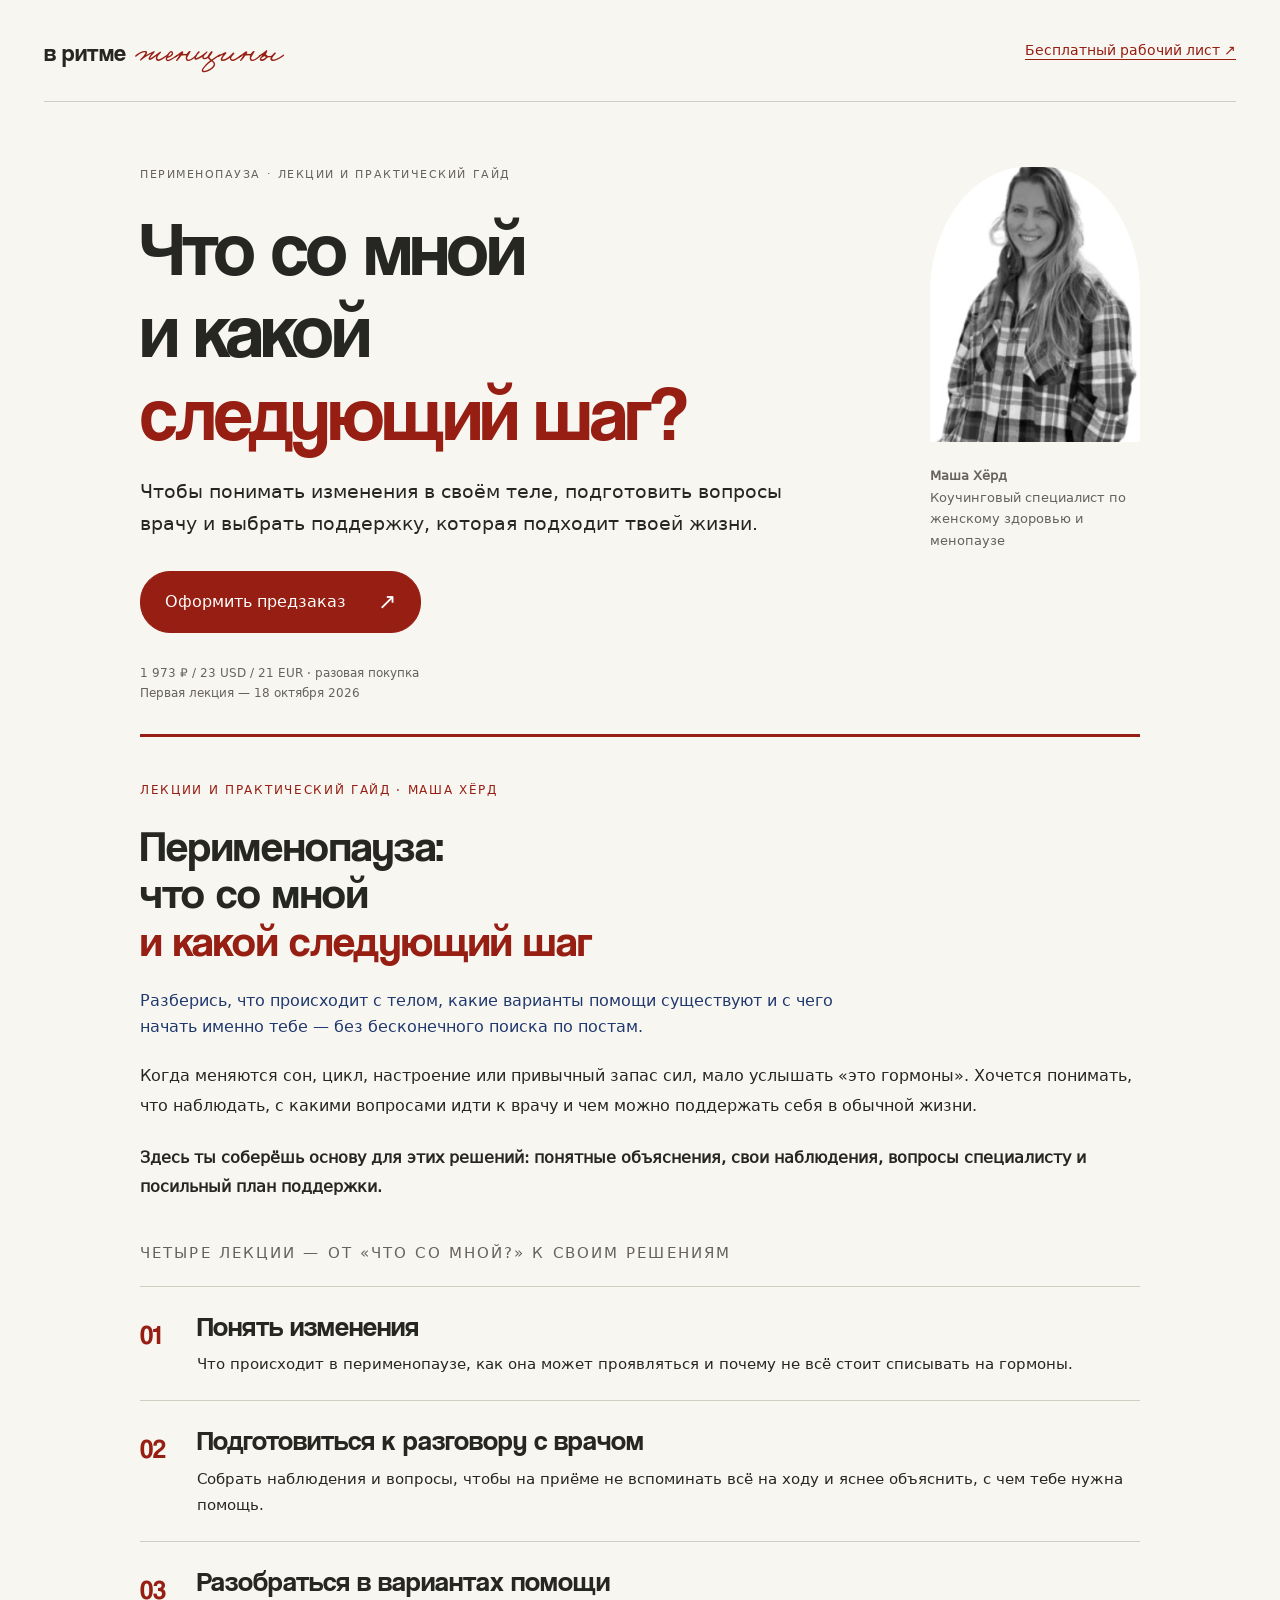
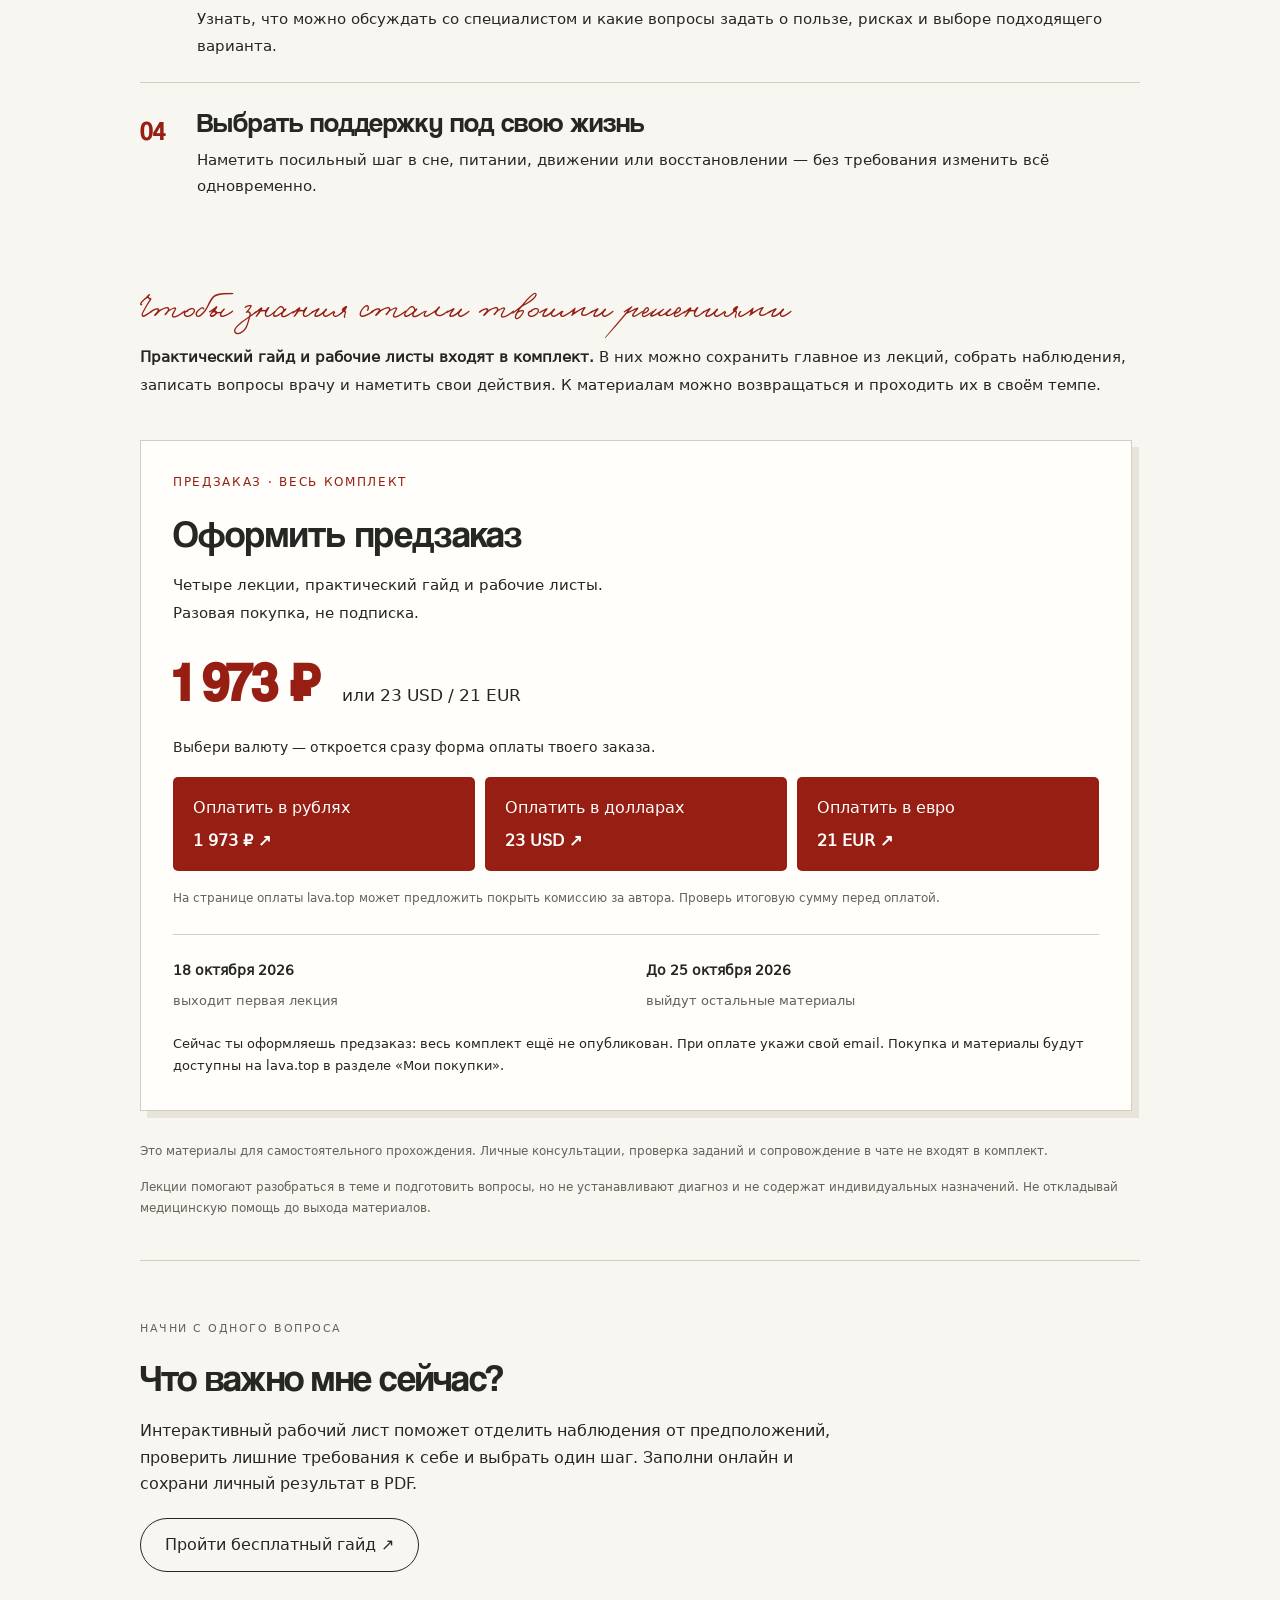
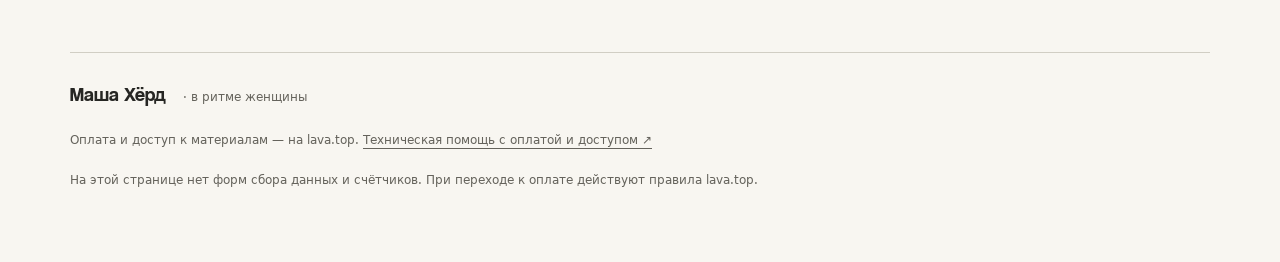
==== index.html @ 6a7a7859 "Publish standalone perimenopause site and interactive guide" ====
<!doctype html><html lang="ru"><head><meta charset="utf-8"><meta name="viewport" content="width=device-width,initial-scale=1"><meta name="referrer" content="no-referrer"><meta name="description" content="Перименопауза: что со мной и какой следующий шаг. Четыре лекции, практический гайд и рабочие листы Маши Хёрд. Предзаказ: 1 973 ₽ / 23 USD / 21 EUR."><title>Перименопауза: что со мной и какой следующий шаг · Маша Хёрд</title><link rel="canonical" href="https://architripture.github.io/perimenopause/"><link rel="icon" href="data:,"><link rel="stylesheet" href="guide/style.css"><link rel="stylesheet" href="guide/offer.css"></head><body><header class="masthead"><a class="wordmark" href="./">в ритме <span>женщины</span></a><a class="course-nav" href="guide/">Бесплатный рабочий лист ↗</a></header><main class="sales-main"><section class="sales-hero"><div><p class="eyebrow">Перименопауза · лекции и практический гайд</p><h1>Что со мной<br>и какой<br><em>следующий шаг?</em></h1><p class="intro">Чтобы понимать изменения в своём теле, подготовить вопросы врачу и выбрать поддержку, которая подходит твоей жизни.</p><a class="primary" href="#payment">Оформить предзаказ <span>↗</span></a><p class="micro">1 973 ₽ / 23 USD / 21 EUR · разовая покупка<br>Первая лекция — 18 октября 2026</p></div><aside><img src="guide/assets/masha.jpg" alt="Маша Хёрд" width="210" height="275"><p class="author-credit"><strong>Маша Хёрд</strong><br>Коучинговый специалист по женскому здоровью и менопаузе</p></aside></section><section class="offer" id="course"><div class="offer-intro"><p class="eyebrow">Лекции и практический гайд · Маша Хёрд</p><h3>Перименопауза:<br>что со мной<br><em>и какой следующий шаг</em></h3><p class="offer-lead">Разберись, что происходит с телом, какие варианты помощи существуют и с чего начать именно тебе — без бесконечного поиска по постам.</p><p>Когда меняются сон, цикл, настроение или привычный запас сил, мало услышать «это гормоны». Хочется понимать, что наблюдать, с какими вопросами идти к врачу и чем можно поддержать себя в обычной жизни.</p><p class="offer-promise">Здесь ты соберёшь основу для этих решений: понятные объяснения, свои наблюдения, вопросы специалисту и посильный план поддержки.</p></div><div class="course-path"><p class="smallcaps">Четыре лекции — от «что со мной?» к своим решениям</p><ol><li><span class="path-number">01</span><div><h4>Понять изменения</h4><p>Что происходит в перименопаузе, как она может проявляться и почему не всё стоит списывать на гормоны.</p></div></li><li><span class="path-number">02</span><div><h4>Подготовиться к разговору с врачом</h4><p>Собрать наблюдения и вопросы, чтобы на приёме не вспоминать всё на ходу и яснее объяснить, с чем тебе нужна помощь.</p></div></li><li><span class="path-number">03</span><div><h4>Разобраться в вариантах помощи</h4><p>Узнать, что можно обсуждать со специалистом и какие вопросы задать о пользе, рисках и выборе подходящего варианта.</p></div></li><li><span class="path-number">04</span><div><h4>Выбрать поддержку под свою жизнь</h4><p>Наметить посильный шаг в сне, питании, движении или восстановлении — без требования изменить всё одновременно.</p></div></li></ol></div><div class="guide-value"><p class="handwriting">Чтобы знания стали твоими решениями</p><p><strong>Практический гайд и рабочие листы входят в комплект.</strong> В них можно сохранить главное из лекций, собрать наблюдения, записать вопросы врачу и наметить свои действия. К материалам можно возвращаться и проходить их в своём темпе.</p></div><div class="purchase" id="payment"><div class="purchase-heading"><p class="eyebrow">Предзаказ · весь комплект</p><h4>Оформить предзаказ</h4><p>Четыре лекции, практический гайд и рабочие листы.<br>Разовая покупка, не подписка.</p></div><p class="price-line"><strong>1 973 ₽</strong><span>или 23 USD / 21 EUR</span></p><p class="payment-instruction">Выбери валюту — откроется сразу форма оплаты твоего заказа.</p><div class="payment-buttons"><a class="pay-button" data-currency="RUB" href="https://app.lava.top/products/8290bbf7-894e-4805-be69-6d228749c242/472b39af-ca60-4318-80c0-99af1f4651cc?currency=RUB" target="_blank" rel="noopener noreferrer"><span>Оплатить в рублях</span><strong>1 973 ₽ ↗</strong></a><a class="pay-button" data-currency="USD" href="https://app.lava.top/products/8290bbf7-894e-4805-be69-6d228749c242/472b39af-ca60-4318-80c0-99af1f4651cc?currency=USD" target="_blank" rel="noopener noreferrer"><span>Оплатить в долларах</span><strong>23 USD ↗</strong></a><a class="pay-button" data-currency="EUR" href="https://app.lava.top/products/8290bbf7-894e-4805-be69-6d228749c242/472b39af-ca60-4318-80c0-99af1f4651cc?currency=EUR" target="_blank" rel="noopener noreferrer"><span>Оплатить в евро</span><strong>21 EUR ↗</strong></a></div><p class="fee-note">На странице оплаты lava.top может предложить покрыть комиссию за автора. Проверь итоговую сумму перед оплатой.</p><div class="release"><p><strong>18 октября 2026</strong><span>выходит первая лекция</span></p><p><strong>До 25 октября 2026</strong><span>выйдут остальные материалы</span></p></div><p class="delivery">Сейчас ты оформляешь предзаказ: весь комплект ещё не опубликован. При оплате укажи свой email. Покупка и материалы будут доступны на lava.top в разделе «Мои покупки».</p></div><div class="offer-scope"><p>Это материалы для самостоятельного прохождения. Личные консультации, проверка заданий и сопровождение в чате не входят в комплект.</p><p>Лекции помогают разобраться в теме и подготовить вопросы, но не устанавливают диагноз и не содержат индивидуальных назначений. Не откладывай медицинскую помощь до выхода материалов.</p></div></section><section class="free-guide"><p class="eyebrow">Начни с одного вопроса</p><h2>Что важно мне сейчас?</h2><p>Интерактивный рабочий лист поможет отделить наблюдения от предположений, проверить лишние требования к себе и выбрать один шаг. Заполни онлайн и сохрани личный результат в PDF.</p><a class="secondary" href="guide/">Пройти бесплатный гайд ↗</a></section></main><footer><div class="footer-name">Маша Хёрд <span>· в ритме женщины</span></div><p>Оплата и доступ к материалам — на lava.top. <a href="https://app.lava.top/help" target="_blank" rel="noopener noreferrer">Техническая помощь с оплатой и доступом ↗</a></p><p class="fine">На этой странице нет форм сбора данных и счётчиков. При переходе к оплате действуют правила lava.top.</p></footer></body></html>
---- guide/style.css ----
@font-face{font-family:Cool;src:url('assets/Coolvetica.ttf') format('truetype');font-display:swap}@font-face{font-family:Gogol;src:url('assets/Gogol.ttf') format('truetype');font-display:swap}@font-face{font-family:Text;src:url('assets/Text.ttf') format('truetype');font-display:swap}
:root{--paper:#f8f6f1;--white:#fffefa;--ink:#262623;--muted:#65635c;--brick:#961e12;--navy:#1f386e;--line:#d1cec4;--yellow:#ece464;--wash:#edeee7}
*{box-sizing:border-box}body{margin:0;background:var(--paper);color:var(--ink);font:16px/1.65 Text,'Trebuchet MS',sans-serif}button,input,textarea{font:inherit}button,a,input,summary{touch-action:manipulation}button,a{-webkit-tap-highlight-color:transparent}button{cursor:pointer}a{color:inherit;text-underline-offset:4px}button:focus-visible,a:focus-visible,input:focus-visible,textarea:focus-visible,summary:focus-visible{outline:3px solid var(--navy);outline-offset:4px}h1,h2,h3,p{margin:0}h1,h2,h3{font-family:Cool,'Trebuchet MS',sans-serif;font-weight:400;text-wrap:pretty;line-height:1.08}h1{font-size:clamp(66px,7.5vw,110px);letter-spacing:-.025em}h2{font-size:clamp(46px,5vw,72px);letter-spacing:-.02em}h3{font-size:29px}em{font-style:normal;color:var(--brick)}p+p{margin-top:14px}fieldset{border:0;padding:0;margin:0}button{border:0}input,textarea{color:var(--ink);max-width:100%}input[type=radio],input[type=checkbox]{accent-color:var(--navy);width:20px;height:20px;flex:0 0 20px;cursor:pointer;margin:5px 0 0}textarea,input:not([type]){width:100%}textarea{resize:vertical;min-height:95px;line-height:1.6}input[type=text],input:not([type]),textarea{background:var(--white);border:1px solid #b5b2a8;border-radius:5px;padding:13px 15px;font-size:16px;transition:border-color .15s}input::placeholder,textarea::placeholder{color:#777469;opacity:1}input:focus,textarea:focus{border-color:var(--navy)}[hidden]{display:none!important}.sr-only{position:absolute;width:1px;height:1px;padding:0;margin:-1px;overflow:hidden;clip:rect(0,0,0,0);white-space:nowrap;border:0}.skip{position:absolute;top:-80px;padding:12px;background:white}.skip:focus{top:0;z-index:99}
.masthead{width:min(1220px,calc(100% - 88px));margin:auto;display:flex;justify-content:space-between;align-items:center;min-height:102px;border-bottom:1px solid var(--line);gap:18px}.wordmark{font-family:Cool,sans-serif;text-decoration:none;font-size:24px;white-space:nowrap}.wordmark span{font-family:Gogol,cursive;font-size:36px;color:var(--brick);margin-left:4px}.author-label{font-size:12px;color:var(--muted)}.author-label i{margin:0 12px}main{width:min(1140px,calc(100% - 88px));margin:auto;outline:0}.welcome{display:grid;grid-template-columns:minmax(0,1.25fr) minmax(0,.75fr);column-gap:100px;align-items:start;padding:64px 0 30px}.eyebrow,.smallcaps{font-size:11px;letter-spacing:.14em;text-transform:uppercase;color:var(--muted);line-height:1.5}.eyebrow{margin-bottom:22px}.welcome .eyebrow{color:var(--navy)}.handwriting{font-family:Gogol,cursive;color:var(--brick);font-size:39px;line-height:1.25}.welcome .handwriting{margin:21px 0}.intro{font-size:18px;max-width:510px;margin:22px 0 27px}.primary,.secondary{min-height:54px;display:inline-flex;justify-content:center;align-items:center;gap:32px;padding:14px 24px;border-radius:30px;font-size:16px;text-decoration:none;line-height:1.45;transition:background .15s}.primary{background:var(--brick);color:#fff;border:1px solid var(--brick)}.primary:hover{background:#75180f}.primary span{font-size:22px}.secondary{background:transparent;color:var(--ink);border:1px solid var(--ink)}.secondary:hover{background:#eeece5}.primary:disabled{opacity:.7;cursor:wait}.micro{font-size:12px;color:var(--muted);margin-top:16px!important;line-height:1.7}.welcome-aside{padding-top:6px}.portrait-wrap{position:relative;margin:0 0 25px}.portrait-wrap img{display:block;width:100%;height:385px;object-fit:cover;object-position:50% 24%;filter:grayscale(1);border-radius:44% 44% 3px 3px}.photo-note{position:absolute;right:-15px;bottom:-18px;transform:rotate(-6deg);background:var(--yellow);padding:16px 24px;font-family:Gogol,cursive;font-size:29px;line-height:1.1;color:#343323}.byline{display:flex;gap:22px;justify-content:space-between;align-items:start;padding-top:14px}.byline strong{font-family:Cool,sans-serif;font-size:25px;font-weight:400}.byline span{font-size:11px;line-height:1.6;color:var(--muted)}.author-note{font-size:13px;line-height:1.8;color:var(--muted);padding-top:18px;margin-top:15px!important;border-top:1px solid var(--line)}.intro-boundary{grid-column:1/-1;border-top:1px solid var(--line);padding:22px 0 0;margin-top:55px;display:grid;grid-template-columns:110px 1fr;gap:24px;font-size:12px;color:var(--muted)}#resume-notice{margin-top:24px;border-top:1px solid var(--line);padding-top:18px;font-size:13px}
.progress-head{display:flex;align-items:center;justify-content:space-between;margin:25px 0 9px;gap:8px}.text-button{background:transparent;color:var(--navy);text-decoration:underline;text-underline-offset:4px;padding:10px 0;min-height:44px;line-height:1.4;font-size:14px;text-align:left}.subtle{color:var(--muted);font-size:12px}.progress-head p{font-size:12px;color:var(--muted);white-space:nowrap}.progress-track{height:2px;background:var(--line);margin-bottom:44px}.progress-track div{height:100%;background:var(--brick);width:0;transition:width .2s}.work-layout{display:grid;grid-template-columns:minmax(0,740px) minmax(240px,1fr);gap:74px;align-items:start}.page{padding-bottom:30px;animation:appear .2s ease-out}.page h2:focus{outline:0}.dek{font-size:17px;line-height:1.7;color:#53534d;margin:21px 0 28px;max-width:630px}.choices{display:grid;gap:12px;margin:26px 0}.choice{display:flex;gap:16px;align-items:flex-start;position:relative;padding:20px;background:var(--white);border:1px solid var(--line);border-radius:7px;cursor:pointer;min-height:74px}.choice strong{display:block;font-size:16px;font-weight:600}.choice small{display:block;font-size:13px;line-height:1.65;margin-top:6px;color:var(--muted)}.choice:has(input:checked){border-color:var(--navy);background:#edf0f6}.choice-mark{margin-left:auto;color:var(--navy)}.reading-note{background:var(--wash);padding:24px;margin:24px 0 28px;border-radius:3px;font-size:14px;line-height:1.8}.reading-note h3{font-size:27px;margin-bottom:13px}.reading-note p+p{margin-top:10px}.reading-note ol{padding-left:20px}.reading-note li{margin:8px 0}.fine{font-size:12px;color:var(--muted);line-height:1.8;margin:20px 0}.fine a{color:var(--navy)}.skip-step{display:block;margin:10px 0}.topic-options{display:flex;flex-wrap:wrap;gap:9px;margin:25px 0}.topic-options label{display:flex;align-items:center;gap:8px;border:1px solid var(--line);border-radius:25px;background:var(--white);padding:11px 16px;cursor:pointer;font-size:13px;min-height:46px}.topic-options input{width:16px;height:16px;flex-basis:16px;margin:0}.topic-options label:has(input:checked){background:var(--navy);color:white;border-color:var(--navy)}.topic-options label:has(input:checked) input{accent-color:white}.lesson{padding:25px 0;border-top:1px solid var(--ink);border-bottom:1px solid var(--line);margin:30px 0;font-size:15px;line-height:1.85}.lesson .smallcaps{color:var(--navy);margin-bottom:13px}.lesson h3{margin-bottom:17px}.lesson-action{font-weight:600;margin-top:18px!important}.field{display:block;font-size:14px;font-weight:600;line-height:1.5;margin:23px 0}.field input,.field textarea{display:block;font-weight:400;margin-top:10px}.field small{display:block;font-weight:400;font-size:11px;color:var(--muted);margin-top:9px}.field-pair{display:grid;grid-template-columns:1fr 1fr;gap:20px}.field-pair .field{margin-top:14px}.pressure-item{border-top:1px solid var(--line);padding:18px 0}.pressure-item:last-child{border-bottom:1px solid var(--line)}.pressure-item label{display:flex;gap:14px;align-items:flex-start;cursor:pointer;font-size:16px;min-height:44px}.pressure-item label span{padding:3px 0}.pressure-item details{margin-left:34px}.pressure-item summary{font-size:12px;color:var(--navy);min-height:44px;padding:12px 0;cursor:pointer}.pressure-item details p{font-size:13px;line-height:1.85;color:var(--muted);padding-bottom:10px}.live-sheet{position:sticky;top:30px;background:var(--white);border:1px solid var(--line);padding:26px 22px;box-shadow:6px 6px 0 #eae7de}.live-sheet .handwriting{font-size:29px;margin:13px 0 24px}.live-block{border-top:1px solid var(--line);padding:15px 0;font-size:12px;line-height:1.8;overflow-wrap:anywhere}.live-block strong{display:block;color:var(--muted);font-size:10px;font-weight:400;text-transform:uppercase;letter-spacing:.08em;margin-bottom:8px}.live-empty{font-size:12px;color:var(--muted);line-height:1.9}.live-sheet .fine{margin-bottom:0;font-size:10px}.privacy-controls{border-top:1px solid var(--line);padding:24px 0 10px;margin-top:20px}.remember{display:flex;align-items:flex-start;gap:12px;cursor:pointer;font-size:13px;min-height:44px}.privacy-controls .fine{margin:0 0 20px 32px;font-size:11px}.result-hand{margin:15px 0}.result-paper{position:relative;background:var(--white);border:1px solid var(--line);padding:34px;box-shadow:7px 7px 0 #eae7de;margin:30px 0}.result-paper h3{font-size:31px;color:var(--navy);margin:8px 0 26px}.result-line{padding:18px 0;border-top:1px solid var(--line);break-inside:avoid}.result-line h4{font-size:11px;letter-spacing:.09em;text-transform:uppercase;color:var(--muted);font-weight:400;margin:0 0 10px}.result-line p{font-size:16px;overflow-wrap:anywhere;white-space:pre-wrap}.result-line small{display:block;color:var(--muted);font-size:12px;line-height:1.8;margin-top:8px}.result-actions{display:flex;gap:12px;flex-wrap:wrap;margin-top:34px}.aftercare{margin:35px 0;padding:30px 0;border-top:1px solid var(--line);font-size:14px}.aftercare h3{margin:14px 0 18px}.aftercare details{margin-top:24px}.aftercare summary{min-height:44px;padding:10px 0;cursor:pointer;font-size:13px;color:var(--navy)}.aftercare details p{font-size:13px;line-height:1.85;margin-top:12px}.offer{padding:30px;background:#edeee7;border-radius:4px;font-size:14px;line-height:1.85;margin:10px 0 25px}.offer h3{font-size:32px;margin-bottom:20px}.offer .secondary{margin-top:24px;font-size:14px;gap:15px}.offer .eyebrow{font-size:10px}.offer p strong{font-weight:600}footer{width:min(1140px,calc(100% - 88px));margin:35px auto 0;padding:25px 0 50px;border-top:1px solid var(--line);font-size:12px;color:var(--muted)}.footer-name{font-family:Cool,sans-serif;font-size:20px;color:var(--ink);margin-bottom:20px}.footer-name span{font:12px Text,sans-serif;color:var(--muted);margin-left:12px}footer details{max-width:750px;margin:0}footer summary{cursor:pointer;min-height:44px;padding:12px 0;color:var(--navy)}footer details p,footer li{font-size:12px;line-height:1.9}footer details p:last-child{margin-bottom:15px}footer ol{padding-left:20px}footer a{overflow-wrap:anywhere}@keyframes appear{from{opacity:.3;transform:translateY(5px)}to{opacity:1;transform:none}}@media(prefers-reduced-motion:reduce){*{animation:none!important;transition:none!important}}
@media(max-width:1000px){.welcome{gap:45px}.work-layout{gap:35px;grid-template-columns:minmax(0,1fr) 230px}.photo-note{right:-9px}.portrait-wrap img{height:350px}.byline{display:block}.byline span{display:block;margin-top:5px}.author-label{max-width:200px;text-align:right}}
@media(max-width:760px){.masthead,main,footer{width:calc(100% - 40px)}.masthead{min-height:84px}.wordmark{font-size:21px}.wordmark span{font-size:30px}.author-label{font-size:10px;max-width:100px;line-height:1.5}.author-label i{display:none}.welcome{grid-template-columns:1fr;padding-top:35px;gap:35px}.welcome h1{font-size:72px}.welcome .handwriting{font-size:33px}.welcome .intro{font-size:16px}.welcome .eyebrow{font-size:9px;letter-spacing:.1em}.welcome-aside{display:grid;grid-template-columns:110px 1fr;column-gap:20px;align-items:center;padding-top:0}.portrait-wrap{grid-row:1/3;margin:0}.portrait-wrap img{height:155px;border-radius:48% 48% 3px 3px}.photo-note{display:none}.byline{padding-top:0}.byline strong{font-size:24px}.byline span{font-size:10px}.author-note{font-size:11px;line-height:1.6;margin-top:10px!important;padding-top:10px}.intro-boundary{margin-top:0;display:block;font-size:11px}.intro-boundary p{margin-top:10px}.work-layout{grid-template-columns:1fr;gap:15px}.live-sheet{display:none}.progress-track{margin-bottom:30px}.progress-head{margin-top:14px}.progress-head p{font-size:10px}.progress-head .text-button{font-size:11px}.page h2{font-size:47px}.eyebrow{font-size:10px;margin-bottom:18px}.dek{font-size:15px;margin:17px 0 24px}.choice{padding:16px 13px;gap:12px}.choice strong{font-size:15px}.choice small{font-size:12px}.reading-note{padding:20px;font-size:13px}.reading-note h3{font-size:26px}.topic-options{gap:8px}.topic-options label{font-size:11px;padding:10px 12px;gap:6px}.lesson{font-size:14px}.lesson h3{font-size:27px}.field-pair{grid-template-columns:1fr;gap:0}.field{font-size:13px;margin:23px 0}.field-pair .field{margin:12px 0}.field small{font-size:11px}.primary,.secondary{padding:14px 21px;font-size:15px}.page>.primary{width:100%;margin-top:12px}.skip-step{margin:8px auto;text-align:center}.pressure-item label{font-size:15px}.result-paper{padding:25px 20px;margin-right:6px}.result-paper h3{font-size:27px}.result-line p{font-size:14px}.result-actions{display:grid;grid-template-columns:1fr}.offer{padding:23px 20px}.offer h3{font-size:29px}.offer .secondary{width:100%}.privacy-controls{padding-top:20px}.remember{font-size:12px}.footer-name{font-size:20px}.footer-name span{display:block;margin:3px 0}footer{margin-top:10px}.fine{font-size:11px}.result-hand{font-size:33px}}
@media(max-width:360px){.masthead,main,footer{width:calc(100% - 32px)}.wordmark{font-size:18px}.wordmark span{font-size:27px}.author-label{max-width:85px;font-size:9px}.welcome h1{font-size:61px}.welcome .handwriting{font-size:29px}.page h2{font-size:43px}.topic-options label{font-size:10px;padding:10px}.choice small{font-size:11px}.choice-mark{display:none}}
.source-ref{font-size:.78em;vertical-align:super;margin-left:.2em}.live-sheet .fine{font-size:11px}.live-block strong{font-size:11px}@media(max-width:760px){.intro-boundary{font-size:12px}.fine,.field small{font-size:12px}.byline span{font-size:11px}}
@media print{@page{size:A4;margin:18mm}body{background:#fff;color:#222;font-size:12pt}.masthead,.welcome,.progress-head,.progress-track,.live-sheet,.privacy-controls,footer,.eyebrow,.dek,.result-hand,.result-actions,.aftercare,.offer,#export-status,#pdf-fallback,.skip{display:none!important}main,.work-layout{display:block;width:100%;margin:0}.page[data-step="5"]{display:block!important}.page:not([data-step="5"]){display:none!important}.page h2{font-size:30pt;margin:0 0 20px}.result-paper{box-shadow:none;border:0;padding:0;margin:0}.result-line{break-inside:avoid}.result-line p{font-size:12pt}.result-line h4{font-size:10pt}.result-line small{font-size:10pt}.result-paper h3{font-size:22pt}}
---- guide/offer.css ----
.offer{background:transparent!important;border-top:3px solid var(--brick);padding:44px 0 0!important;margin-top:48px!important;border-radius:0!important}.offer .eyebrow{color:var(--brick);font-size:12px}.offer .offer-intro h3{font-size:clamp(39px,4.4vw,62px);line-height:1.08;max-width:850px;margin:0 0 25px}.offer .offer-lead{font-size:21px;line-height:1.6;max-width:750px;color:var(--navy)}.offer-intro>p:not(.eyebrow){margin-top:22px;font-size:16px}.offer-intro>.offer-lead{font-size:21px}.offer-promise{font-weight:bold}.course-path{margin:38px 0}.course-path ol{list-style:none;padding:0;margin:20px 0 0}.course-path li{display:flex;gap:22px;padding:23px 0;border-top:1px solid var(--line)}.path-number{font-family:Cool,sans-serif;color:var(--brick);font-size:27px;flex:0 0 35px}.course-path h4{font-family:Cool,sans-serif;font-weight:400;font-size:28px;line-height:1.15;margin:0 0 9px}.course-path p{font-size:15px;line-height:1.75}.guide-value{padding:25px 0 35px}.guide-value .handwriting{font-size:34px;margin-bottom:16px}.guide-value p{font-size:15px}.purchase{background:var(--white);border:1px solid var(--line);box-shadow:7px 7px 0 #e9e4d9;padding:32px;margin:5px 8px 30px 0}.purchase-heading h4{font:400 38px/1.1 Cool,sans-serif;margin:0 0 18px}.purchase-heading p{font-size:15px}.price-line{display:flex;flex-wrap:wrap;align-items:baseline;gap:12px 23px;margin:24px 0!important}.price-line strong{font:400 54px/1.1 Cool,sans-serif;color:var(--brick);white-space:nowrap}.price-line span{font-size:17px}.payment-instruction{font-size:14px;margin-bottom:16px}.payment-buttons{display:grid;grid-template-columns:1fr;gap:10px}.pay-button{background:var(--brick);color:white;display:flex;justify-content:space-between;align-items:center;gap:15px;padding:16px 20px;min-height:59px;text-decoration:none;border-radius:5px;font-size:16px}.pay-button:hover{background:#75180f}.pay-button strong{white-space:nowrap}.fee-note{font-size:12px;line-height:1.7;color:var(--muted);margin:17px 0!important}.release{display:grid;grid-template-columns:1fr 1fr;gap:20px;border-top:1px solid var(--line);padding-top:23px;margin:25px 0 20px}.release p{margin:0!important;font-size:14px}.release strong,.release span{display:block}.release span{font-size:13px;color:var(--muted);margin-top:5px}.delivery{font-size:13px;line-height:1.75}.offer-scope{font-size:12px;line-height:1.8;color:var(--muted);margin-top:25px}.guide-course-link{display:block;margin-top:17px;color:var(--brick);font-size:14px}.sales-main{max-width:1000px}.sales-hero{padding:65px 0 30px;display:grid;grid-template-columns:minmax(0,1fr) 210px;gap:50px;align-items:start}.sales-hero h1{font-size:clamp(53px,6vw,80px)}.sales-hero .intro{max-width:650px;font-size:19px}.sales-hero img{width:210px;height:275px;object-fit:cover;object-position:50% 25%;filter:grayscale(1);border-radius:46% 46% 3px 3px}.sales-hero .primary{margin:5px 0 14px}.sales-hero .author-credit{font-size:13px;color:var(--muted);margin-top:15px}.sales-main .offer{margin-top:0!important}.sales-main .offer-intro h3{font-size:44px}.sales-main .payment-buttons{grid-template-columns:repeat(3,1fr)}.sales-main .pay-button{flex-direction:column;gap:3px;align-items:flex-start}.free-guide{padding:40px 0;border-top:1px solid var(--line);margin:40px 0}.free-guide h2{font-size:38px}.free-guide p{max-width:720px;margin:20px 0}.course-nav{font-size:14px;color:var(--brick)}@media(max-width:760px){.offer .offer-intro h3{font-size:39px}.offer-intro>.offer-lead{font-size:18px}.purchase{padding:23px 18px}.purchase-heading h4{font-size:32px}.price-line strong{font-size:48px}.price-line span{font-size:15px}.course-path li{gap:12px}.course-path h4{font-size:25px}.course-path p{font-size:14px}.pay-button{padding:16px 13px;font-size:14px}.release{grid-template-columns:1fr;gap:15px}.sales-hero{grid-template-columns:1fr;padding-top:35px;gap:18px}.sales-hero aside{display:flex;gap:20px;align-items:center}.sales-hero img{width:90px;height:110px}.sales-hero .intro{font-size:16px}.sales-main .offer-intro h3{font-size:35px}.sales-main .payment-buttons{grid-template-columns:1fr}.sales-main .pay-button{flex-direction:row;align-items:center}.course-nav{font-size:12px;text-align:right}.free-guide h2{font-size:33px}}@media print{.guide-course-link{display:none!important}}
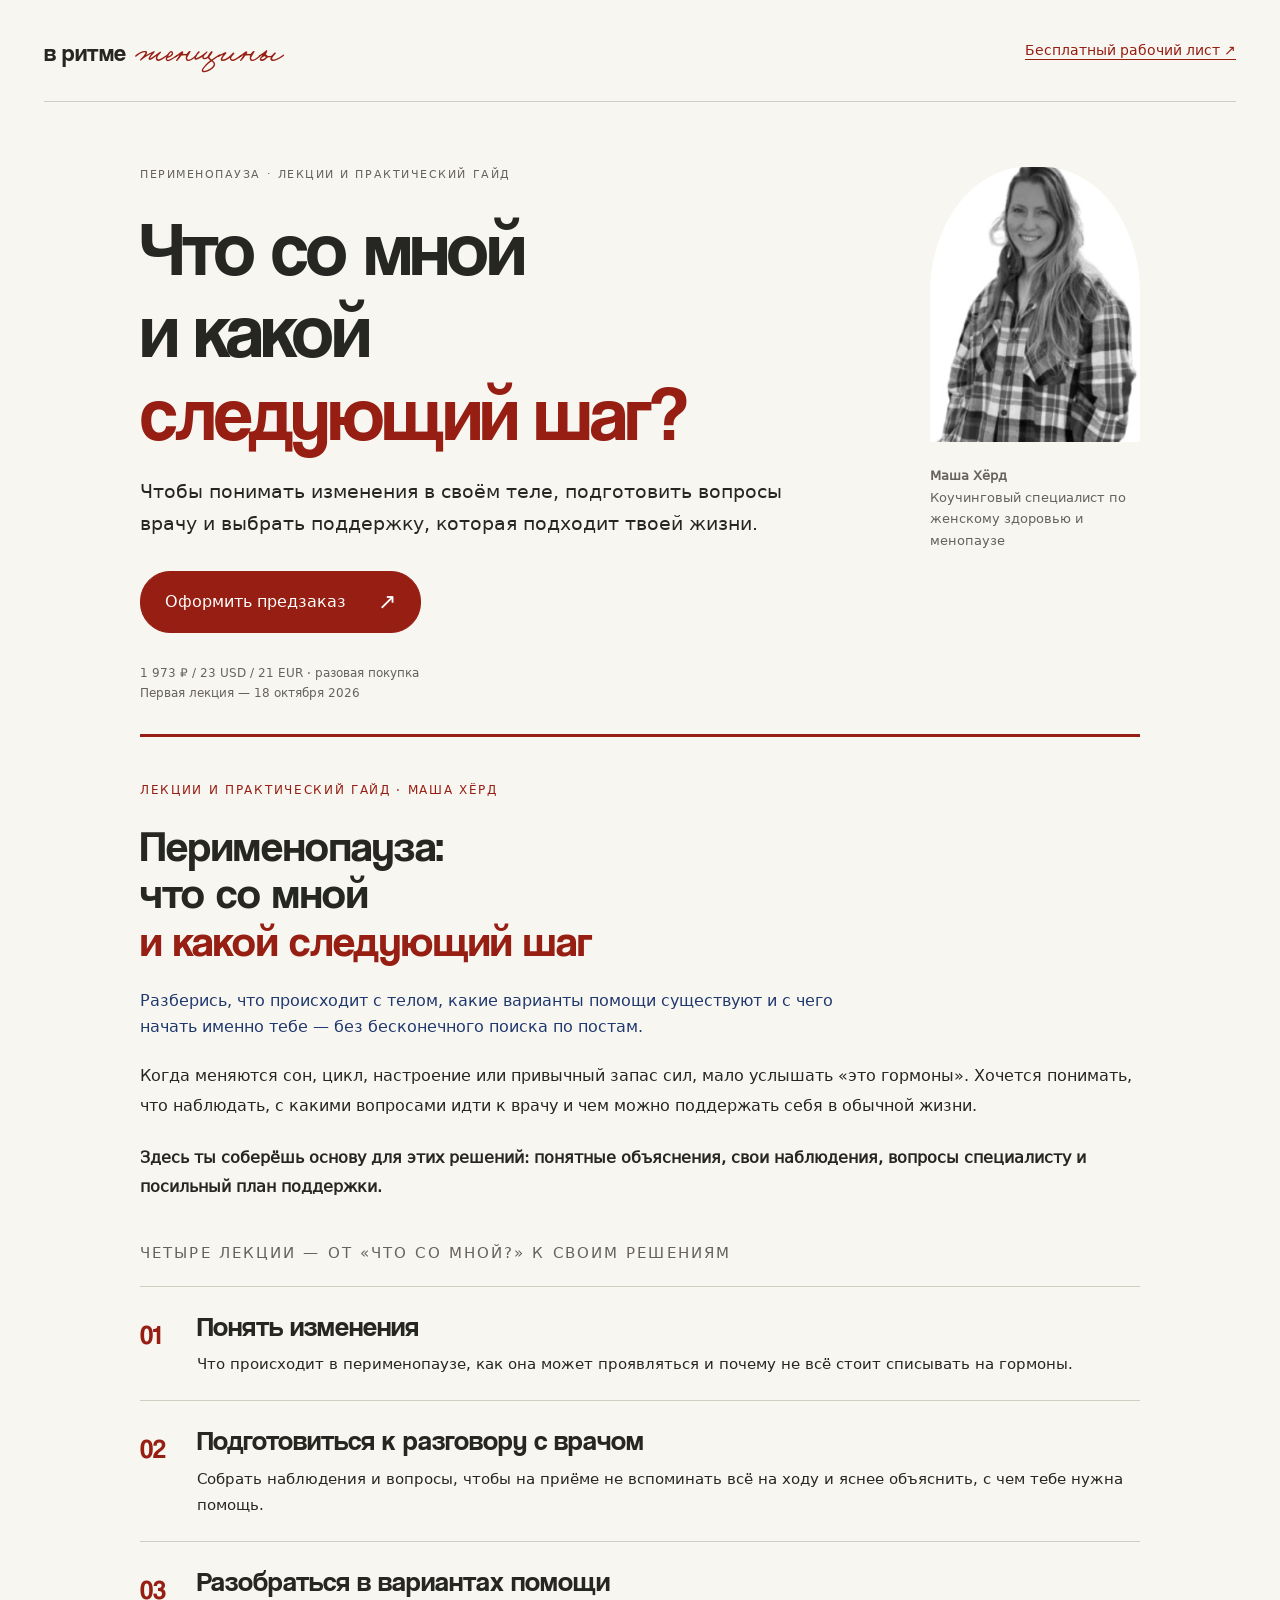
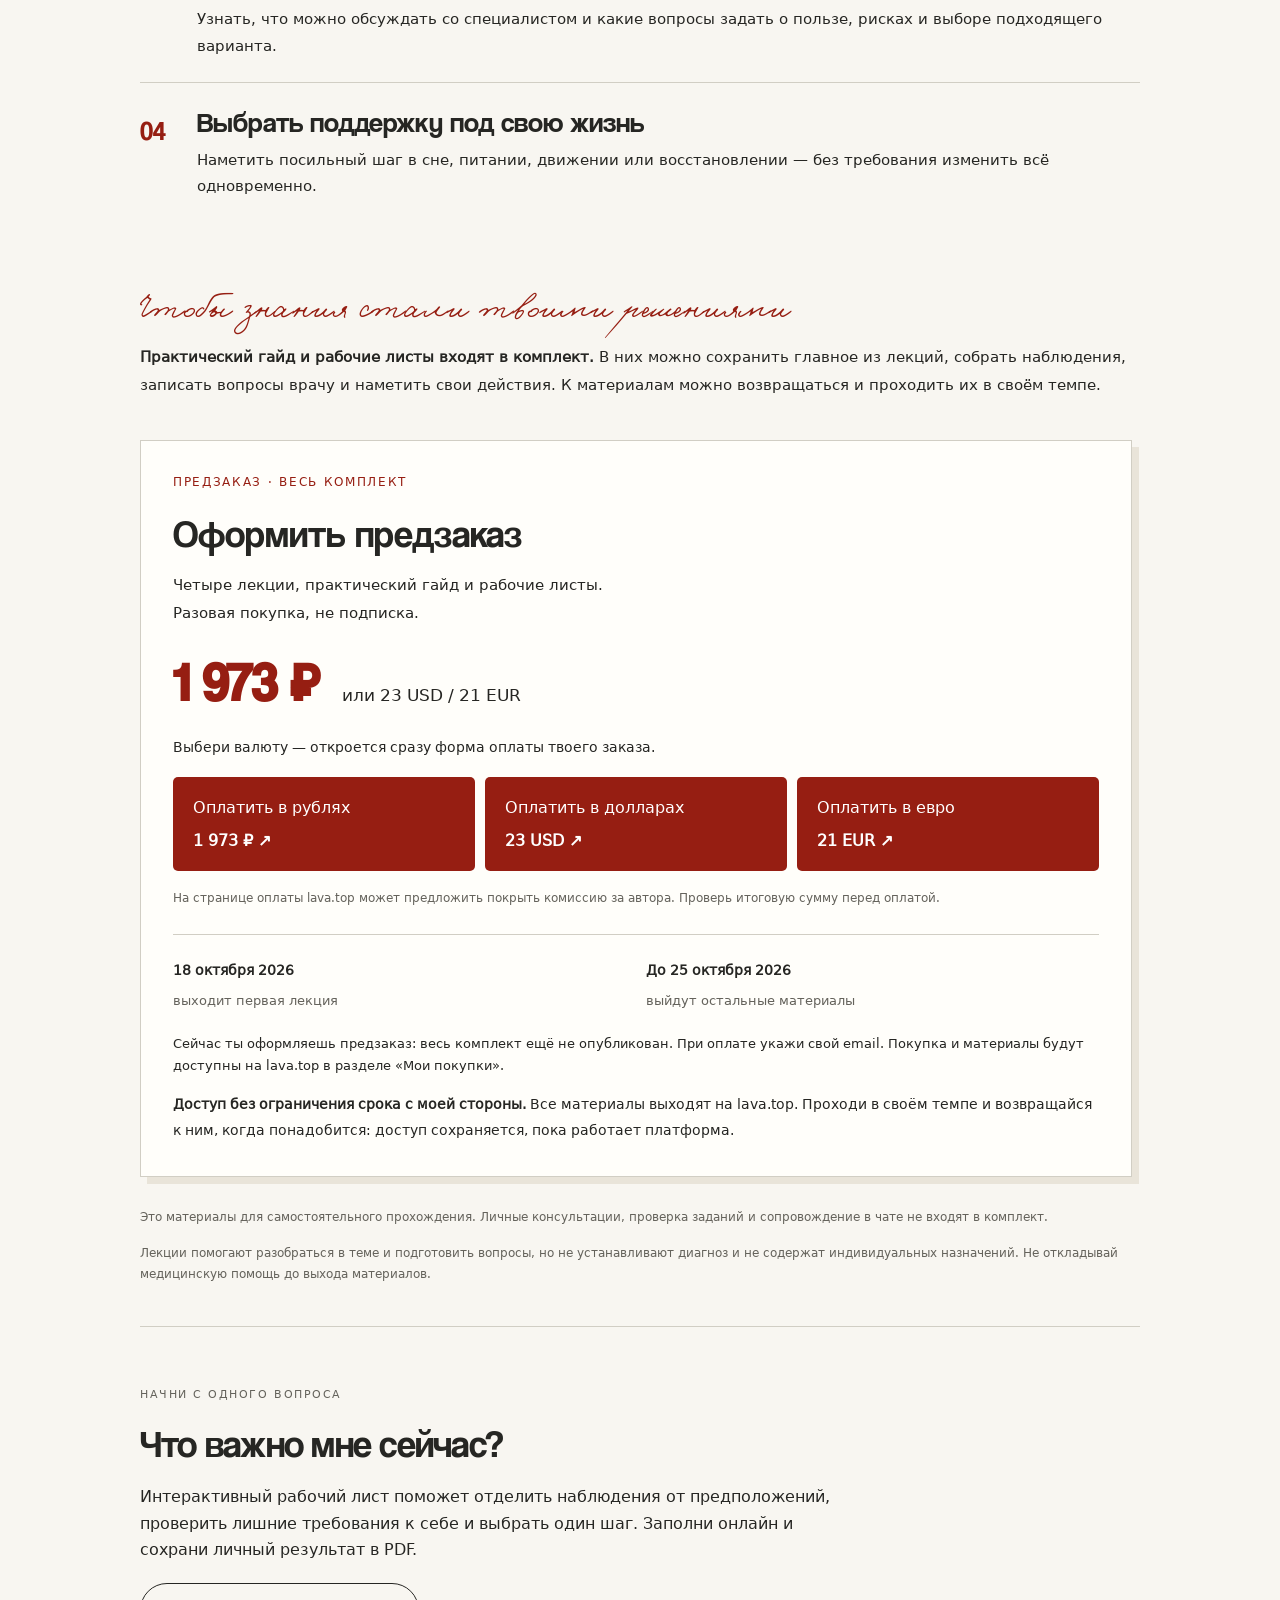
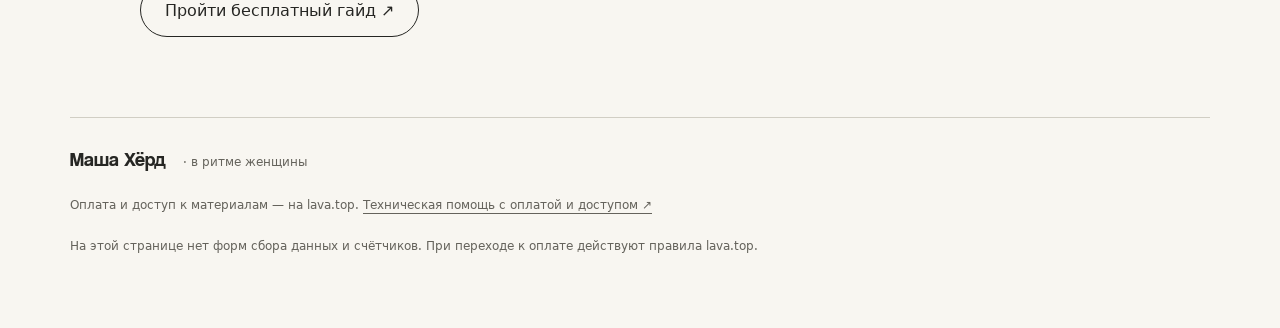
==== commit 159f8f2b: "Update lava.top material access terms" ====
--- a/index.html
+++ b/index.html
@@ -1 +1 @@
-<!doctype html><html lang="ru"><head><meta charset="utf-8"><meta name="viewport" content="width=device-width,initial-scale=1"><meta name="referrer" content="no-referrer"><meta name="description" content="Перименопауза: что со мной и какой следующий шаг. Четыре лекции, практический гайд и рабочие листы Маши Хёрд. Предзаказ: 1 973 ₽ / 23 USD / 21 EUR."><title>Перименопауза: что со мной и какой следующий шаг · Маша Хёрд</title><link rel="canonical" href="https://architripture.github.io/perimenopause/"><link rel="icon" href="data:,"><link rel="stylesheet" href="guide/style.css"><link rel="stylesheet" href="guide/offer.css"></head><body><header class="masthead"><a class="wordmark" href="./">в ритме <span>женщины</span></a><a class="course-nav" href="guide/">Бесплатный рабочий лист ↗</a></header><main class="sales-main"><section class="sales-hero"><div><p class="eyebrow">Перименопауза · лекции и практический гайд</p><h1>Что со мной<br>и какой<br><em>следующий шаг?</em></h1><p class="intro">Чтобы понимать изменения в своём теле, подготовить вопросы врачу и выбрать поддержку, которая подходит твоей жизни.</p><a class="primary" href="#payment">Оформить предзаказ <span>↗</span></a><p class="micro">1 973 ₽ / 23 USD / 21 EUR · разовая покупка<br>Первая лекция — 18 октября 2026</p></div><aside><img src="guide/assets/masha.jpg" alt="Маша Хёрд" width="210" height="275"><p class="author-credit"><strong>Маша Хёрд</strong><br>Коучинговый специалист по женскому здоровью и менопаузе</p></aside></section><section class="offer" id="course"><div class="offer-intro"><p class="eyebrow">Лекции и практический гайд · Маша Хёрд</p><h3>Перименопауза:<br>что со мной<br><em>и какой следующий шаг</em></h3><p class="offer-lead">Разберись, что происходит с телом, какие варианты помощи существуют и с чего начать именно тебе — без бесконечного поиска по постам.</p><p>Когда меняются сон, цикл, настроение или привычный запас сил, мало услышать «это гормоны». Хочется понимать, что наблюдать, с какими вопросами идти к врачу и чем можно поддержать себя в обычной жизни.</p><p class="offer-promise">Здесь ты соберёшь основу для этих решений: понятные объяснения, свои наблюдения, вопросы специалисту и посильный план поддержки.</p></div><div class="course-path"><p class="smallcaps">Четыре лекции — от «что со мной?» к своим решениям</p><ol><li><span class="path-number">01</span><div><h4>Понять изменения</h4><p>Что происходит в перименопаузе, как она может проявляться и почему не всё стоит списывать на гормоны.</p></div></li><li><span class="path-number">02</span><div><h4>Подготовиться к разговору с врачом</h4><p>Собрать наблюдения и вопросы, чтобы на приёме не вспоминать всё на ходу и яснее объяснить, с чем тебе нужна помощь.</p></div></li><li><span class="path-number">03</span><div><h4>Разобраться в вариантах помощи</h4><p>Узнать, что можно обсуждать со специалистом и какие вопросы задать о пользе, рисках и выборе подходящего варианта.</p></div></li><li><span class="path-number">04</span><div><h4>Выбрать поддержку под свою жизнь</h4><p>Наметить посильный шаг в сне, питании, движении или восстановлении — без требования изменить всё одновременно.</p></div></li></ol></div><div class="guide-value"><p class="handwriting">Чтобы знания стали твоими решениями</p><p><strong>Практический гайд и рабочие листы входят в комплект.</strong> В них можно сохранить главное из лекций, собрать наблюдения, записать вопросы врачу и наметить свои действия. К материалам можно возвращаться и проходить их в своём темпе.</p></div><div class="purchase" id="payment"><div class="purchase-heading"><p class="eyebrow">Предзаказ · весь комплект</p><h4>Оформить предзаказ</h4><p>Четыре лекции, практический гайд и рабочие листы.<br>Разовая покупка, не подписка.</p></div><p class="price-line"><strong>1 973 ₽</strong><span>или 23 USD / 21 EUR</span></p><p class="payment-instruction">Выбери валюту — откроется сразу форма оплаты твоего заказа.</p><div class="payment-buttons"><a class="pay-button" data-currency="RUB" href="https://app.lava.top/products/8290bbf7-894e-4805-be69-6d228749c242/472b39af-ca60-4318-80c0-99af1f4651cc?currency=RUB" target="_blank" rel="noopener noreferrer"><span>Оплатить в рублях</span><strong>1 973 ₽ ↗</strong></a><a class="pay-button" data-currency="USD" href="https://app.lava.top/products/8290bbf7-894e-4805-be69-6d228749c242/472b39af-ca60-4318-80c0-99af1f4651cc?currency=USD" target="_blank" rel="noopener noreferrer"><span>Оплатить в долларах</span><strong>23 USD ↗</strong></a><a class="pay-button" data-currency="EUR" href="https://app.lava.top/products/8290bbf7-894e-4805-be69-6d228749c242/472b39af-ca60-4318-80c0-99af1f4651cc?currency=EUR" target="_blank" rel="noopener noreferrer"><span>Оплатить в евро</span><strong>21 EUR ↗</strong></a></div><p class="fee-note">На странице оплаты lava.top может предложить покрыть комиссию за автора. Проверь итоговую сумму перед оплатой.</p><div class="release"><p><strong>18 октября 2026</strong><span>выходит первая лекция</span></p><p><strong>До 25 октября 2026</strong><span>выйдут остальные материалы</span></p></div><p class="delivery">Сейчас ты оформляешь предзаказ: весь комплект ещё не опубликован. При оплате укажи свой email. Покупка и материалы будут доступны на lava.top в разделе «Мои покупки».</p></div><div class="offer-scope"><p>Это материалы для самостоятельного прохождения. Личные консультации, проверка заданий и сопровождение в чате не входят в комплект.</p><p>Лекции помогают разобраться в теме и подготовить вопросы, но не устанавливают диагноз и не содержат индивидуальных назначений. Не откладывай медицинскую помощь до выхода материалов.</p></div></section><section class="free-guide"><p class="eyebrow">Начни с одного вопроса</p><h2>Что важно мне сейчас?</h2><p>Интерактивный рабочий лист поможет отделить наблюдения от предположений, проверить лишние требования к себе и выбрать один шаг. Заполни онлайн и сохрани личный результат в PDF.</p><a class="secondary" href="guide/">Пройти бесплатный гайд ↗</a></section></main><footer><div class="footer-name">Маша Хёрд <span>· в ритме женщины</span></div><p>Оплата и доступ к материалам — на lava.top. <a href="https://app.lava.top/help" target="_blank" rel="noopener noreferrer">Техническая помощь с оплатой и доступом ↗</a></p><p class="fine">На этой странице нет форм сбора данных и счётчиков. При переходе к оплате действуют правила lava.top.</p></footer></body></html>+<!doctype html><html lang="ru"><head><meta charset="utf-8"><meta name="viewport" content="width=device-width,initial-scale=1"><meta name="referrer" content="no-referrer"><meta name="description" content="Перименопауза: что со мной и какой следующий шаг. Четыре лекции, практический гайд и рабочие листы Маши Хёрд. Предзаказ: 1 973 ₽ / 23 USD / 21 EUR."><title>Перименопауза: что со мной и какой следующий шаг · Маша Хёрд</title><link rel="canonical" href="https://architripture.github.io/perimenopause/"><link rel="icon" href="data:,"><link rel="stylesheet" href="guide/style.css"><link rel="stylesheet" href="guide/offer.css"></head><body><header class="masthead"><a class="wordmark" href="./">в ритме <span>женщины</span></a><a class="course-nav" href="guide/">Бесплатный рабочий лист ↗</a></header><main class="sales-main"><section class="sales-hero"><div><p class="eyebrow">Перименопауза · лекции и практический гайд</p><h1>Что со мной<br>и какой<br><em>следующий шаг?</em></h1><p class="intro">Чтобы понимать изменения в своём теле, подготовить вопросы врачу и выбрать поддержку, которая подходит твоей жизни.</p><a class="primary" href="#payment">Оформить предзаказ <span>↗</span></a><p class="micro">1 973 ₽ / 23 USD / 21 EUR · разовая покупка<br>Первая лекция — 18 октября 2026</p></div><aside><img src="guide/assets/masha.jpg" alt="Маша Хёрд" width="210" height="275"><p class="author-credit"><strong>Маша Хёрд</strong><br>Коучинговый специалист по женскому здоровью и менопаузе</p></aside></section><section class="offer" id="course"><div class="offer-intro"><p class="eyebrow">Лекции и практический гайд · Маша Хёрд</p><h3>Перименопауза:<br>что со мной<br><em>и какой следующий шаг</em></h3><p class="offer-lead">Разберись, что происходит с телом, какие варианты помощи существуют и с чего начать именно тебе — без бесконечного поиска по постам.</p><p>Когда меняются сон, цикл, настроение или привычный запас сил, мало услышать «это гормоны». Хочется понимать, что наблюдать, с какими вопросами идти к врачу и чем можно поддержать себя в обычной жизни.</p><p class="offer-promise">Здесь ты соберёшь основу для этих решений: понятные объяснения, свои наблюдения, вопросы специалисту и посильный план поддержки.</p></div><div class="course-path"><p class="smallcaps">Четыре лекции — от «что со мной?» к своим решениям</p><ol><li><span class="path-number">01</span><div><h4>Понять изменения</h4><p>Что происходит в перименопаузе, как она может проявляться и почему не всё стоит списывать на гормоны.</p></div></li><li><span class="path-number">02</span><div><h4>Подготовиться к разговору с врачом</h4><p>Собрать наблюдения и вопросы, чтобы на приёме не вспоминать всё на ходу и яснее объяснить, с чем тебе нужна помощь.</p></div></li><li><span class="path-number">03</span><div><h4>Разобраться в вариантах помощи</h4><p>Узнать, что можно обсуждать со специалистом и какие вопросы задать о пользе, рисках и выборе подходящего варианта.</p></div></li><li><span class="path-number">04</span><div><h4>Выбрать поддержку под свою жизнь</h4><p>Наметить посильный шаг в сне, питании, движении или восстановлении — без требования изменить всё одновременно.</p></div></li></ol></div><div class="guide-value"><p class="handwriting">Чтобы знания стали твоими решениями</p><p><strong>Практический гайд и рабочие листы входят в комплект.</strong> В них можно сохранить главное из лекций, собрать наблюдения, записать вопросы врачу и наметить свои действия. К материалам можно возвращаться и проходить их в своём темпе.</p></div><div class="purchase" id="payment"><div class="purchase-heading"><p class="eyebrow">Предзаказ · весь комплект</p><h4>Оформить предзаказ</h4><p>Четыре лекции, практический гайд и рабочие листы.<br>Разовая покупка, не подписка.</p></div><p class="price-line"><strong>1 973 ₽</strong><span>или 23 USD / 21 EUR</span></p><p class="payment-instruction">Выбери валюту — откроется сразу форма оплаты твоего заказа.</p><div class="payment-buttons"><a class="pay-button" data-currency="RUB" href="https://app.lava.top/products/8290bbf7-894e-4805-be69-6d228749c242/472b39af-ca60-4318-80c0-99af1f4651cc?currency=RUB" target="_blank" rel="noopener noreferrer"><span>Оплатить в рублях</span><strong>1 973 ₽ ↗</strong></a><a class="pay-button" data-currency="USD" href="https://app.lava.top/products/8290bbf7-894e-4805-be69-6d228749c242/472b39af-ca60-4318-80c0-99af1f4651cc?currency=USD" target="_blank" rel="noopener noreferrer"><span>Оплатить в долларах</span><strong>23 USD ↗</strong></a><a class="pay-button" data-currency="EUR" href="https://app.lava.top/products/8290bbf7-894e-4805-be69-6d228749c242/472b39af-ca60-4318-80c0-99af1f4651cc?currency=EUR" target="_blank" rel="noopener noreferrer"><span>Оплатить в евро</span><strong>21 EUR ↗</strong></a></div><p class="fee-note">На странице оплаты lava.top может предложить покрыть комиссию за автора. Проверь итоговую сумму перед оплатой.</p><div class="release"><p><strong>18 октября 2026</strong><span>выходит первая лекция</span></p><p><strong>До 25 октября 2026</strong><span>выйдут остальные материалы</span></p></div><p class="delivery">Сейчас ты оформляешь предзаказ: весь комплект ещё не опубликован. При оплате укажи свой email. Покупка и материалы будут доступны на lava.top в разделе «Мои покупки».</p><p class="access-term"><strong>Доступ без ограничения срока с моей стороны.</strong> Все материалы выходят на lava.top. Проходи в своём темпе и возвращайся к ним, когда понадобится: доступ сохраняется, пока работает платформа.</p></div><div class="offer-scope"><p>Это материалы для самостоятельного прохождения. Личные консультации, проверка заданий и сопровождение в чате не входят в комплект.</p><p>Лекции помогают разобраться в теме и подготовить вопросы, но не устанавливают диагноз и не содержат индивидуальных назначений. Не откладывай медицинскую помощь до выхода материалов.</p></div></section><section class="free-guide"><p class="eyebrow">Начни с одного вопроса</p><h2>Что важно мне сейчас?</h2><p>Интерактивный рабочий лист поможет отделить наблюдения от предположений, проверить лишние требования к себе и выбрать один шаг. Заполни онлайн и сохрани личный результат в PDF.</p><a class="secondary" href="guide/">Пройти бесплатный гайд ↗</a></section></main><footer><div class="footer-name">Маша Хёрд <span>· в ритме женщины</span></div><p>Оплата и доступ к материалам — на lava.top. <a href="https://app.lava.top/help" target="_blank" rel="noopener noreferrer">Техническая помощь с оплатой и доступом ↗</a></p><p class="fine">На этой странице нет форм сбора данных и счётчиков. При переходе к оплате действуют правила lava.top.</p></footer></body></html>
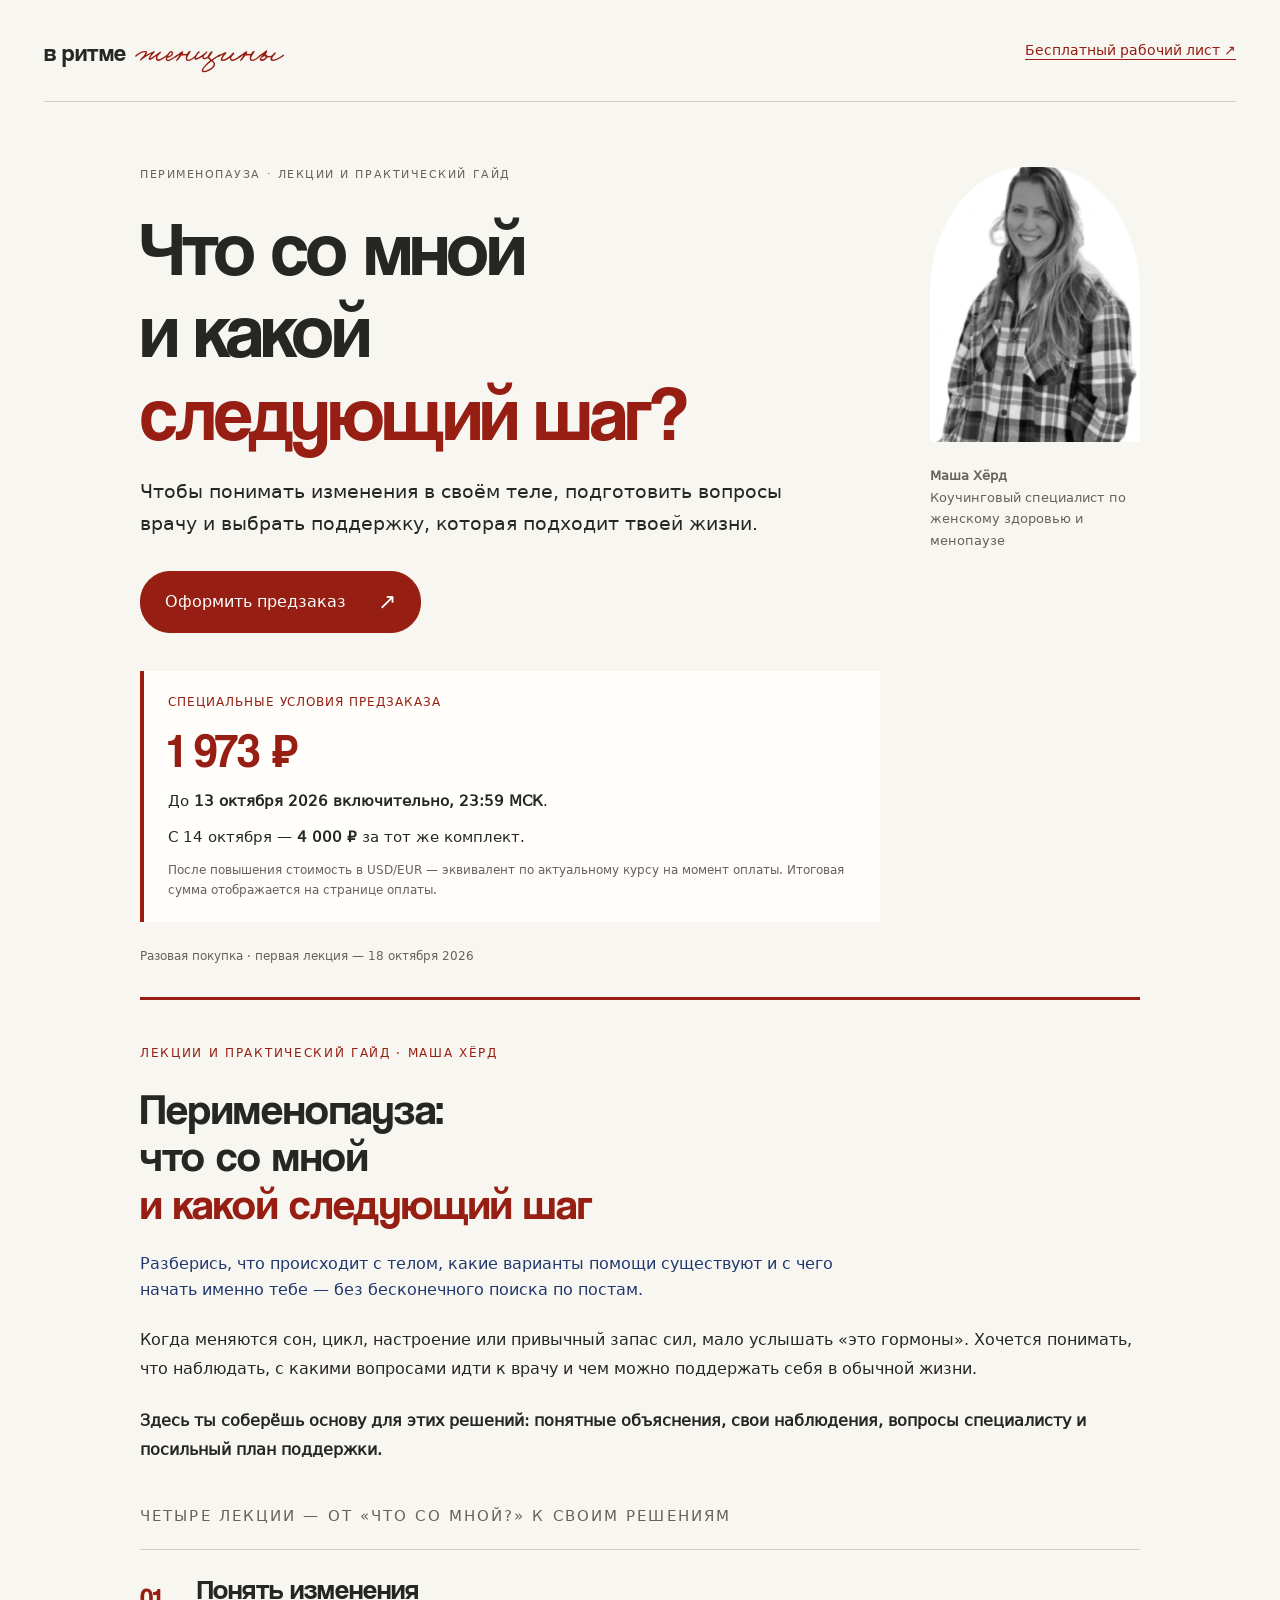
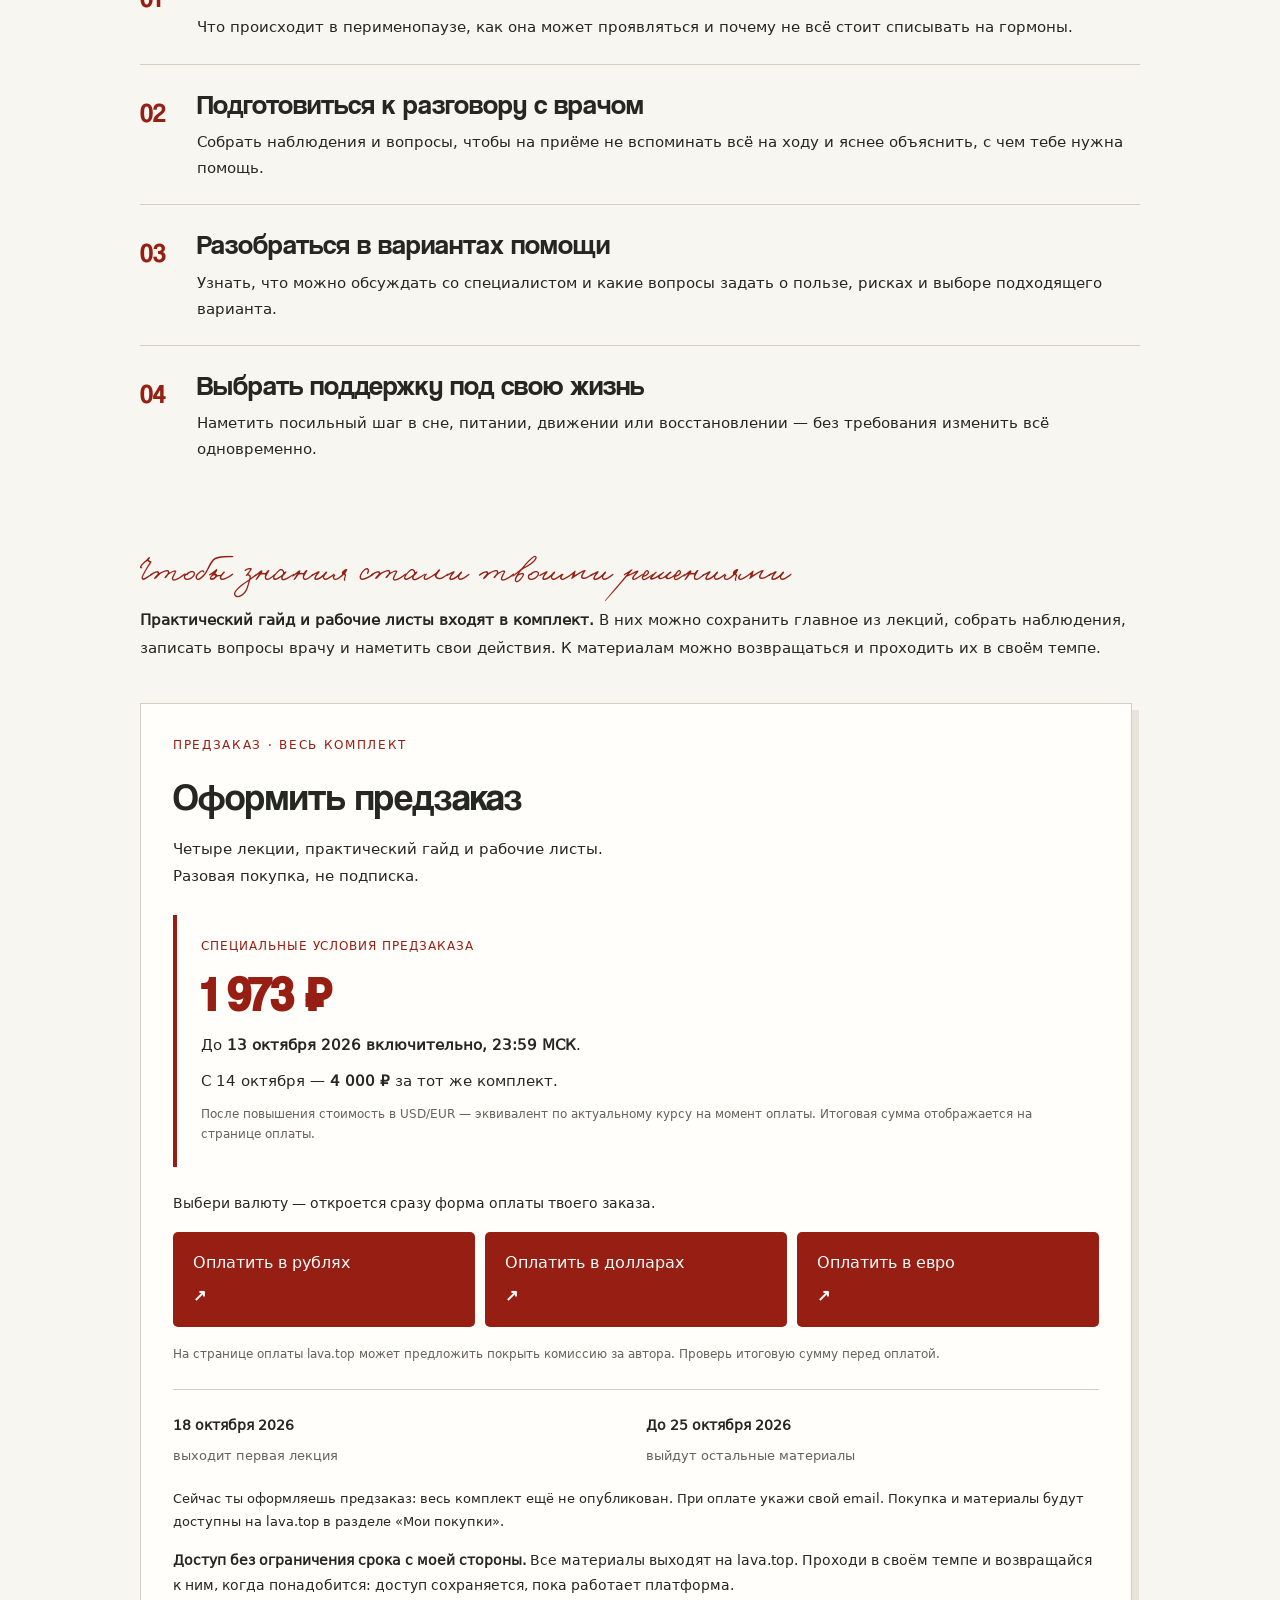
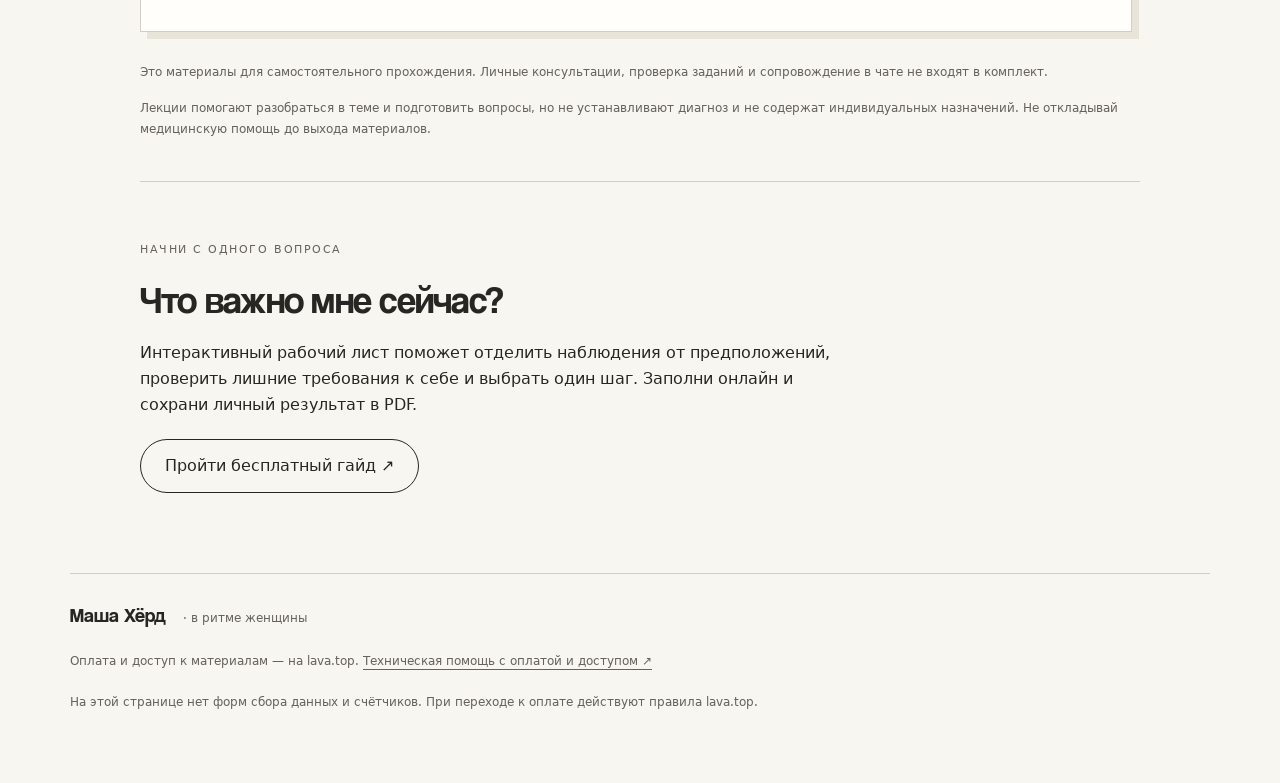
==== commit 2d26c718: "feat: publish presale deadline and future price in course and guide" ====
--- a/index.html
+++ b/index.html
@@ -1 +1 @@
-<!doctype html><html lang="ru"><head><meta charset="utf-8"><meta name="viewport" content="width=device-width,initial-scale=1"><meta name="referrer" content="no-referrer"><meta name="description" content="Перименопауза: что со мной и какой следующий шаг. Четыре лекции, практический гайд и рабочие листы Маши Хёрд. Предзаказ: 1 973 ₽ / 23 USD / 21 EUR."><title>Перименопауза: что со мной и какой следующий шаг · Маша Хёрд</title><link rel="canonical" href="https://architripture.github.io/perimenopause/"><link rel="icon" href="data:,"><link rel="stylesheet" href="guide/style.css"><link rel="stylesheet" href="guide/offer.css"></head><body><header class="masthead"><a class="wordmark" href="./">в ритме <span>женщины</span></a><a class="course-nav" href="guide/">Бесплатный рабочий лист ↗</a></header><main class="sales-main"><section class="sales-hero"><div><p class="eyebrow">Перименопауза · лекции и практический гайд</p><h1>Что со мной<br>и какой<br><em>следующий шаг?</em></h1><p class="intro">Чтобы понимать изменения в своём теле, подготовить вопросы врачу и выбрать поддержку, которая подходит твоей жизни.</p><a class="primary" href="#payment">Оформить предзаказ <span>↗</span></a><p class="micro">1 973 ₽ / 23 USD / 21 EUR · разовая покупка<br>Первая лекция — 18 октября 2026</p></div><aside><img src="guide/assets/masha.jpg" alt="Маша Хёрд" width="210" height="275"><p class="author-credit"><strong>Маша Хёрд</strong><br>Коучинговый специалист по женскому здоровью и менопаузе</p></aside></section><section class="offer" id="course"><div class="offer-intro"><p class="eyebrow">Лекции и практический гайд · Маша Хёрд</p><h3>Перименопауза:<br>что со мной<br><em>и какой следующий шаг</em></h3><p class="offer-lead">Разберись, что происходит с телом, какие варианты помощи существуют и с чего начать именно тебе — без бесконечного поиска по постам.</p><p>Когда меняются сон, цикл, настроение или привычный запас сил, мало услышать «это гормоны». Хочется понимать, что наблюдать, с какими вопросами идти к врачу и чем можно поддержать себя в обычной жизни.</p><p class="offer-promise">Здесь ты соберёшь основу для этих решений: понятные объяснения, свои наблюдения, вопросы специалисту и посильный план поддержки.</p></div><div class="course-path"><p class="smallcaps">Четыре лекции — от «что со мной?» к своим решениям</p><ol><li><span class="path-number">01</span><div><h4>Понять изменения</h4><p>Что происходит в перименопаузе, как она может проявляться и почему не всё стоит списывать на гормоны.</p></div></li><li><span class="path-number">02</span><div><h4>Подготовиться к разговору с врачом</h4><p>Собрать наблюдения и вопросы, чтобы на приёме не вспоминать всё на ходу и яснее объяснить, с чем тебе нужна помощь.</p></div></li><li><span class="path-number">03</span><div><h4>Разобраться в вариантах помощи</h4><p>Узнать, что можно обсуждать со специалистом и какие вопросы задать о пользе, рисках и выборе подходящего варианта.</p></div></li><li><span class="path-number">04</span><div><h4>Выбрать поддержку под свою жизнь</h4><p>Наметить посильный шаг в сне, питании, движении или восстановлении — без требования изменить всё одновременно.</p></div></li></ol></div><div class="guide-value"><p class="handwriting">Чтобы знания стали твоими решениями</p><p><strong>Практический гайд и рабочие листы входят в комплект.</strong> В них можно сохранить главное из лекций, собрать наблюдения, записать вопросы врачу и наметить свои действия. К материалам можно возвращаться и проходить их в своём темпе.</p></div><div class="purchase" id="payment"><div class="purchase-heading"><p class="eyebrow">Предзаказ · весь комплект</p><h4>Оформить предзаказ</h4><p>Четыре лекции, практический гайд и рабочие листы.<br>Разовая покупка, не подписка.</p></div><p class="price-line"><strong>1 973 ₽</strong><span>или 23 USD / 21 EUR</span></p><p class="payment-instruction">Выбери валюту — откроется сразу форма оплаты твоего заказа.</p><div class="payment-buttons"><a class="pay-button" data-currency="RUB" href="https://app.lava.top/products/8290bbf7-894e-4805-be69-6d228749c242/472b39af-ca60-4318-80c0-99af1f4651cc?currency=RUB" target="_blank" rel="noopener noreferrer"><span>Оплатить в рублях</span><strong>1 973 ₽ ↗</strong></a><a class="pay-button" data-currency="USD" href="https://app.lava.top/products/8290bbf7-894e-4805-be69-6d228749c242/472b39af-ca60-4318-80c0-99af1f4651cc?currency=USD" target="_blank" rel="noopener noreferrer"><span>Оплатить в долларах</span><strong>23 USD ↗</strong></a><a class="pay-button" data-currency="EUR" href="https://app.lava.top/products/8290bbf7-894e-4805-be69-6d228749c242/472b39af-ca60-4318-80c0-99af1f4651cc?currency=EUR" target="_blank" rel="noopener noreferrer"><span>Оплатить в евро</span><strong>21 EUR ↗</strong></a></div><p class="fee-note">На странице оплаты lava.top может предложить покрыть комиссию за автора. Проверь итоговую сумму перед оплатой.</p><div class="release"><p><strong>18 октября 2026</strong><span>выходит первая лекция</span></p><p><strong>До 25 октября 2026</strong><span>выйдут остальные материалы</span></p></div><p class="delivery">Сейчас ты оформляешь предзаказ: весь комплект ещё не опубликован. При оплате укажи свой email. Покупка и материалы будут доступны на lava.top в разделе «Мои покупки».</p><p class="access-term"><strong>Доступ без ограничения срока с моей стороны.</strong> Все материалы выходят на lava.top. Проходи в своём темпе и возвращайся к ним, когда понадобится: доступ сохраняется, пока работает платформа.</p></div><div class="offer-scope"><p>Это материалы для самостоятельного прохождения. Личные консультации, проверка заданий и сопровождение в чате не входят в комплект.</p><p>Лекции помогают разобраться в теме и подготовить вопросы, но не устанавливают диагноз и не содержат индивидуальных назначений. Не откладывай медицинскую помощь до выхода материалов.</p></div></section><section class="free-guide"><p class="eyebrow">Начни с одного вопроса</p><h2>Что важно мне сейчас?</h2><p>Интерактивный рабочий лист поможет отделить наблюдения от предположений, проверить лишние требования к себе и выбрать один шаг. Заполни онлайн и сохрани личный результат в PDF.</p><a class="secondary" href="guide/">Пройти бесплатный гайд ↗</a></section></main><footer><div class="footer-name">Маша Хёрд <span>· в ритме женщины</span></div><p>Оплата и доступ к материалам — на lava.top. <a href="https://app.lava.top/help" target="_blank" rel="noopener noreferrer">Техническая помощь с оплатой и доступом ↗</a></p><p class="fine">На этой странице нет форм сбора данных и счётчиков. При переходе к оплате действуют правила lava.top.</p></footer></body></html>+<!doctype html><html lang="ru"><head><meta charset="utf-8"><meta name="viewport" content="width=device-width,initial-scale=1"><meta name="referrer" content="no-referrer"><meta name="description" content="Перименопауза: что со мной и какой следующий шаг. Четыре лекции, практический гайд и рабочие листы Маши Хёрд. Предзаказ: 1 973 ₽ / 23 USD / 21 EUR."><title>Перименопауза: что со мной и какой следующий шаг · Маша Хёрд</title><link rel="canonical" href="https://architripture.github.io/perimenopause/"><link rel="icon" href="data:,"><link rel="stylesheet" href="guide/style.css"><link rel="stylesheet" href="guide/offer.css"><link rel="stylesheet" href="guide/special-terms.css?v=1"></head><body><header class="masthead"><a class="wordmark" href="./">в ритме <span>женщины</span></a><a class="course-nav" href="guide/">Бесплатный рабочий лист ↗</a></header><main class="sales-main"><section class="sales-hero"><div><p class="eyebrow">Перименопауза · лекции и практический гайд</p><h1>Что со мной<br>и какой<br><em>следующий шаг?</em></h1><p class="intro">Чтобы понимать изменения в своём теле, подготовить вопросы врачу и выбрать поддержку, которая подходит твоей жизни.</p><a class="primary" href="#payment">Оформить предзаказ <span>↗</span></a><div class="special-terms"><p class="special-label">Специальные условия предзаказа</p><p class="special-price"><strong>1 973 ₽</strong></p><p>До <strong>13 октября 2026 включительно, 23:59 МСК</strong>.</p><p class="special-after">С 14 октября — <strong>4 000 ₽</strong> за тот же комплект.</p><p class="special-currency">После повышения стоимость в USD/EUR — эквивалент по актуальному курсу на момент оплаты. Итоговая сумма отображается на странице оплаты.</p></div><p class="micro">Разовая покупка · первая лекция — 18 октября 2026</p></div><aside><img src="guide/assets/masha.jpg" alt="Маша Хёрд" width="210" height="275"><p class="author-credit"><strong>Маша Хёрд</strong><br>Коучинговый специалист по женскому здоровью и менопаузе</p></aside></section><section class="offer" id="course"><div class="offer-intro"><p class="eyebrow">Лекции и практический гайд · Маша Хёрд</p><h3>Перименопауза:<br>что со мной<br><em>и какой следующий шаг</em></h3><p class="offer-lead">Разберись, что происходит с телом, какие варианты помощи существуют и с чего начать именно тебе — без бесконечного поиска по постам.</p><p>Когда меняются сон, цикл, настроение или привычный запас сил, мало услышать «это гормоны». Хочется понимать, что наблюдать, с какими вопросами идти к врачу и чем можно поддержать себя в обычной жизни.</p><p class="offer-promise">Здесь ты соберёшь основу для этих решений: понятные объяснения, свои наблюдения, вопросы специалисту и посильный план поддержки.</p></div><div class="course-path"><p class="smallcaps">Четыре лекции — от «что со мной?» к своим решениям</p><ol><li><span class="path-number">01</span><div><h4>Понять изменения</h4><p>Что происходит в перименопаузе, как она может проявляться и почему не всё стоит списывать на гормоны.</p></div></li><li><span class="path-number">02</span><div><h4>Подготовиться к разговору с врачом</h4><p>Собрать наблюдения и вопросы, чтобы на приёме не вспоминать всё на ходу и яснее объяснить, с чем тебе нужна помощь.</p></div></li><li><span class="path-number">03</span><div><h4>Разобраться в вариантах помощи</h4><p>Узнать, что можно обсуждать со специалистом и какие вопросы задать о пользе, рисках и выборе подходящего варианта.</p></div></li><li><span class="path-number">04</span><div><h4>Выбрать поддержку под свою жизнь</h4><p>Наметить посильный шаг в сне, питании, движении или восстановлении — без требования изменить всё одновременно.</p></div></li></ol></div><div class="guide-value"><p class="handwriting">Чтобы знания стали твоими решениями</p><p><strong>Практический гайд и рабочие листы входят в комплект.</strong> В них можно сохранить главное из лекций, собрать наблюдения, записать вопросы врачу и наметить свои действия. К материалам можно возвращаться и проходить их в своём темпе.</p></div><div class="purchase" id="payment"><div class="purchase-heading"><p class="eyebrow">Предзаказ · весь комплект</p><h4>Оформить предзаказ</h4><p>Четыре лекции, практический гайд и рабочие листы.<br>Разовая покупка, не подписка.</p></div><div class="special-terms"><p class="special-label">Специальные условия предзаказа</p><p class="special-price"><strong>1 973 ₽</strong></p><p>До <strong>13 октября 2026 включительно, 23:59 МСК</strong>.</p><p class="special-after">С 14 октября — <strong>4 000 ₽</strong> за тот же комплект.</p><p class="special-currency">После повышения стоимость в USD/EUR — эквивалент по актуальному курсу на момент оплаты. Итоговая сумма отображается на странице оплаты.</p></div><p class="payment-instruction">Выбери валюту — откроется сразу форма оплаты твоего заказа.</p><div class="payment-buttons"><a class="pay-button" data-currency="RUB" href="https://app.lava.top/products/8290bbf7-894e-4805-be69-6d228749c242/472b39af-ca60-4318-80c0-99af1f4651cc?currency=RUB" target="_blank" rel="noopener noreferrer"><span>Оплатить в рублях</span><strong aria-hidden="true">↗</strong></a><a class="pay-button" data-currency="USD" href="https://app.lava.top/products/8290bbf7-894e-4805-be69-6d228749c242/472b39af-ca60-4318-80c0-99af1f4651cc?currency=USD" target="_blank" rel="noopener noreferrer"><span>Оплатить в долларах</span><strong aria-hidden="true">↗</strong></a><a class="pay-button" data-currency="EUR" href="https://app.lava.top/products/8290bbf7-894e-4805-be69-6d228749c242/472b39af-ca60-4318-80c0-99af1f4651cc?currency=EUR" target="_blank" rel="noopener noreferrer"><span>Оплатить в евро</span><strong aria-hidden="true">↗</strong></a></div><p class="fee-note">На странице оплаты lava.top может предложить покрыть комиссию за автора. Проверь итоговую сумму перед оплатой.</p><div class="release"><p><strong>18 октября 2026</strong><span>выходит первая лекция</span></p><p><strong>До 25 октября 2026</strong><span>выйдут остальные материалы</span></p></div><p class="delivery">Сейчас ты оформляешь предзаказ: весь комплект ещё не опубликован. При оплате укажи свой email. Покупка и материалы будут доступны на lava.top в разделе «Мои покупки».</p><p class="access-term"><strong>Доступ без ограничения срока с моей стороны.</strong> Все материалы выходят на lava.top. Проходи в своём темпе и возвращайся к ним, когда понадобится: доступ сохраняется, пока работает платформа.</p></div><div class="offer-scope"><p>Это материалы для самостоятельного прохождения. Личные консультации, проверка заданий и сопровождение в чате не входят в комплект.</p><p>Лекции помогают разобраться в теме и подготовить вопросы, но не устанавливают диагноз и не содержат индивидуальных назначений. Не откладывай медицинскую помощь до выхода материалов.</p></div></section><section class="free-guide"><p class="eyebrow">Начни с одного вопроса</p><h2>Что важно мне сейчас?</h2><p>Интерактивный рабочий лист поможет отделить наблюдения от предположений, проверить лишние требования к себе и выбрать один шаг. Заполни онлайн и сохрани личный результат в PDF.</p><a class="secondary" href="guide/">Пройти бесплатный гайд ↗</a></section></main><footer><div class="footer-name">Маша Хёрд <span>· в ритме женщины</span></div><p>Оплата и доступ к материалам — на lava.top. <a href="https://app.lava.top/help" target="_blank" rel="noopener noreferrer">Техническая помощь с оплатой и доступом ↗</a></p><p class="fine">На этой странице нет форм сбора данных и счётчиков. При переходе к оплате действуют правила lava.top.</p></footer></body></html>
--- a/guide/special-terms.css
+++ b/guide/special-terms.css
@@ -0,0 +1 @@
+.special-terms{margin:24px 0;padding:22px 24px;border-left:4px solid var(--brick,#961e12);background:#fffefa;color:#262623}.special-terms .special-label{font-size:12px;letter-spacing:.08em;text-transform:uppercase;color:#961e12;margin:0 0 12px}.special-terms .special-price{margin:0 0 12px}.special-price strong{font:400 48px/1.1 Cool,sans-serif;color:#961e12;white-space:nowrap}.special-terms p{font-size:15px;line-height:1.6}.special-terms p+p{margin-top:12px}.special-terms .special-currency{font-size:12px;line-height:1.65;color:#65635c}.next-step .next-step-promo{font-size:13px;border-top:1px solid #d1cec4;padding-top:14px;margin:14px 0;color:#961e12}@media(max-width:760px){.special-terms{padding:18px 16px}.special-price strong{font-size:42px}.special-terms p{font-size:14px}}@media print{.special-terms{display:none}}
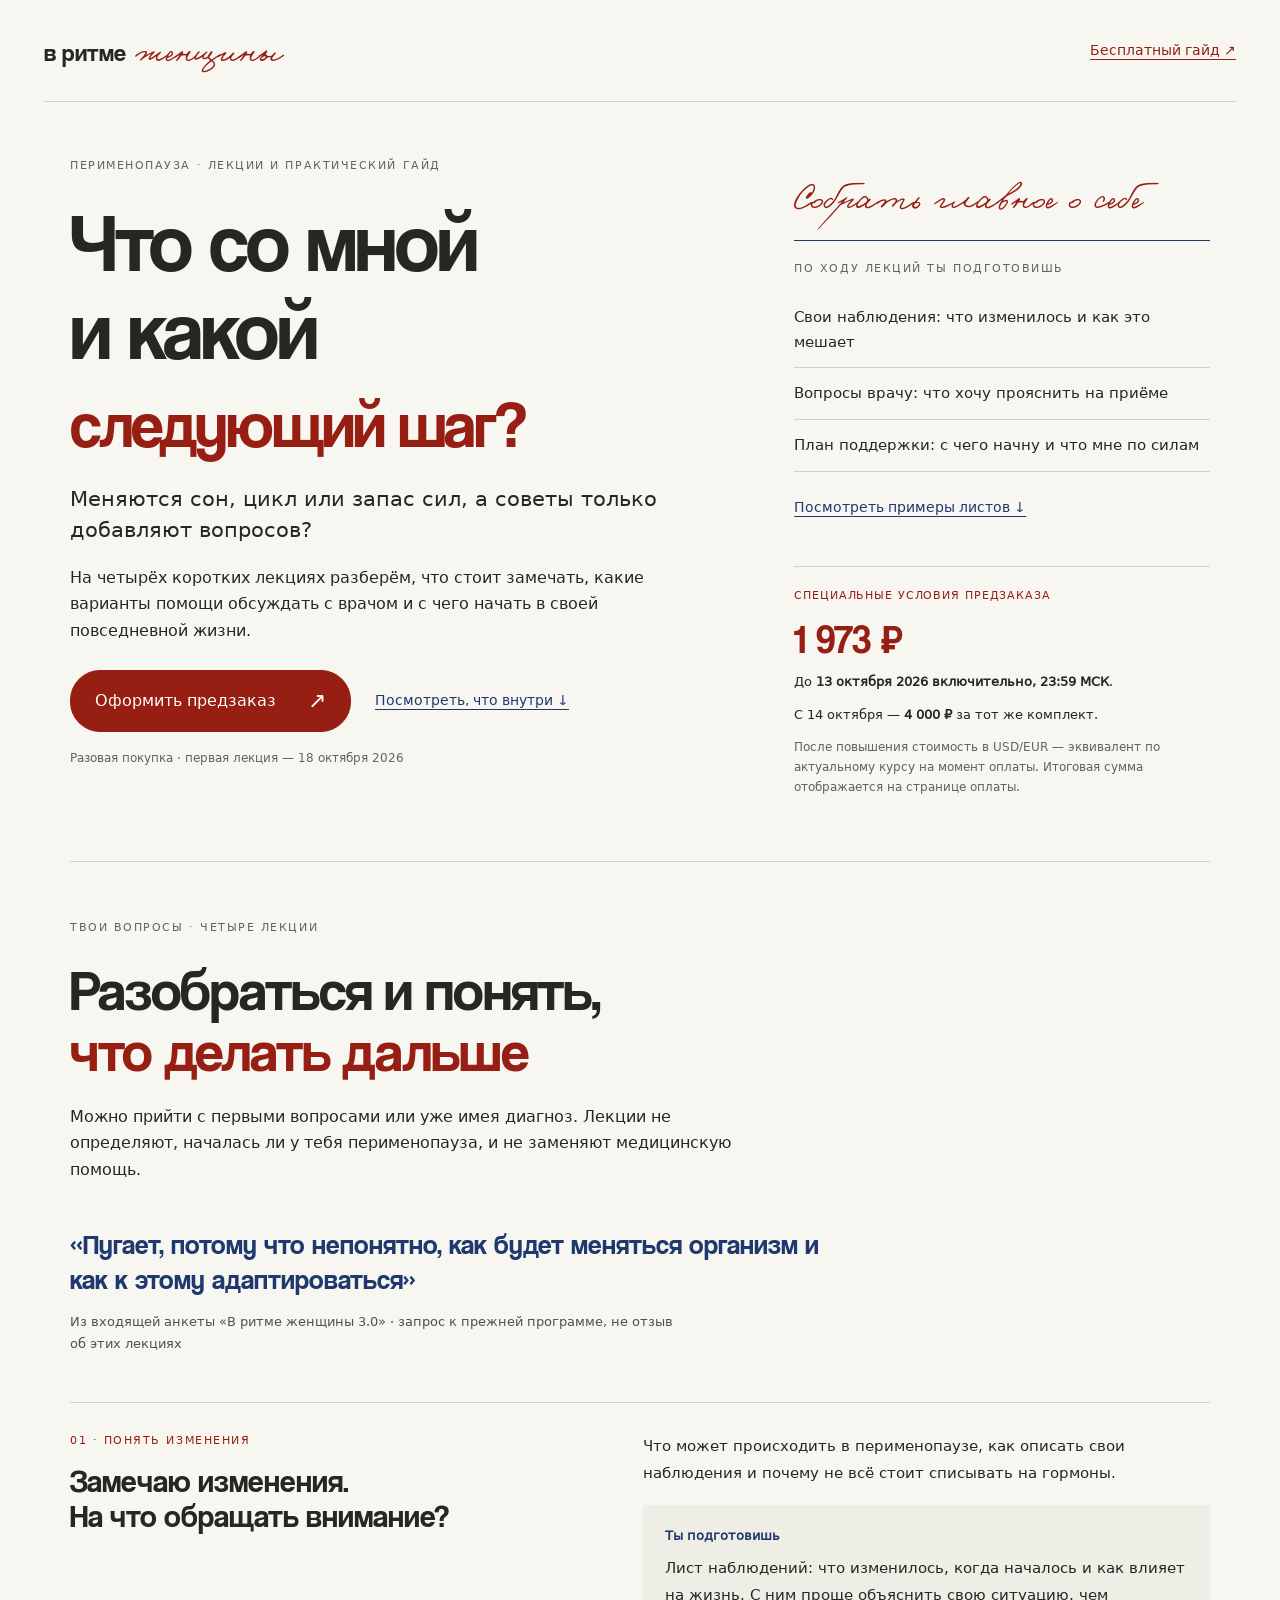
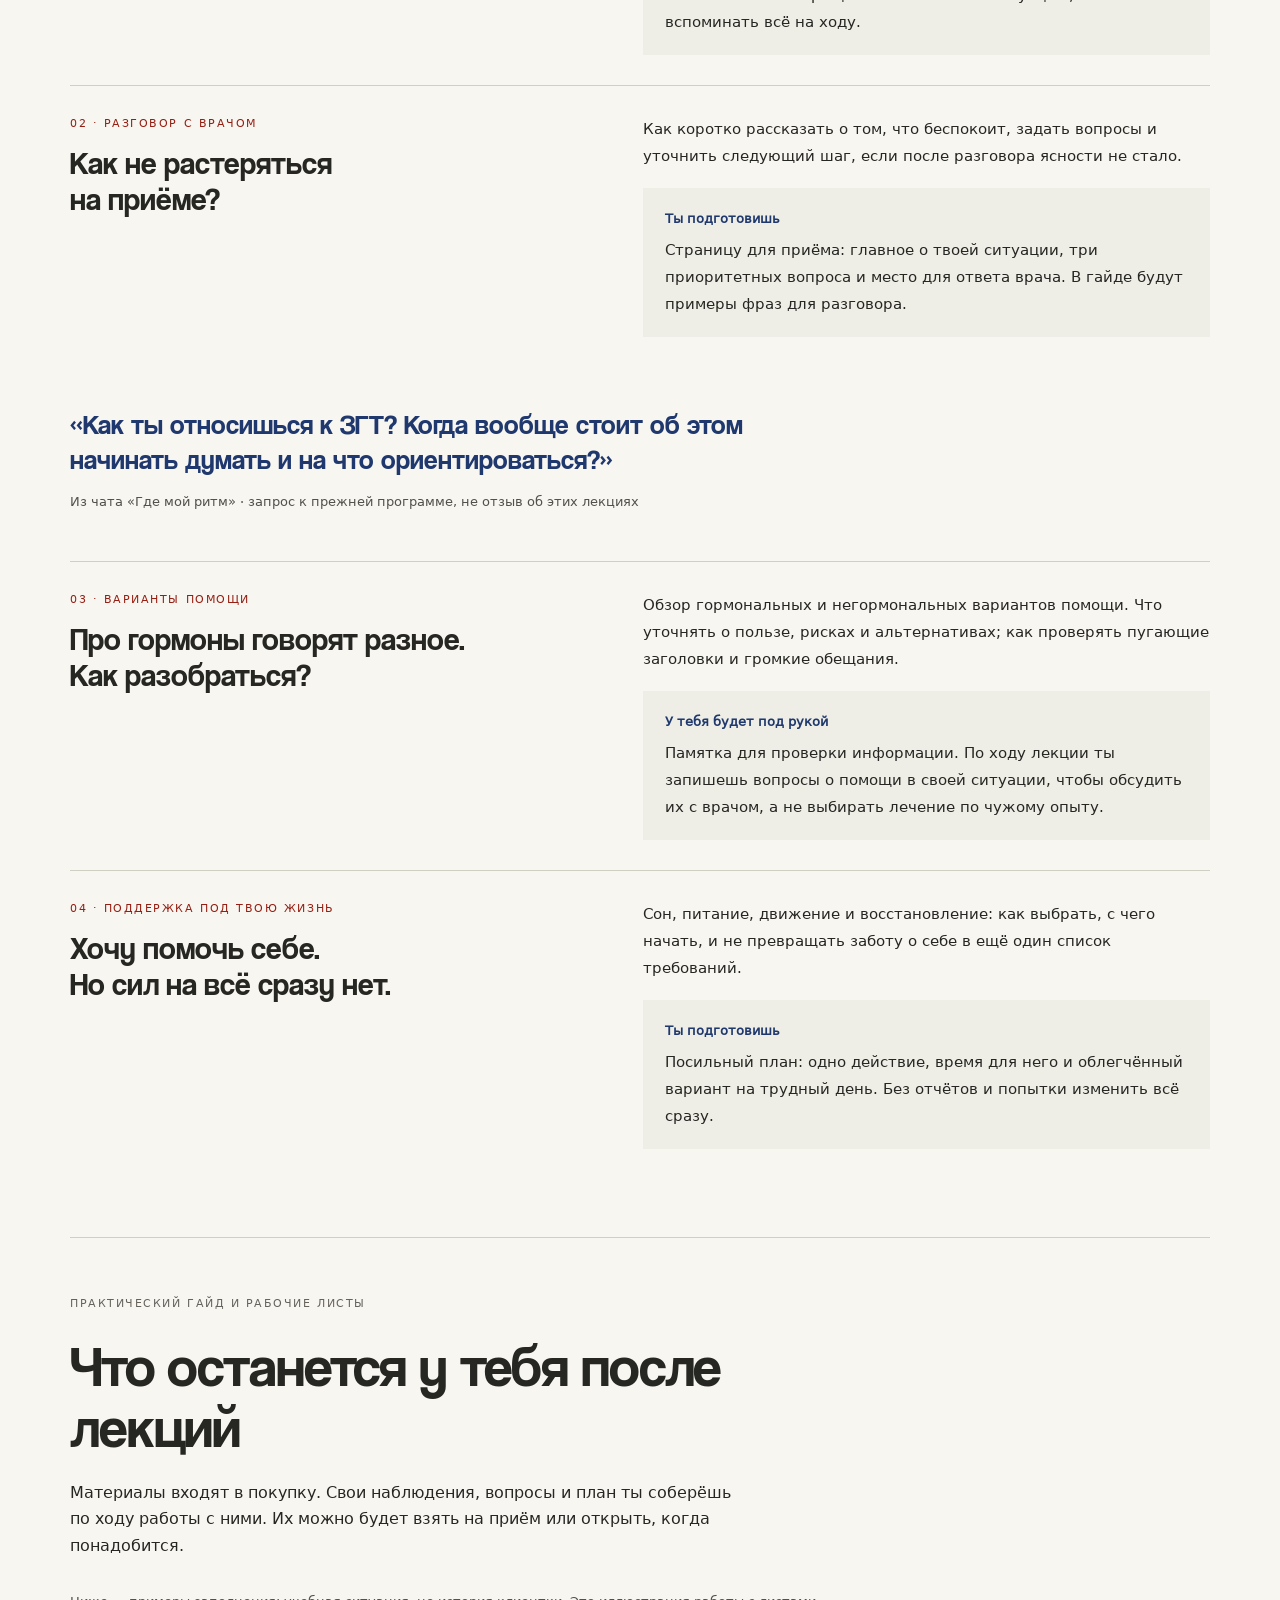
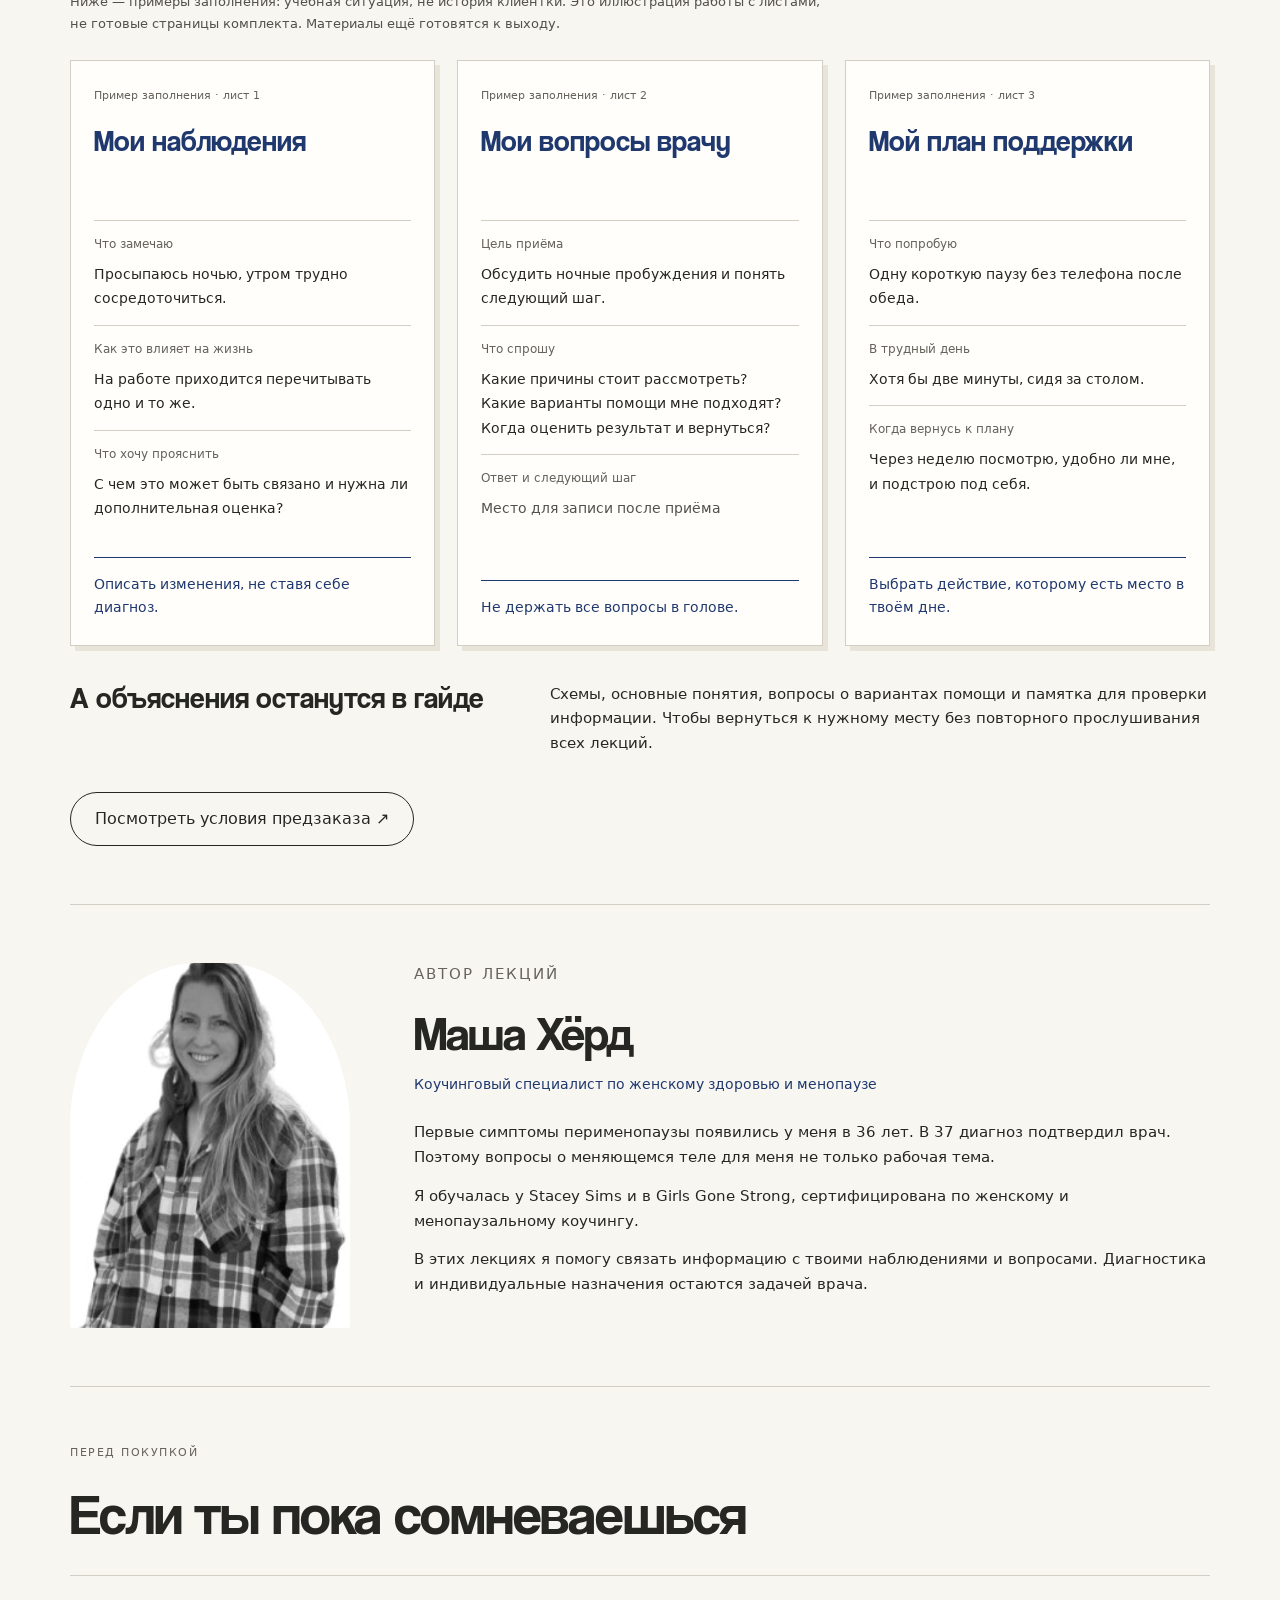
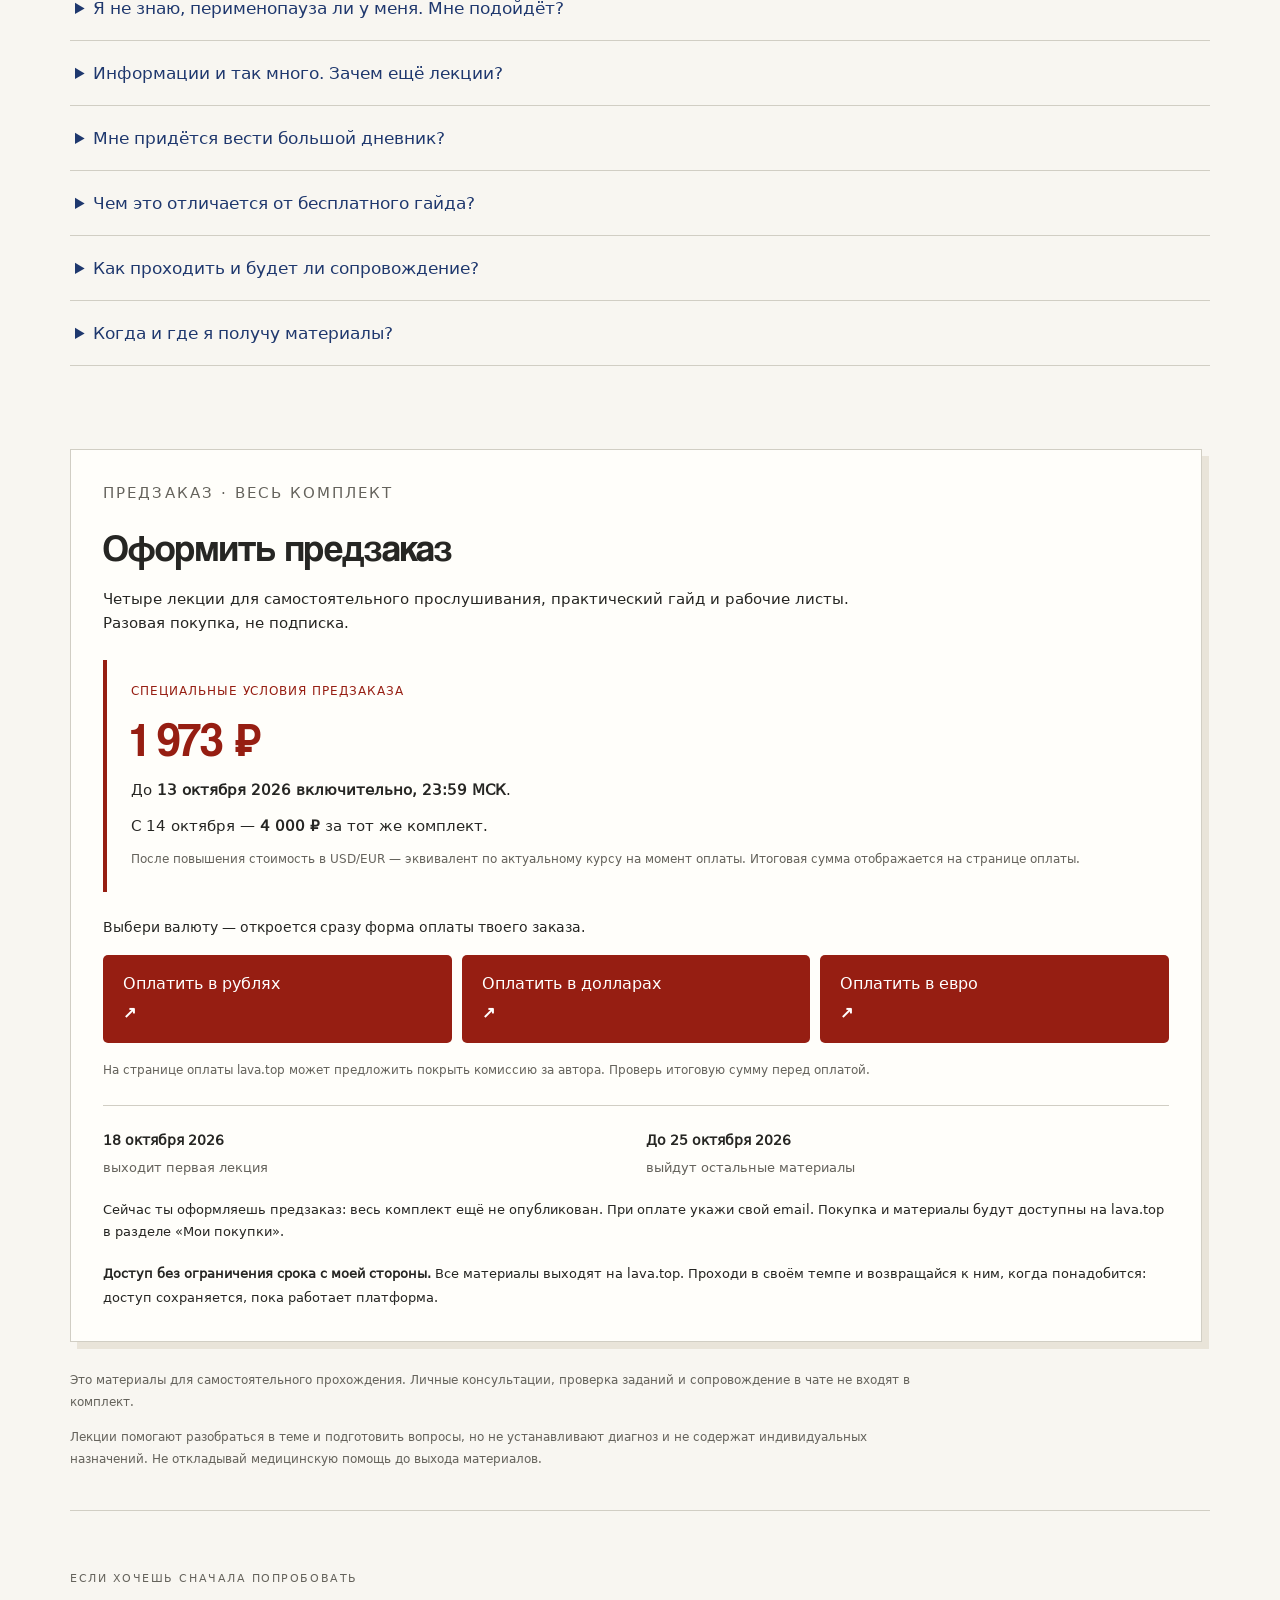
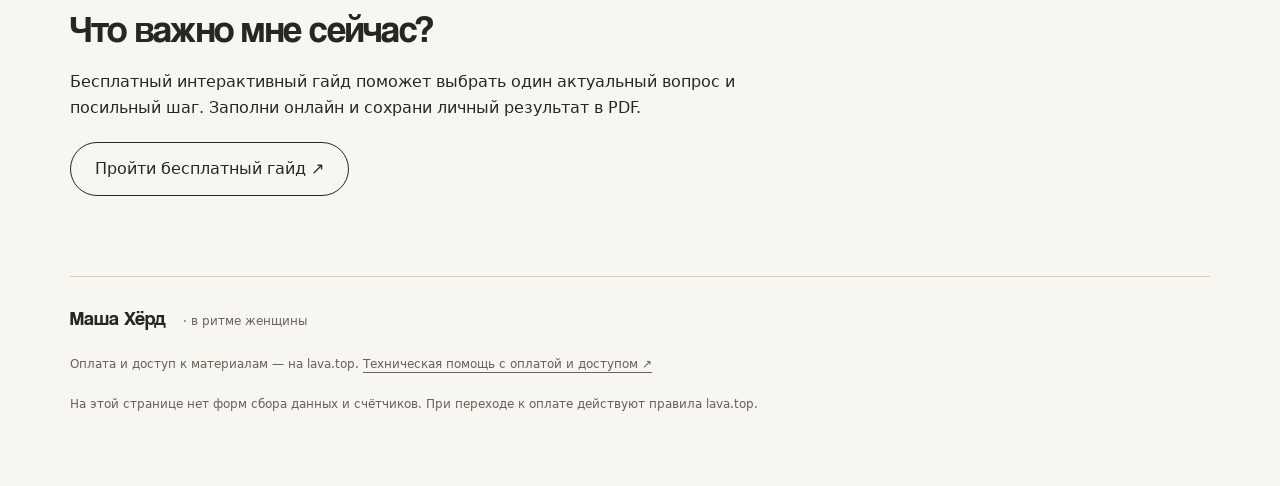
==== commit 94cb775c: "feat: connect lectures to client needs and practical takeaways" ====
--- a/index.html
+++ b/index.html
@@ -1 +1,48 @@
-<!doctype html><html lang="ru"><head><meta charset="utf-8"><meta name="viewport" content="width=device-width,initial-scale=1"><meta name="referrer" content="no-referrer"><meta name="description" content="Перименопауза: что со мной и какой следующий шаг. Четыре лекции, практический гайд и рабочие листы Маши Хёрд. Предзаказ: 1 973 ₽ / 23 USD / 21 EUR."><title>Перименопауза: что со мной и какой следующий шаг · Маша Хёрд</title><link rel="canonical" href="https://architripture.github.io/perimenopause/"><link rel="icon" href="data:,"><link rel="stylesheet" href="guide/style.css"><link rel="stylesheet" href="guide/offer.css"><link rel="stylesheet" href="guide/special-terms.css?v=1"></head><body><header class="masthead"><a class="wordmark" href="./">в ритме <span>женщины</span></a><a class="course-nav" href="guide/">Бесплатный рабочий лист ↗</a></header><main class="sales-main"><section class="sales-hero"><div><p class="eyebrow">Перименопауза · лекции и практический гайд</p><h1>Что со мной<br>и какой<br><em>следующий шаг?</em></h1><p class="intro">Чтобы понимать изменения в своём теле, подготовить вопросы врачу и выбрать поддержку, которая подходит твоей жизни.</p><a class="primary" href="#payment">Оформить предзаказ <span>↗</span></a><div class="special-terms"><p class="special-label">Специальные условия предзаказа</p><p class="special-price"><strong>1 973 ₽</strong></p><p>До <strong>13 октября 2026 включительно, 23:59 МСК</strong>.</p><p class="special-after">С 14 октября — <strong>4 000 ₽</strong> за тот же комплект.</p><p class="special-currency">После повышения стоимость в USD/EUR — эквивалент по актуальному курсу на момент оплаты. Итоговая сумма отображается на странице оплаты.</p></div><p class="micro">Разовая покупка · первая лекция — 18 октября 2026</p></div><aside><img src="guide/assets/masha.jpg" alt="Маша Хёрд" width="210" height="275"><p class="author-credit"><strong>Маша Хёрд</strong><br>Коучинговый специалист по женскому здоровью и менопаузе</p></aside></section><section class="offer" id="course"><div class="offer-intro"><p class="eyebrow">Лекции и практический гайд · Маша Хёрд</p><h3>Перименопауза:<br>что со мной<br><em>и какой следующий шаг</em></h3><p class="offer-lead">Разберись, что происходит с телом, какие варианты помощи существуют и с чего начать именно тебе — без бесконечного поиска по постам.</p><p>Когда меняются сон, цикл, настроение или привычный запас сил, мало услышать «это гормоны». Хочется понимать, что наблюдать, с какими вопросами идти к врачу и чем можно поддержать себя в обычной жизни.</p><p class="offer-promise">Здесь ты соберёшь основу для этих решений: понятные объяснения, свои наблюдения, вопросы специалисту и посильный план поддержки.</p></div><div class="course-path"><p class="smallcaps">Четыре лекции — от «что со мной?» к своим решениям</p><ol><li><span class="path-number">01</span><div><h4>Понять изменения</h4><p>Что происходит в перименопаузе, как она может проявляться и почему не всё стоит списывать на гормоны.</p></div></li><li><span class="path-number">02</span><div><h4>Подготовиться к разговору с врачом</h4><p>Собрать наблюдения и вопросы, чтобы на приёме не вспоминать всё на ходу и яснее объяснить, с чем тебе нужна помощь.</p></div></li><li><span class="path-number">03</span><div><h4>Разобраться в вариантах помощи</h4><p>Узнать, что можно обсуждать со специалистом и какие вопросы задать о пользе, рисках и выборе подходящего варианта.</p></div></li><li><span class="path-number">04</span><div><h4>Выбрать поддержку под свою жизнь</h4><p>Наметить посильный шаг в сне, питании, движении или восстановлении — без требования изменить всё одновременно.</p></div></li></ol></div><div class="guide-value"><p class="handwriting">Чтобы знания стали твоими решениями</p><p><strong>Практический гайд и рабочие листы входят в комплект.</strong> В них можно сохранить главное из лекций, собрать наблюдения, записать вопросы врачу и наметить свои действия. К материалам можно возвращаться и проходить их в своём темпе.</p></div><div class="purchase" id="payment"><div class="purchase-heading"><p class="eyebrow">Предзаказ · весь комплект</p><h4>Оформить предзаказ</h4><p>Четыре лекции, практический гайд и рабочие листы.<br>Разовая покупка, не подписка.</p></div><div class="special-terms"><p class="special-label">Специальные условия предзаказа</p><p class="special-price"><strong>1 973 ₽</strong></p><p>До <strong>13 октября 2026 включительно, 23:59 МСК</strong>.</p><p class="special-after">С 14 октября — <strong>4 000 ₽</strong> за тот же комплект.</p><p class="special-currency">После повышения стоимость в USD/EUR — эквивалент по актуальному курсу на момент оплаты. Итоговая сумма отображается на странице оплаты.</p></div><p class="payment-instruction">Выбери валюту — откроется сразу форма оплаты твоего заказа.</p><div class="payment-buttons"><a class="pay-button" data-currency="RUB" href="https://app.lava.top/products/8290bbf7-894e-4805-be69-6d228749c242/472b39af-ca60-4318-80c0-99af1f4651cc?currency=RUB" target="_blank" rel="noopener noreferrer"><span>Оплатить в рублях</span><strong aria-hidden="true">↗</strong></a><a class="pay-button" data-currency="USD" href="https://app.lava.top/products/8290bbf7-894e-4805-be69-6d228749c242/472b39af-ca60-4318-80c0-99af1f4651cc?currency=USD" target="_blank" rel="noopener noreferrer"><span>Оплатить в долларах</span><strong aria-hidden="true">↗</strong></a><a class="pay-button" data-currency="EUR" href="https://app.lava.top/products/8290bbf7-894e-4805-be69-6d228749c242/472b39af-ca60-4318-80c0-99af1f4651cc?currency=EUR" target="_blank" rel="noopener noreferrer"><span>Оплатить в евро</span><strong aria-hidden="true">↗</strong></a></div><p class="fee-note">На странице оплаты lava.top может предложить покрыть комиссию за автора. Проверь итоговую сумму перед оплатой.</p><div class="release"><p><strong>18 октября 2026</strong><span>выходит первая лекция</span></p><p><strong>До 25 октября 2026</strong><span>выйдут остальные материалы</span></p></div><p class="delivery">Сейчас ты оформляешь предзаказ: весь комплект ещё не опубликован. При оплате укажи свой email. Покупка и материалы будут доступны на lava.top в разделе «Мои покупки».</p><p class="access-term"><strong>Доступ без ограничения срока с моей стороны.</strong> Все материалы выходят на lava.top. Проходи в своём темпе и возвращайся к ним, когда понадобится: доступ сохраняется, пока работает платформа.</p></div><div class="offer-scope"><p>Это материалы для самостоятельного прохождения. Личные консультации, проверка заданий и сопровождение в чате не входят в комплект.</p><p>Лекции помогают разобраться в теме и подготовить вопросы, но не устанавливают диагноз и не содержат индивидуальных назначений. Не откладывай медицинскую помощь до выхода материалов.</p></div></section><section class="free-guide"><p class="eyebrow">Начни с одного вопроса</p><h2>Что важно мне сейчас?</h2><p>Интерактивный рабочий лист поможет отделить наблюдения от предположений, проверить лишние требования к себе и выбрать один шаг. Заполни онлайн и сохрани личный результат в PDF.</p><a class="secondary" href="guide/">Пройти бесплатный гайд ↗</a></section></main><footer><div class="footer-name">Маша Хёрд <span>· в ритме женщины</span></div><p>Оплата и доступ к материалам — на lava.top. <a href="https://app.lava.top/help" target="_blank" rel="noopener noreferrer">Техническая помощь с оплатой и доступом ↗</a></p><p class="fine">На этой странице нет форм сбора данных и счётчиков. При переходе к оплате действуют правила lava.top.</p></footer></body></html>+<!doctype html><html lang="ru"><head><meta charset="utf-8"><meta name="viewport" content="width=device-width,initial-scale=1"><meta name="referrer" content="no-referrer"><meta name="description" content="Перименопауза: что со мной и какой следующий шаг. Четыре лекции, практический гайд и рабочие листы Маши Хёрд. Предзаказ: 1 973 ₽ / 23 USD / 21 EUR."><title>Перименопауза: что со мной и какой следующий шаг · Маша Хёрд</title><link rel="canonical" href="https://architripture.github.io/perimenopause/"><link rel="icon" href="data:,"><link rel="stylesheet" href="guide/style.css"><link rel="stylesheet" href="guide/offer.css"><link rel="stylesheet" href="guide/special-terms.css?v=1"><link rel="stylesheet" href="results.css?v=1"></head><body>
+<a class="skip" href="#main">К содержанию</a>
+<header class="masthead"><a class="wordmark" href="./">в ритме <span>женщины</span></a><a class="course-nav" href="guide/">Бесплатный гайд ↗</a></header><main class="sales-main" id="main">
+<section class="sales-hero" aria-labelledby="page-title">
+<div class="hero-copy"><p class="eyebrow">Перименопауза · лекции и практический гайд</p>
+<h1 id="page-title">Что со мной<br>и какой<br><em>следующий&nbsp;шаг?</em></h1>
+<p class="intro">Меняются сон, цикл или запас сил, а советы только добавляют вопросов?</p>
+<p class="hero-explain">На четырёх коротких лекциях разберём, что стоит замечать, какие варианты помощи обсуждать с врачом и с чего начать в своей повседневной жизни.</p>
+<div class="hero-actions"><a class="primary" href="#payment">Оформить предзаказ <span>↗</span></a><a class="quiet-link" href="#course">Посмотреть, что внутри ↓</a></div>
+<p class="micro">Разовая покупка · первая лекция — 18 октября 2026</p>
+</div>
+<aside class="hero-result"><p class="handwriting">Собрать главное о себе</p>
+<div class="result-index"><p class="smallcaps">По ходу лекций ты подготовишь</p><ul><li>Свои наблюдения: что изменилось и как это мешает</li><li>Вопросы врачу: что хочу прояснить на приёме</li><li>План поддержки: с чего начну и что мне по силам</li></ul><a class="quiet-link" href="#takeaways">Посмотреть примеры листов ↓</a></div>
+<div class="special-terms"><p class="special-label">Специальные условия предзаказа</p><p class="special-price"><strong>1 973 ₽</strong></p><p>До <strong>13 октября 2026 включительно, 23:59 МСК</strong>.</p><p class="special-after">С 14 октября — <strong>4 000 ₽</strong> за тот же комплект.</p><p class="special-currency">После повышения стоимость в USD/EUR — эквивалент по актуальному курсу на момент оплаты. Итоговая сумма отображается на странице оплаты.</p></div></aside></section>
+<section class="results-section" id="course" aria-labelledby="course-title">
+<div class="section-heading"><p class="eyebrow">Твои вопросы · четыре лекции</p><h2 id="course-title">Разобраться и понять,<br><em>что делать дальше</em></h2><p>Можно прийти с первыми вопросами или уже имея диагноз. Лекции не определяют, началась ли у тебя перименопауза, и не заменяют медицинскую помощь.</p></div>
+<figure class="client-voice"><blockquote>«Пугает, потому что непонятно, как будет меняться организм и как к этому адаптироваться»</blockquote><figcaption>Из входящей анкеты «В ритме женщины 3.0» · запрос к прежней программе, не отзыв об этих лекциях</figcaption></figure>
+<article class="lesson-result"><div class="lesson-question"><p class="smallcaps">01 · Понять изменения</p><h3>Замечаю изменения.<br>На что обращать внимание?</h3></div><div class="lesson-answer"><p>Что может происходить в перименопаузе, как описать свои наблюдения и почему не всё стоит списывать на гормоны.</p><p class="takeaway"><strong>Ты подготовишь</strong>Лист наблюдений: что изменилось, когда началось и как влияет на жизнь. С ним проще объяснить свою ситуацию, чем вспоминать всё на ходу.</p></div></article>
+<article class="lesson-result"><div class="lesson-question"><p class="smallcaps">02 · Разговор с врачом</p><h3>Как не растеряться<br>на приёме?</h3></div><div class="lesson-answer"><p>Как коротко рассказать о том, что беспокоит, задать вопросы и уточнить следующий шаг, если после разговора ясности не стало.</p><p class="takeaway"><strong>Ты подготовишь</strong>Страницу для приёма: главное о твоей ситуации, три приоритетных вопроса и место для ответа врача. В гайде будут примеры фраз для разговора.</p></div></article>
+<figure class="client-voice"><blockquote>«Как ты относишься к ЗГТ? Когда вообще стоит об этом начинать думать и на что ориентироваться?»</blockquote><figcaption>Из чата «Где мой ритм» · запрос к прежней программе, не отзыв об этих лекциях</figcaption></figure>
+<article class="lesson-result"><div class="lesson-question"><p class="smallcaps">03 · Варианты помощи</p><h3>Про гормоны говорят разное.<br>Как разобраться?</h3></div><div class="lesson-answer"><p>Обзор гормональных и негормональных вариантов помощи. Что уточнять о пользе, рисках и альтернативах; как проверять пугающие заголовки и громкие обещания.</p><p class="takeaway"><strong>У тебя будет под рукой</strong>Памятка для проверки информации. По ходу лекции ты запишешь вопросы о помощи в своей ситуации, чтобы обсудить их с врачом, а не выбирать лечение по чужому опыту.</p></div></article>
+<article class="lesson-result"><div class="lesson-question"><p class="smallcaps">04 · Поддержка под твою жизнь</p><h3>Хочу помочь себе.<br>Но сил на всё сразу нет.</h3></div><div class="lesson-answer"><p>Сон, питание, движение и восстановление: как выбрать, с чего начать, и не превращать заботу о себе в ещё один список требований.</p><p class="takeaway"><strong>Ты подготовишь</strong>Посильный план: одно действие, время для него и облегчённый вариант на трудный день. Без отчётов и попытки изменить всё сразу.</p></div></article>
+</section>
+<section class="results-section" id="takeaways" aria-labelledby="takeaways-title">
+<div class="section-heading"><p class="eyebrow">Практический гайд и рабочие листы</p><h2 id="takeaways-title">Что останется у тебя после лекций</h2><p>Материалы входят в покупку. Свои наблюдения, вопросы и план ты соберёшь по ходу работы с ними. Их можно будет взять на приём или открыть, когда понадобится.</p></div>
+<p class="sample-disclaimer">Ниже — примеры заполнения: учебная ситуация, не история клиентки. Это иллюстрация работы с листами, не готовые страницы комплекта. Материалы ещё готовятся к выходу.</p>
+<div class="paper-gallery">
+<article class="sample-paper"><p class="sample-label">Пример заполнения · лист 1</p><h3>Мои наблюдения</h3><dl><dt>Что замечаю</dt><dd>Просыпаюсь ночью, утром трудно сосредоточиться.</dd><dt>Как это влияет на жизнь</dt><dd>На работе приходится перечитывать одно и то же.</dd><dt>Что хочу прояснить</dt><dd>С чем это может быть связано и нужна ли дополнительная оценка?</dd></dl><p class="paper-use">Описать изменения, не ставя себе диагноз.</p></article>
+<article class="sample-paper"><p class="sample-label">Пример заполнения · лист 2</p><h3>Мои вопросы врачу</h3><dl><dt>Цель приёма</dt><dd>Обсудить ночные пробуждения и понять следующий шаг.</dd><dt>Что спрошу</dt><dd>Какие причины стоит рассмотреть?<br>Какие варианты помощи мне подходят?<br>Когда оценить результат и вернуться?</dd><dt>Ответ и следующий шаг</dt><dd class="empty-answer">Место для записи после приёма</dd></dl><p class="paper-use">Не держать все вопросы в голове.</p></article>
+<article class="sample-paper"><p class="sample-label">Пример заполнения · лист 3</p><h3>Мой план поддержки</h3><dl><dt>Что попробую</dt><dd>Одну короткую паузу без телефона после обеда.</dd><dt>В трудный день</dt><dd>Хотя бы две минуты, сидя за столом.</dd><dt>Когда вернусь к плану</dt><dd>Через неделю посмотрю, удобно ли мне, и подстрою под себя.</dd></dl><p class="paper-use">Выбрать действие, которому есть место в твоём дне.</p></article>
+</div>
+<div class="guide-summary"><h3>А объяснения останутся в гайде</h3><p>Схемы, основные понятия, вопросы о вариантах помощи и памятка для проверки информации. Чтобы вернуться к нужному месту без повторного прослушивания всех лекций.</p></div>
+<a class="secondary" href="#payment">Посмотреть условия предзаказа ↗</a>
+</section>
+<section class="author-section" aria-labelledby="author-title"><img src="guide/assets/masha.jpg" alt="Маша Хёрд" width="280" height="365" loading="lazy"><div><p class="eyebrow">Автор лекций</p><h2 id="author-title">Маша Хёрд</h2><p class="author-role">Коучинговый специалист по женскому здоровью и менопаузе</p><p>Первые симптомы перименопаузы появились у меня в 36 лет. В 37 диагноз подтвердил врач. Поэтому вопросы о меняющемся теле для меня не только рабочая тема.</p><p>Я обучалась у Stacey Sims и в Girls Gone Strong, сертифицирована по женскому и менопаузальному коучингу.</p><p>В этих лекциях я помогу связать информацию с твоими наблюдениями и вопросами. Диагностика и индивидуальные назначения остаются задачей врача.</p></div></section>
+<section class="results-section faq-section" aria-labelledby="faq-title"><p class="eyebrow">Перед покупкой</p><h2 id="faq-title">Если ты пока сомневаешься</h2>
+<details><summary>Я не знаю, перименопауза ли у меня. Мне подойдёт?</summary><p>Можно начать с вопросами и наблюдениями. Лекции помогут разобраться в понятиях и подготовиться к обсуждению с врачом, но не определят диагноз или стадию. Если нужна медицинская помощь, не жди выхода материалов.</p></details>
+<details><summary>Информации и так много. Зачем ещё лекции?</summary><p>Здесь каждая тема связана с конкретной задачей: описать изменения, подготовить приём, записать вопросы о вариантах помощи и выбрать посильное действие. Главное останется в гайде, а твои записи — в рабочих листах.</p></details>
+<details><summary>Мне придётся вести большой дневник?</summary><p>Нет. В листах будут короткие отметки и место для нужных тебе записей. Не требуется ежедневная отчётность, и не нужно ждать заполнения дневника, чтобы обратиться за помощью.</p></details>
+<details><summary>Чем это отличается от бесплатного гайда?</summary><p>Бесплатный гайд «Что важно мне сейчас» помогает выбрать один актуальный вопрос и следующий шаг. В лекциях подробнее разбираются изменения, разговор с врачом и варианты помощи. Рабочие листы помогают подготовить свои наблюдения, вопросы к приёму и план поддержки.</p></details>
+<details><summary>Как проходить и будет ли сопровождение?</summary><p>Это короткие лекции для самостоятельного прослушивания, практический гайд и рабочие листы. Можно заниматься в своём темпе. Личные консультации, проверка заданий и сопровождение в чате не входят в комплект.</p></details>
+<details><summary>Когда и где я получу материалы?</summary><p>Первая лекция выйдет 18 октября 2026, остальные материалы — до 25 октября 2026. Они будут доступны на lava.top в разделе «Мои покупки». Доступ без ограничения срока с моей стороны, пока работает платформа.</p></details>
+</section>
+<section class="payment-section" aria-label="Условия предзаказа">
+<div class="purchase" id="payment"><div class="purchase-heading"><p class="eyebrow">Предзаказ · весь комплект</p><h4>Оформить предзаказ</h4><p>Четыре лекции для самостоятельного прослушивания, практический гайд и рабочие листы.<br>Разовая покупка, не подписка.</p></div><div class="special-terms"><p class="special-label">Специальные условия предзаказа</p><p class="special-price"><strong>1 973 ₽</strong></p><p>До <strong>13 октября 2026 включительно, 23:59 МСК</strong>.</p><p class="special-after">С 14 октября — <strong>4 000 ₽</strong> за тот же комплект.</p><p class="special-currency">После повышения стоимость в USD/EUR — эквивалент по актуальному курсу на момент оплаты. Итоговая сумма отображается на странице оплаты.</p></div><p class="payment-instruction">Выбери валюту — откроется сразу форма оплаты твоего заказа.</p><div class="payment-buttons"><a class="pay-button" data-currency="RUB" href="https://app.lava.top/products/8290bbf7-894e-4805-be69-6d228749c242/472b39af-ca60-4318-80c0-99af1f4651cc?currency=RUB" target="_blank" rel="noopener noreferrer"><span>Оплатить в рублях</span><strong aria-hidden="true">↗</strong></a><a class="pay-button" data-currency="USD" href="https://app.lava.top/products/8290bbf7-894e-4805-be69-6d228749c242/472b39af-ca60-4318-80c0-99af1f4651cc?currency=USD" target="_blank" rel="noopener noreferrer"><span>Оплатить в долларах</span><strong aria-hidden="true">↗</strong></a><a class="pay-button" data-currency="EUR" href="https://app.lava.top/products/8290bbf7-894e-4805-be69-6d228749c242/472b39af-ca60-4318-80c0-99af1f4651cc?currency=EUR" target="_blank" rel="noopener noreferrer"><span>Оплатить в евро</span><strong aria-hidden="true">↗</strong></a></div><p class="fee-note">На странице оплаты lava.top может предложить покрыть комиссию за автора. Проверь итоговую сумму перед оплатой.</p><div class="release"><p><strong>18 октября 2026</strong><span>выходит первая лекция</span></p><p><strong>До 25 октября 2026</strong><span>выйдут остальные материалы</span></p></div><p class="delivery">Сейчас ты оформляешь предзаказ: весь комплект ещё не опубликован. При оплате укажи свой email. Покупка и материалы будут доступны на lava.top в разделе «Мои покупки».</p><p class="access-term"><strong>Доступ без ограничения срока с моей стороны.</strong> Все материалы выходят на lava.top. Проходи в своём темпе и возвращайся к ним, когда понадобится: доступ сохраняется, пока работает платформа.</p></div><div class="offer-scope"><p>Это материалы для самостоятельного прохождения. Личные консультации, проверка заданий и сопровождение в чате не входят в комплект.</p><p>Лекции помогают разобраться в теме и подготовить вопросы, но не устанавливают диагноз и не содержат индивидуальных назначений. Не откладывай медицинскую помощь до выхода материалов.</p></div>
+</section>
+<section class="free-guide"><p class="eyebrow">Если хочешь сначала попробовать</p><h2>Что важно мне сейчас?</h2><p>Бесплатный интерактивный гайд поможет выбрать один актуальный вопрос и посильный шаг. Заполни онлайн и сохрани личный результат в PDF.</p><a class="secondary" href="guide/">Пройти бесплатный гайд ↗</a></section>
+</main><footer><div class="footer-name">Маша Хёрд <span>· в ритме женщины</span></div><p>Оплата и доступ к материалам — на lava.top. <a href="https://app.lava.top/help" target="_blank" rel="noopener noreferrer">Техническая помощь с оплатой и доступом ↗</a></p><p class="fine">На этой странице нет форм сбора данных и счётчиков. При переходе к оплате действуют правила lava.top.</p></footer></body></html>
--- a/results.css
+++ b/results.css
@@ -0,0 +1,11 @@
+/* Customer questions and tangible takeaways. Landing only. */
+.hero-copy{container-type:inline-size}
+.sales-main .sales-hero h1 em{font-size:clamp(32px,12cqw,65px)}
+.sales-main .client-voice figcaption,.sales-main .sample-disclaimer{font-size:13px;color:#53514b}
+.sales-main .sample-paper .empty-answer{color:#53514b;font-style:normal}
+.sales-main .guide-summary h3{text-wrap:balance}
+.sales-main{max-width:1140px}.sales-hero{grid-template-columns:minmax(0,1.35fr) minmax(0,.85fr);gap:64px;padding:56px 0 64px}.sales-hero h1{font-size:clamp(55px,6.4vw,88px)}.sales-hero .intro{font-size:21px;line-height:1.5;margin-bottom:18px}.hero-explain{max-width:590px;font-size:16px}.hero-actions{display:flex;align-items:center;gap:12px 24px;flex-wrap:wrap;margin-top:26px}.hero-actions .primary{margin:0}.quiet-link{display:inline-flex;align-items:center;min-height:44px;font-size:14px;color:var(--navy)}.hero-result{padding-top:16px}.hero-result>.handwriting{font-size:37px;margin-bottom:20px}.result-index{border-top:1px solid var(--navy);padding:20px 0 12px}.result-index ul{list-style:none;margin:14px 0;padding:0}.result-index li{font-size:15px;padding:13px 0;border-bottom:1px solid var(--line)}.hero-result .special-terms{border-left:0;border-top:1px solid var(--line);padding:20px 0 0;background:none;margin-bottom:0}.hero-result .special-price strong{font-size:40px}.hero-result .special-terms .special-label{font-size:11px}.hero-result .special-terms p{font-size:13px}.hero-result .special-terms .special-currency{font-size:12px}
+.results-section{padding:58px 0;border-top:1px solid var(--line);scroll-margin-top:20px}.section-heading{max-width:760px;margin-bottom:32px}.section-heading h2,.faq-section h2{font-size:clamp(36px,4.5vw,57px)}.section-heading>p:last-child{font-size:16px;margin-top:22px;max-width:680px}.client-voice{margin:28px 0 36px;max-width:760px;padding:12px 0}.client-voice blockquote{margin:0;font:400 27px/1.3 Cool,sans-serif;color:var(--navy);text-wrap:pretty}.client-voice figcaption{font-size:12px;line-height:1.65;color:var(--muted);margin-top:14px;max-width:620px}.lesson-result{display:grid;grid-template-columns:minmax(0,1fr) minmax(0,1.1fr);gap:58px;padding:30px 0;border-top:1px solid var(--line)}.lesson-question .smallcaps{color:var(--brick);margin-bottom:13px}.lesson-question h3{font-size:31px;line-height:1.15}.lesson-answer>p{font-size:15px;line-height:1.8}.takeaway{background:#eeeee6;padding:19px 22px;margin-top:18px!important}.takeaway strong{display:block;color:var(--navy);font-size:13px;margin-bottom:7px}.sample-disclaimer{font-size:12px;color:var(--muted);max-width:750px;margin-bottom:26px}.paper-gallery{display:grid;grid-template-columns:repeat(3,minmax(0,1fr));gap:22px}.sample-paper{background:var(--white);border:1px solid var(--line);box-shadow:5px 5px 0 #e9e4d9;padding:26px 23px;display:flex;flex-direction:column;min-width:0}.sample-label{font-size:11px;color:var(--muted);margin-bottom:20px}.sample-paper h3{font-size:29px;color:var(--navy);line-height:1.12;min-height:65px}.sample-paper dl{margin:16px 0 0;flex:1}.sample-paper dt{font-size:12px;color:var(--muted);border-top:1px solid var(--line);padding-top:14px;margin-top:14px}.sample-paper dd{font-size:14px;line-height:1.75;margin:7px 0 14px}.empty-answer{color:var(--muted);font-style:italic}.paper-use{font-size:14px;color:var(--navy);margin-top:22px!important;padding-top:15px;border-top:1px solid var(--navy)}.guide-summary{display:grid;grid-template-columns:1fr 1.5fr;gap:40px;align-items:start;margin:36px 0}.guide-summary h3{font-size:29px}.guide-summary p{font-size:15px;margin:0}.author-section{display:grid;grid-template-columns:280px minmax(0,1fr);gap:64px;padding:58px 0;border-top:1px solid var(--line)}.author-section img{width:100%;height:365px;object-fit:cover;object-position:50% 25%;filter:grayscale(1);border-radius:45% 45% 3px 3px}.author-section h2{font-size:48px}.author-section .author-role{color:var(--navy);margin:14px 0 24px;font-size:14px}.author-section p{font-size:15px}.faq-section h2{margin-bottom:30px}.faq-section details{border-top:1px solid var(--line);padding:0}.faq-section details:last-child{border-bottom:1px solid var(--line)}.faq-section summary{cursor:pointer;min-height:60px;padding:18px 5px;font-size:17px;color:var(--navy)}.faq-section details p{font-size:15px;line-height:1.85;max-width:780px;margin:0;padding:0 5px 24px}.payment-section{padding:20px 0 40px;scroll-margin-top:20px}.payment-section .purchase{margin-bottom:28px}.access-term{font-size:13px;line-height:1.8;margin-top:18px}.offer-scope{max-width:850px}.course-nav{min-height:44px;display:flex;align-items:center;justify-content:flex-end}#payment{scroll-margin-top:24px}.free-guide{margin-top:0}.masthead{max-width:1220px}
+@media(max-width:1000px){.sales-hero{gap:32px}.paper-gallery{gap:16px}.sample-paper{padding:22px 17px}.author-section{gap:38px;grid-template-columns:230px minmax(0,1fr)}.author-section img{height:315px}.lesson-result{gap:34px}}
+@media(max-width:760px){.sales-hero{grid-template-columns:1fr;padding:34px 0 38px;gap:24px}.sales-hero h1{font-size:clamp(52px,11vw,73px)}.sales-hero .intro{font-size:18px}.hero-explain{font-size:15px}.sales-hero aside{display:block;padding:0}.hero-result>.handwriting{font-size:32px;margin:12px 0 18px}.result-index{padding-top:16px}.hero-actions{margin-top:22px}.results-section{padding:36px 0}.section-heading{margin-bottom:24px}.section-heading h2,.faq-section h2{font-size:36px}.section-heading>p:last-child{font-size:15px;margin-top:18px}.client-voice{margin:20px 0 26px}.client-voice blockquote{font-size:24px}.lesson-result{grid-template-columns:1fr;gap:17px;padding:25px 0}.lesson-question h3{font-size:28px}.lesson-answer>p{font-size:14px}.takeaway{padding:17px}.paper-gallery{grid-template-columns:1fr;gap:24px;padding-right:5px}.sample-paper{padding:25px}.sample-paper h3{min-height:0;font-size:30px}.sample-paper dd{font-size:15px}.sample-paper dt{font-size:13px}.sample-label{font-size:12px;margin-bottom:15px}.guide-summary{grid-template-columns:1fr;gap:15px;margin:30px 0}.guide-summary h3{font-size:29px}.author-section{grid-template-columns:1fr;gap:26px;padding:36px 0}.author-section img{width:170px;height:220px}.author-section h2{font-size:40px}.author-section p{font-size:14px}.author-section .eyebrow{margin-bottom:14px}.faq-section summary{font-size:16px}.faq-section details p{font-size:14px}.payment-section{padding:12px 0 30px}.purchase{box-shadow:5px 5px 0 #e9e4d9}.hero-actions .quiet-link{font-size:14px}.course-nav{font-size:12px;max-width:120px}.free-guide p{font-size:15px}.sample-disclaimer{font-size:12px}.free-guide .secondary{max-width:100%;gap:10px}}
+@media(max-width:360px){.hero-actions .primary{width:100%;gap:18px}.sales-hero h1{font-size:52px}.sample-paper{padding:22px 19px}.section-heading h2,.faq-section h2{font-size:33px}.course-nav{max-width:96px;font-size:11px}.wordmark{white-space:normal;line-height:1.2}.wordmark span{display:block;margin:0}.hero-result>.handwriting{font-size:29px}}
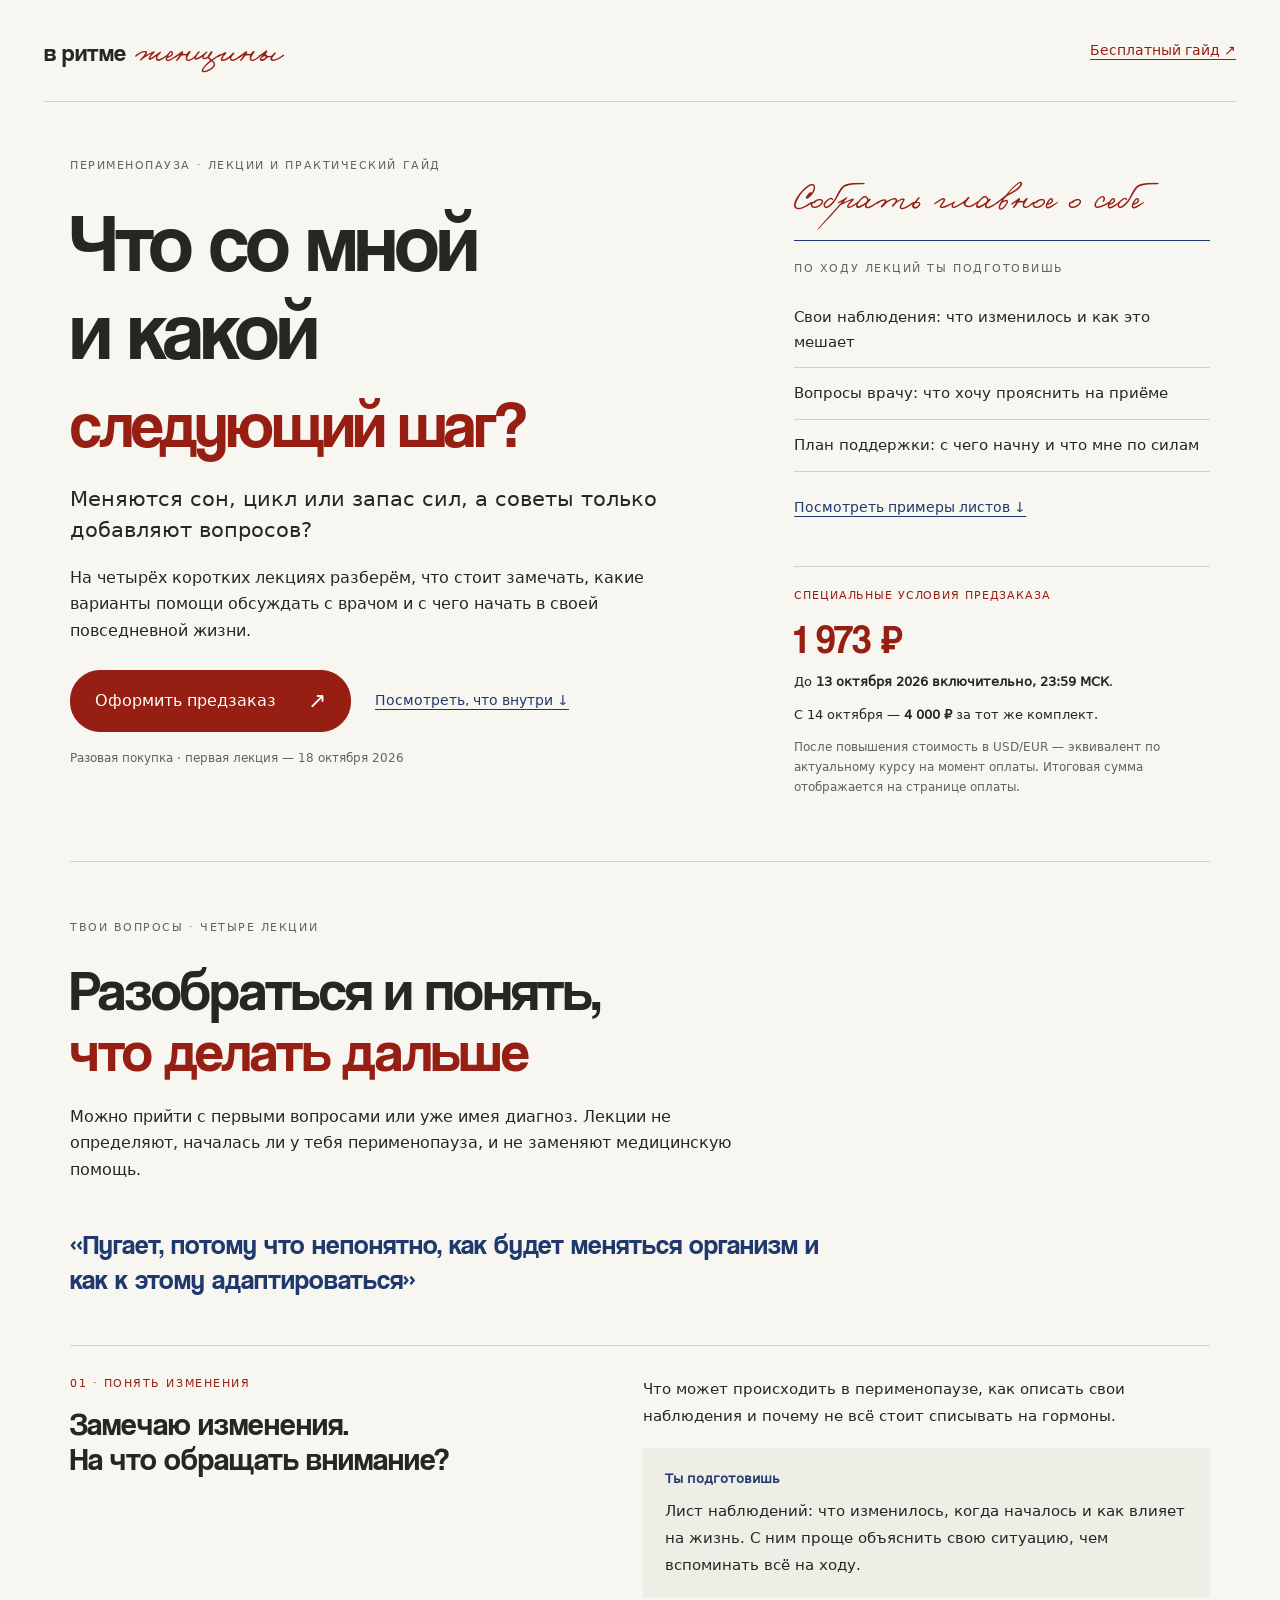
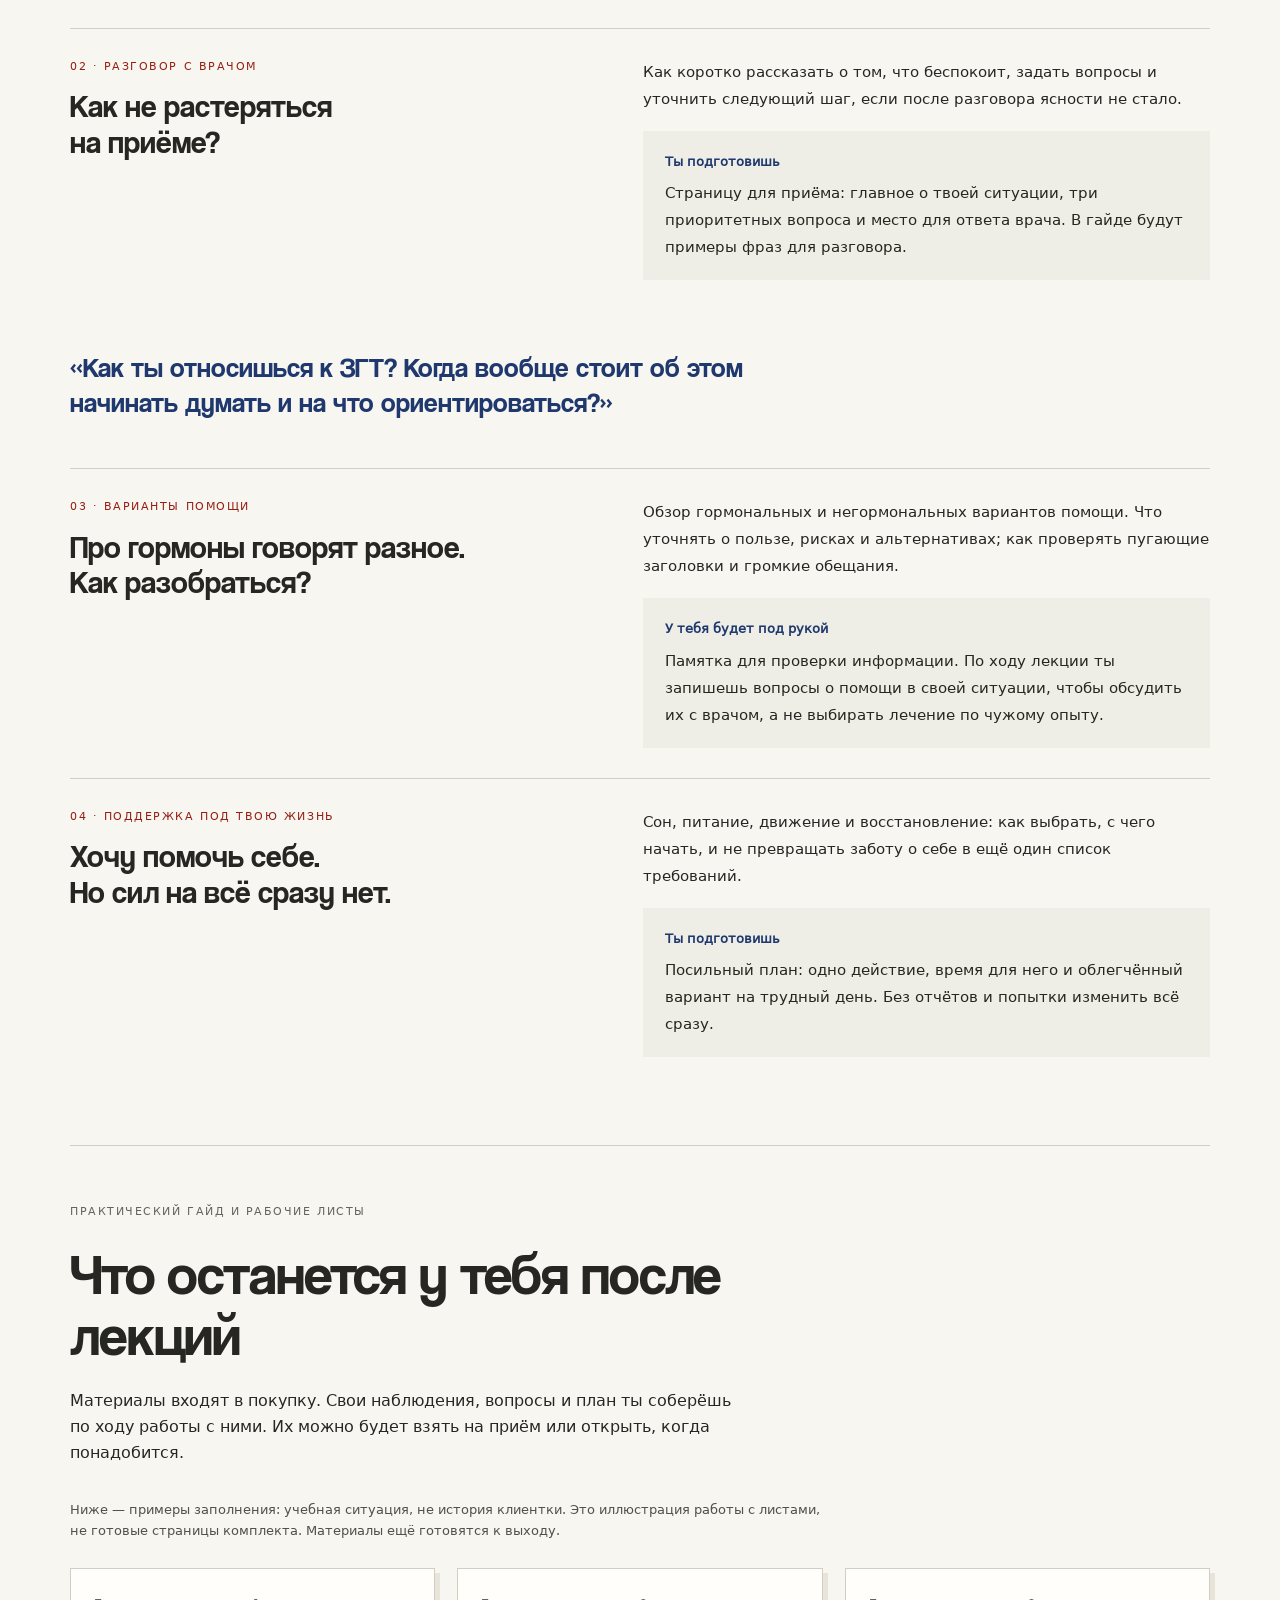
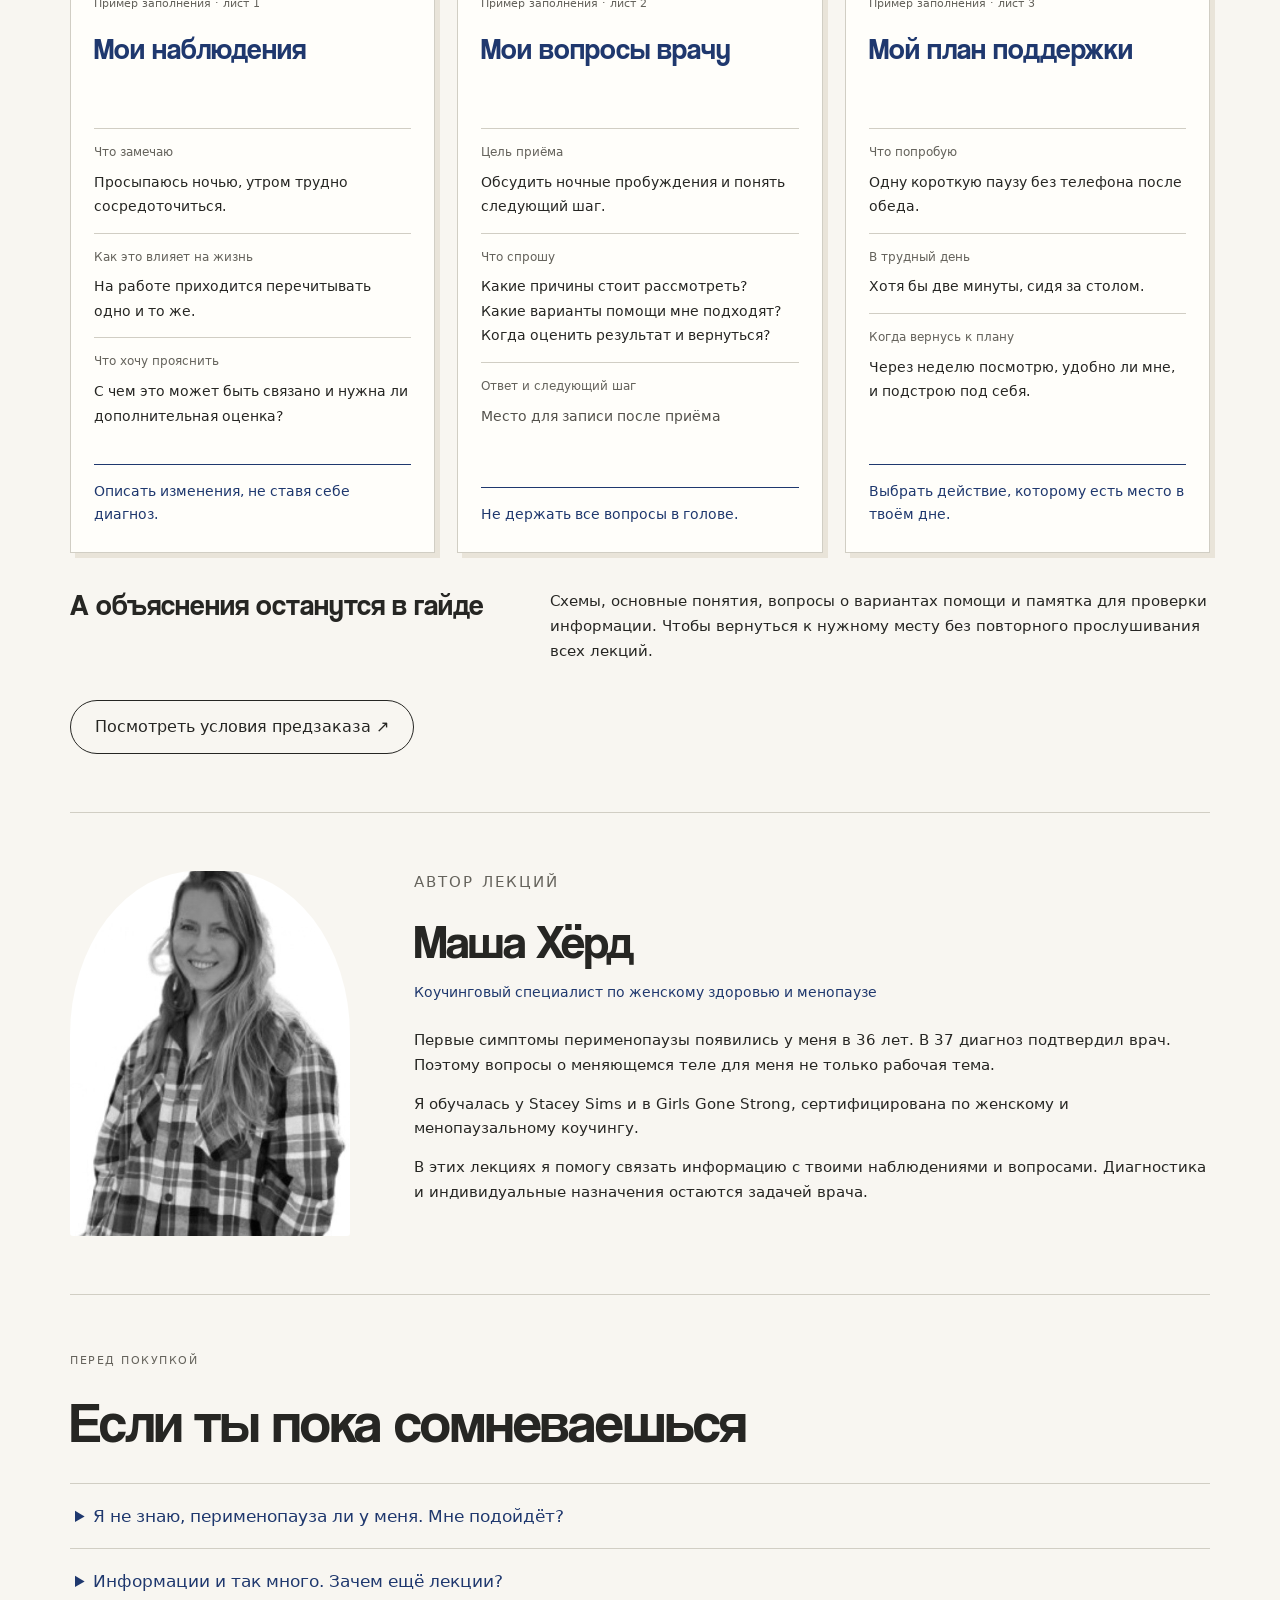
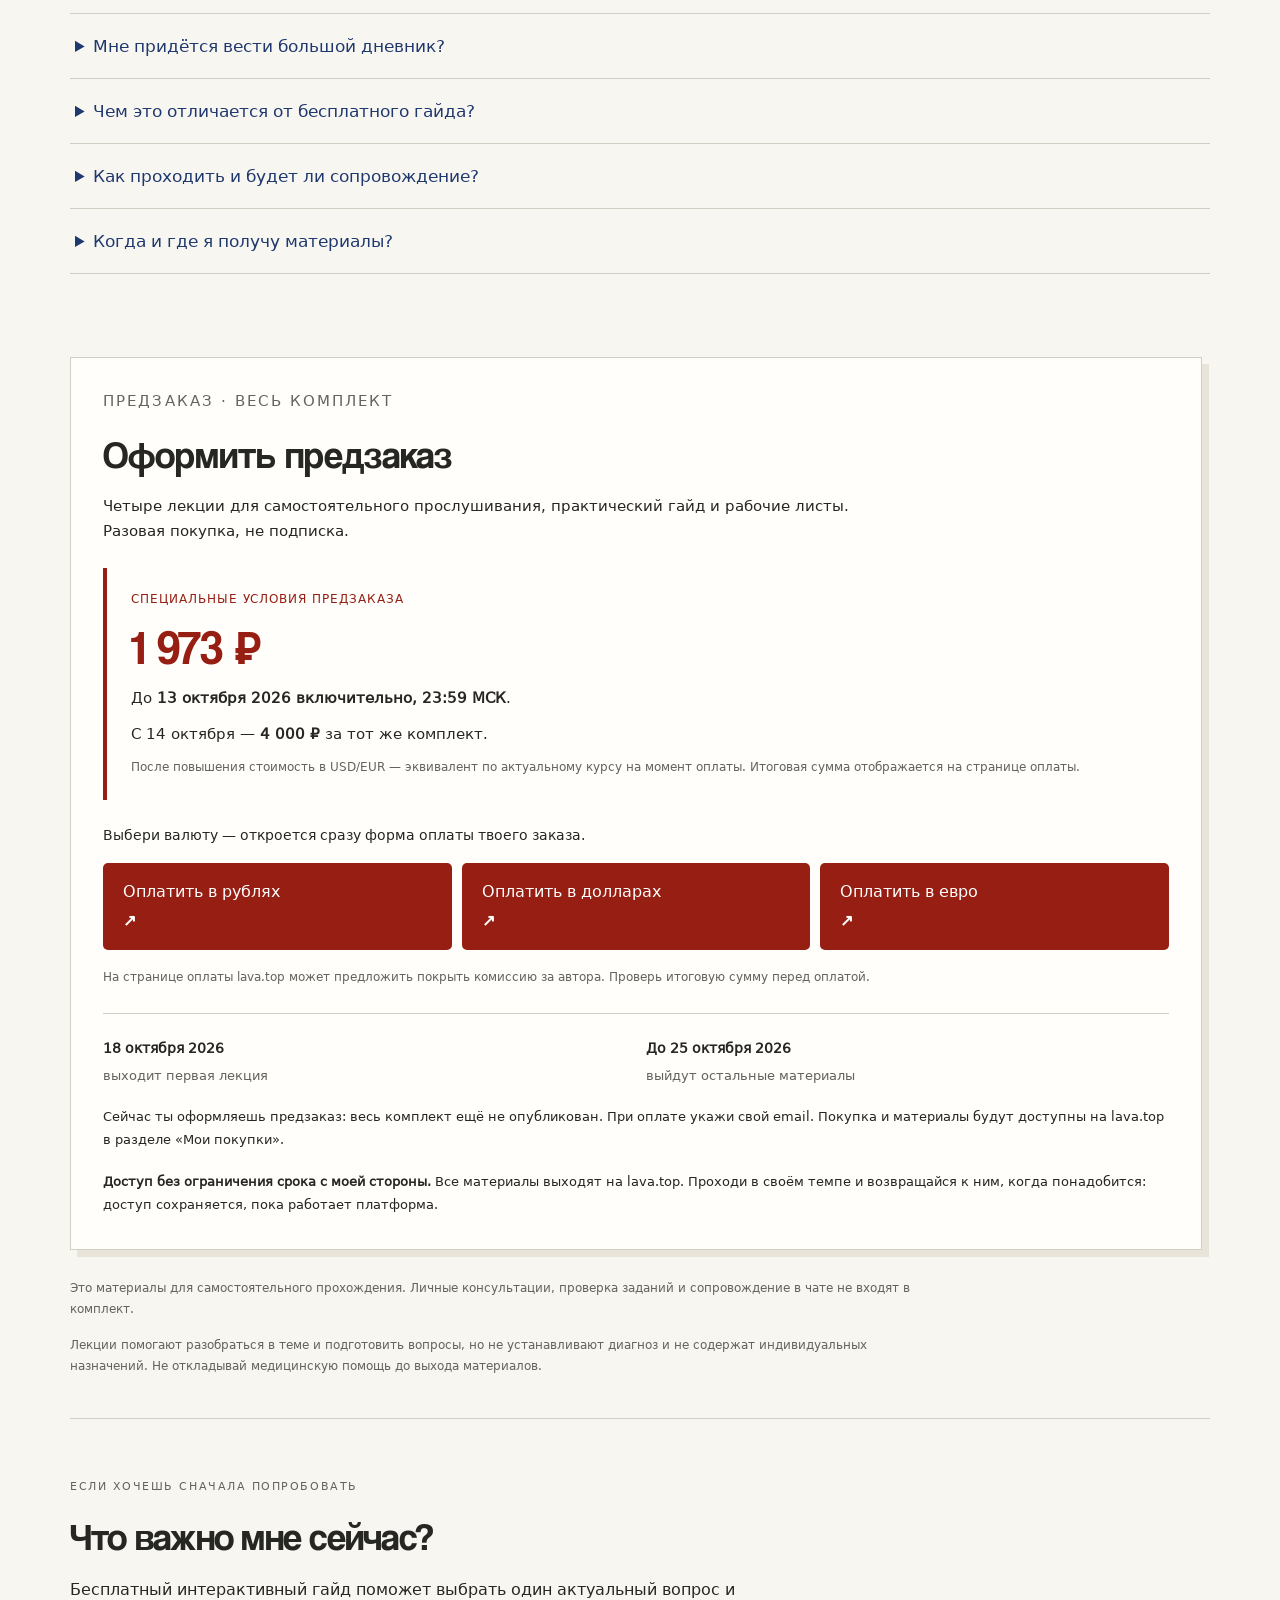
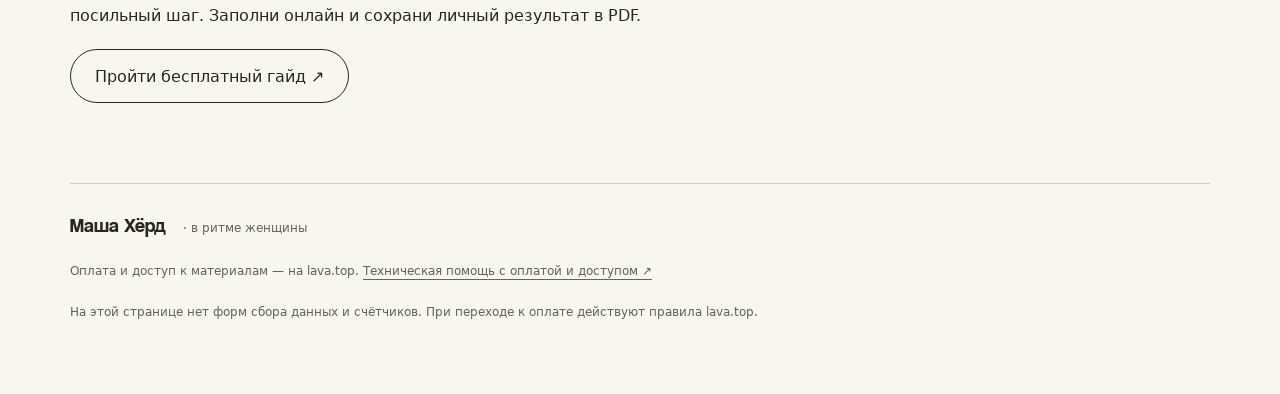
==== commit 928b1b37: "style: keep audience quotes without captions" ====
--- a/index.html
+++ b/index.html
@@ -14,10 +14,10 @@
 <div class="special-terms"><p class="special-label">Специальные условия предзаказа</p><p class="special-price"><strong>1 973 ₽</strong></p><p>До <strong>13 октября 2026 включительно, 23:59 МСК</strong>.</p><p class="special-after">С 14 октября — <strong>4 000 ₽</strong> за тот же комплект.</p><p class="special-currency">После повышения стоимость в USD/EUR — эквивалент по актуальному курсу на момент оплаты. Итоговая сумма отображается на странице оплаты.</p></div></aside></section>
 <section class="results-section" id="course" aria-labelledby="course-title">
 <div class="section-heading"><p class="eyebrow">Твои вопросы · четыре лекции</p><h2 id="course-title">Разобраться и понять,<br><em>что делать дальше</em></h2><p>Можно прийти с первыми вопросами или уже имея диагноз. Лекции не определяют, началась ли у тебя перименопауза, и не заменяют медицинскую помощь.</p></div>
-<figure class="client-voice"><blockquote>«Пугает, потому что непонятно, как будет меняться организм и как к этому адаптироваться»</blockquote><figcaption>Из входящей анкеты «В ритме женщины 3.0» · запрос к прежней программе, не отзыв об этих лекциях</figcaption></figure>
+<figure class="client-voice"><blockquote>«Пугает, потому что непонятно, как будет меняться организм и как к этому адаптироваться»</blockquote></figure>
 <article class="lesson-result"><div class="lesson-question"><p class="smallcaps">01 · Понять изменения</p><h3>Замечаю изменения.<br>На что обращать внимание?</h3></div><div class="lesson-answer"><p>Что может происходить в перименопаузе, как описать свои наблюдения и почему не всё стоит списывать на гормоны.</p><p class="takeaway"><strong>Ты подготовишь</strong>Лист наблюдений: что изменилось, когда началось и как влияет на жизнь. С ним проще объяснить свою ситуацию, чем вспоминать всё на ходу.</p></div></article>
 <article class="lesson-result"><div class="lesson-question"><p class="smallcaps">02 · Разговор с врачом</p><h3>Как не растеряться<br>на приёме?</h3></div><div class="lesson-answer"><p>Как коротко рассказать о том, что беспокоит, задать вопросы и уточнить следующий шаг, если после разговора ясности не стало.</p><p class="takeaway"><strong>Ты подготовишь</strong>Страницу для приёма: главное о твоей ситуации, три приоритетных вопроса и место для ответа врача. В гайде будут примеры фраз для разговора.</p></div></article>
-<figure class="client-voice"><blockquote>«Как ты относишься к ЗГТ? Когда вообще стоит об этом начинать думать и на что ориентироваться?»</blockquote><figcaption>Из чата «Где мой ритм» · запрос к прежней программе, не отзыв об этих лекциях</figcaption></figure>
+<figure class="client-voice"><blockquote>«Как ты относишься к ЗГТ? Когда вообще стоит об этом начинать думать и на что ориентироваться?»</blockquote></figure>
 <article class="lesson-result"><div class="lesson-question"><p class="smallcaps">03 · Варианты помощи</p><h3>Про гормоны говорят разное.<br>Как разобраться?</h3></div><div class="lesson-answer"><p>Обзор гормональных и негормональных вариантов помощи. Что уточнять о пользе, рисках и альтернативах; как проверять пугающие заголовки и громкие обещания.</p><p class="takeaway"><strong>У тебя будет под рукой</strong>Памятка для проверки информации. По ходу лекции ты запишешь вопросы о помощи в своей ситуации, чтобы обсудить их с врачом, а не выбирать лечение по чужому опыту.</p></div></article>
 <article class="lesson-result"><div class="lesson-question"><p class="smallcaps">04 · Поддержка под твою жизнь</p><h3>Хочу помочь себе.<br>Но сил на всё сразу нет.</h3></div><div class="lesson-answer"><p>Сон, питание, движение и восстановление: как выбрать, с чего начать, и не превращать заботу о себе в ещё один список требований.</p><p class="takeaway"><strong>Ты подготовишь</strong>Посильный план: одно действие, время для него и облегчённый вариант на трудный день. Без отчётов и попытки изменить всё сразу.</p></div></article>
 </section>
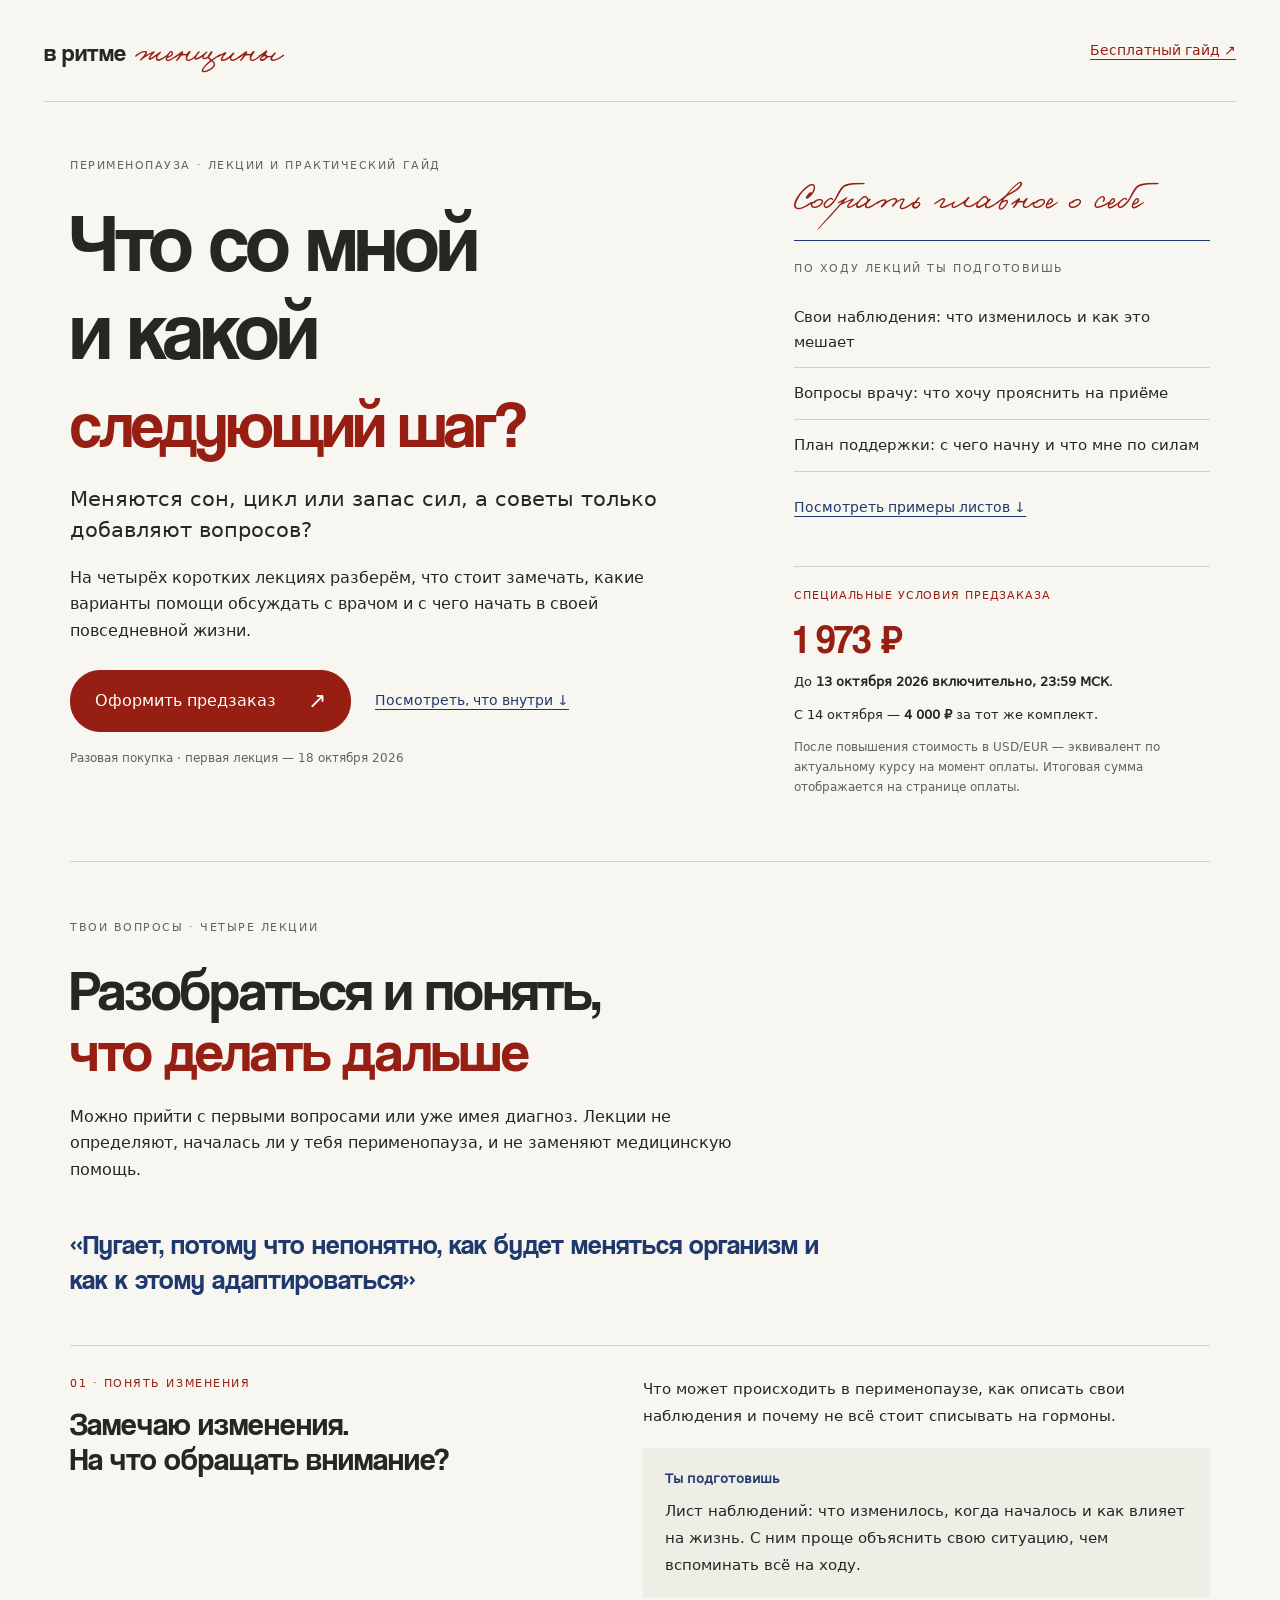
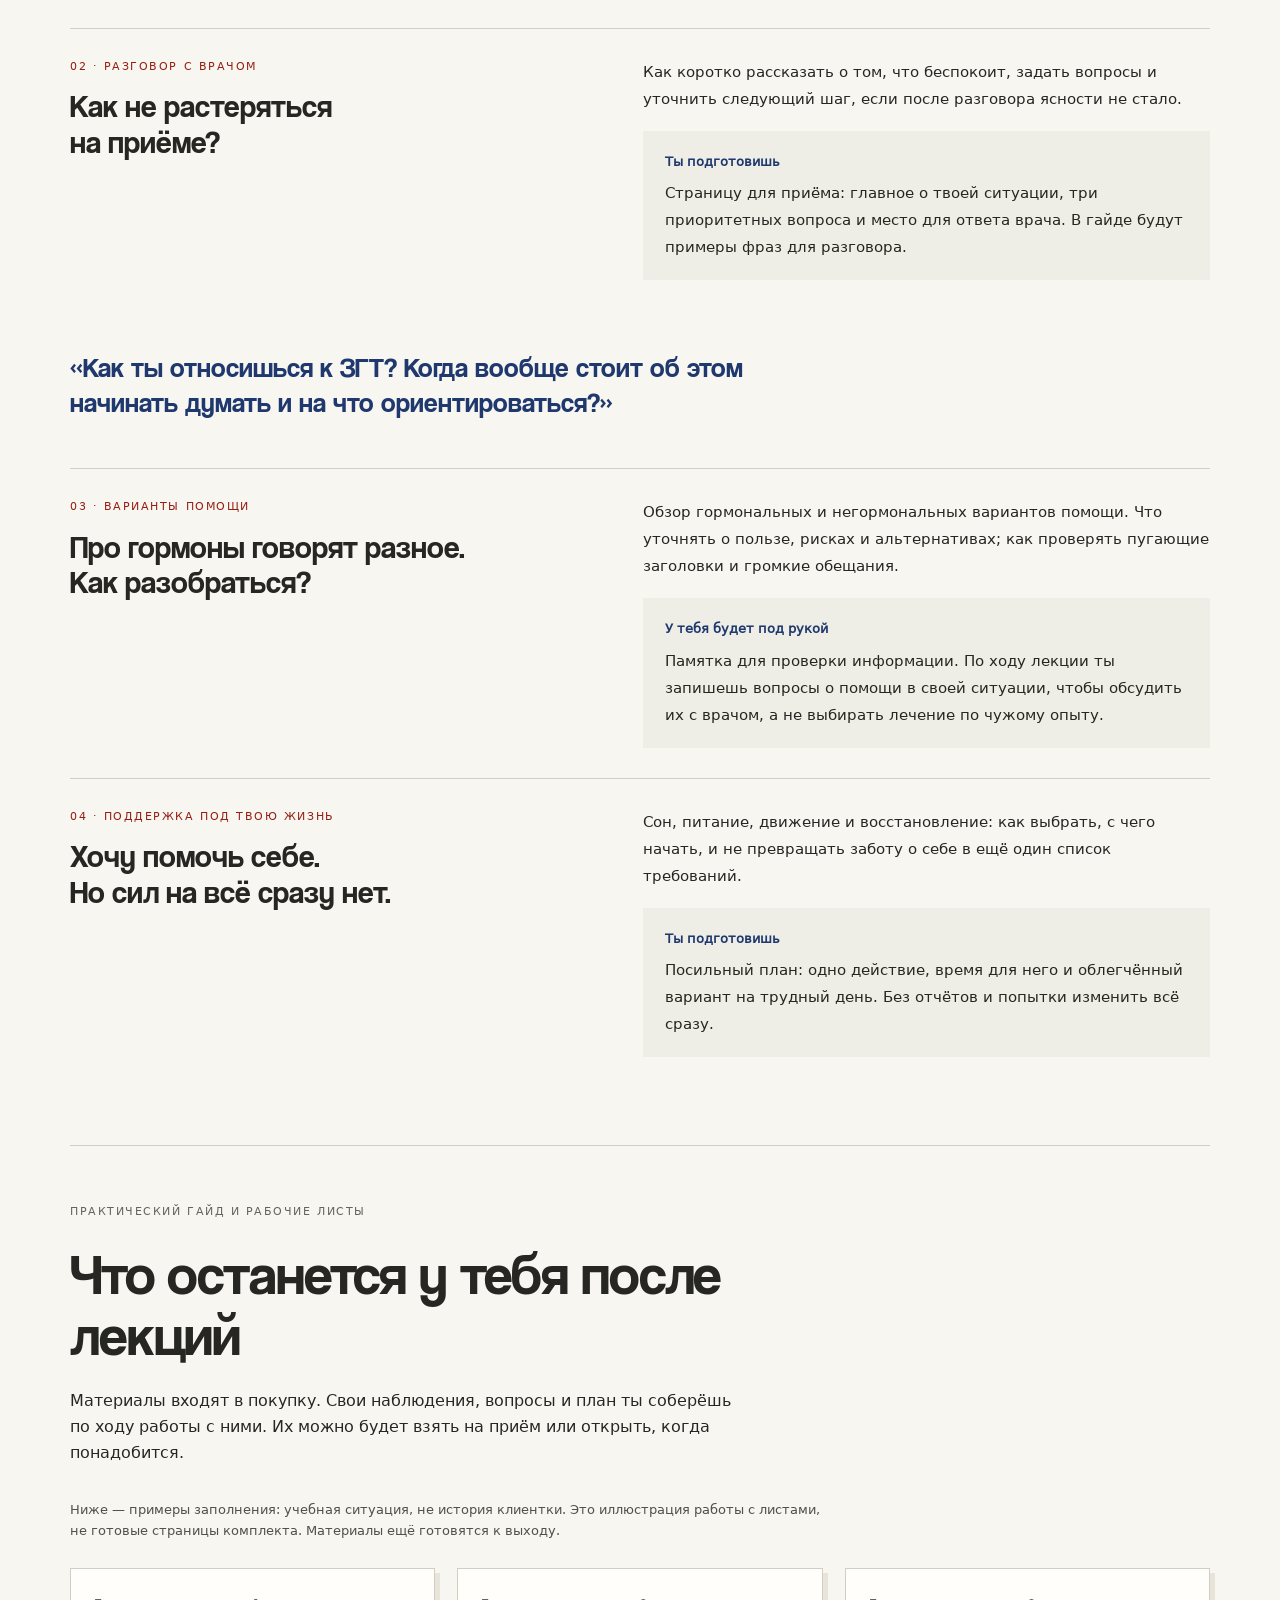
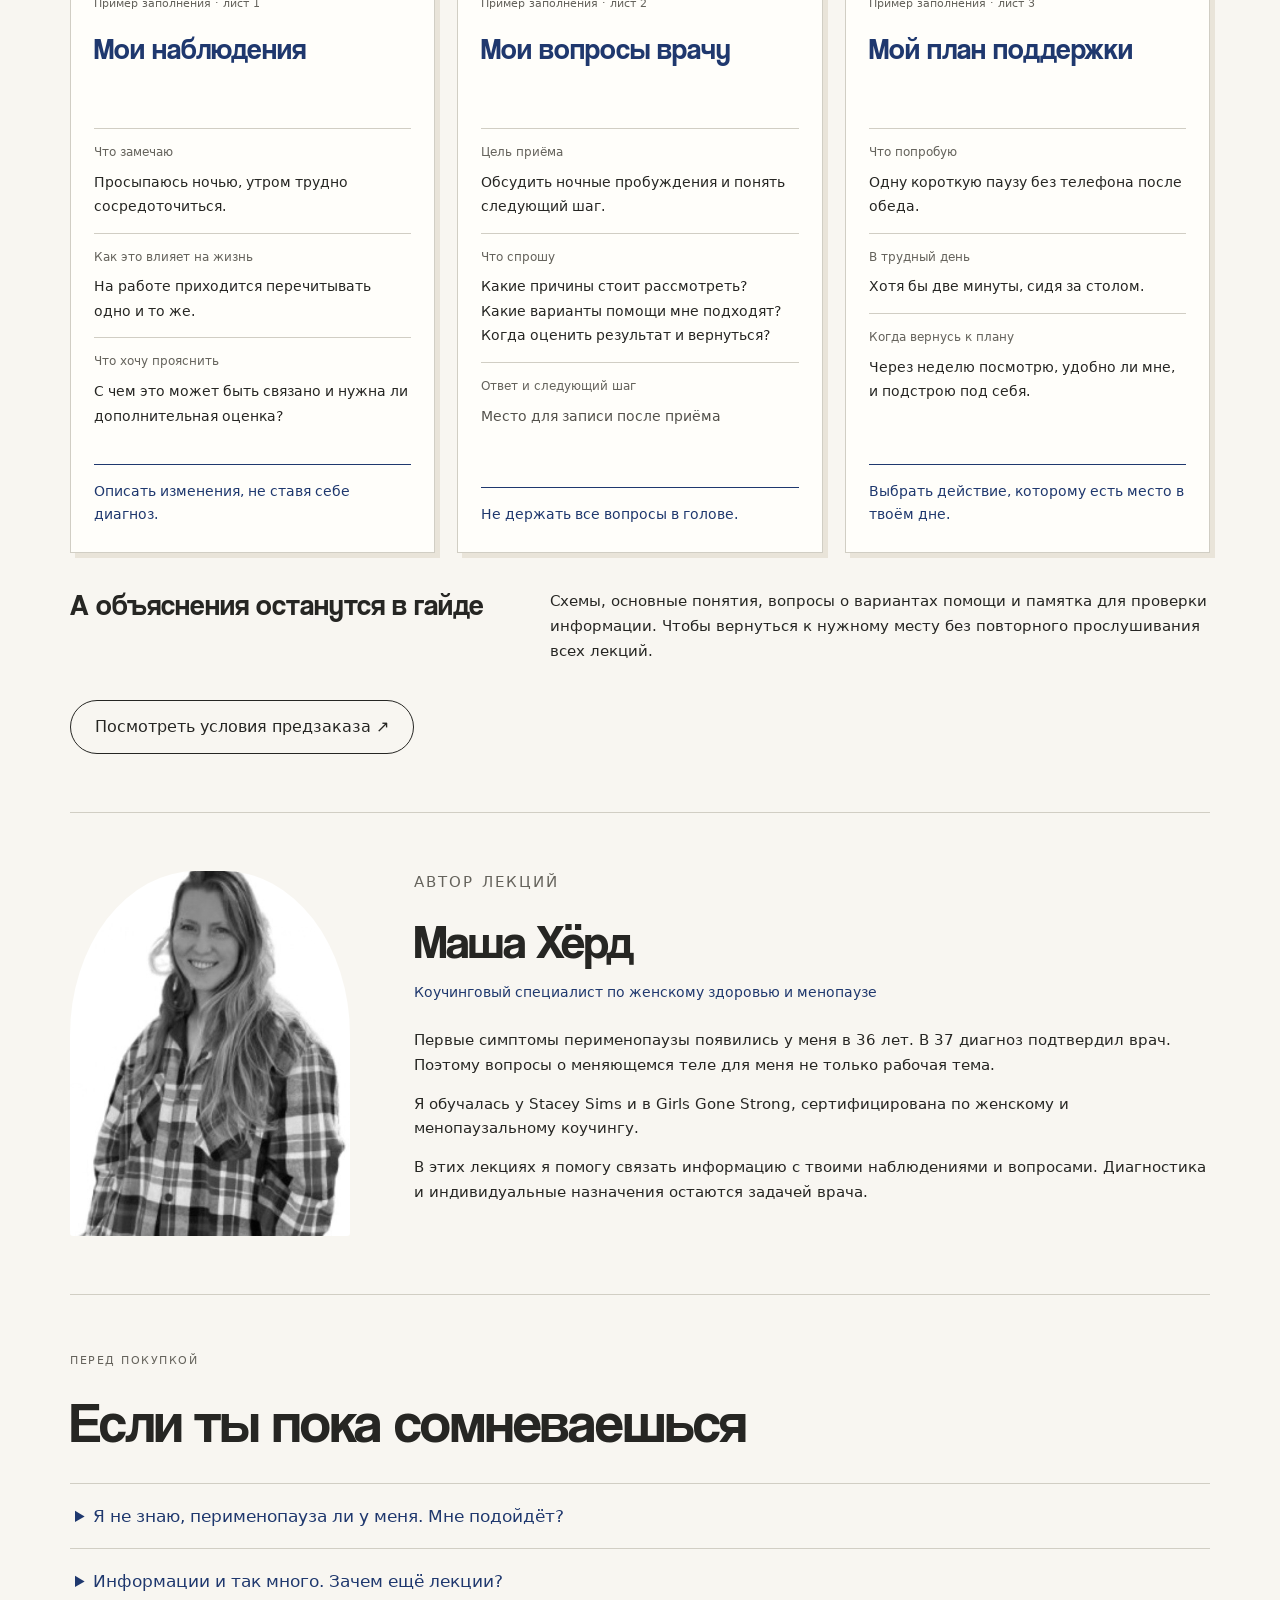
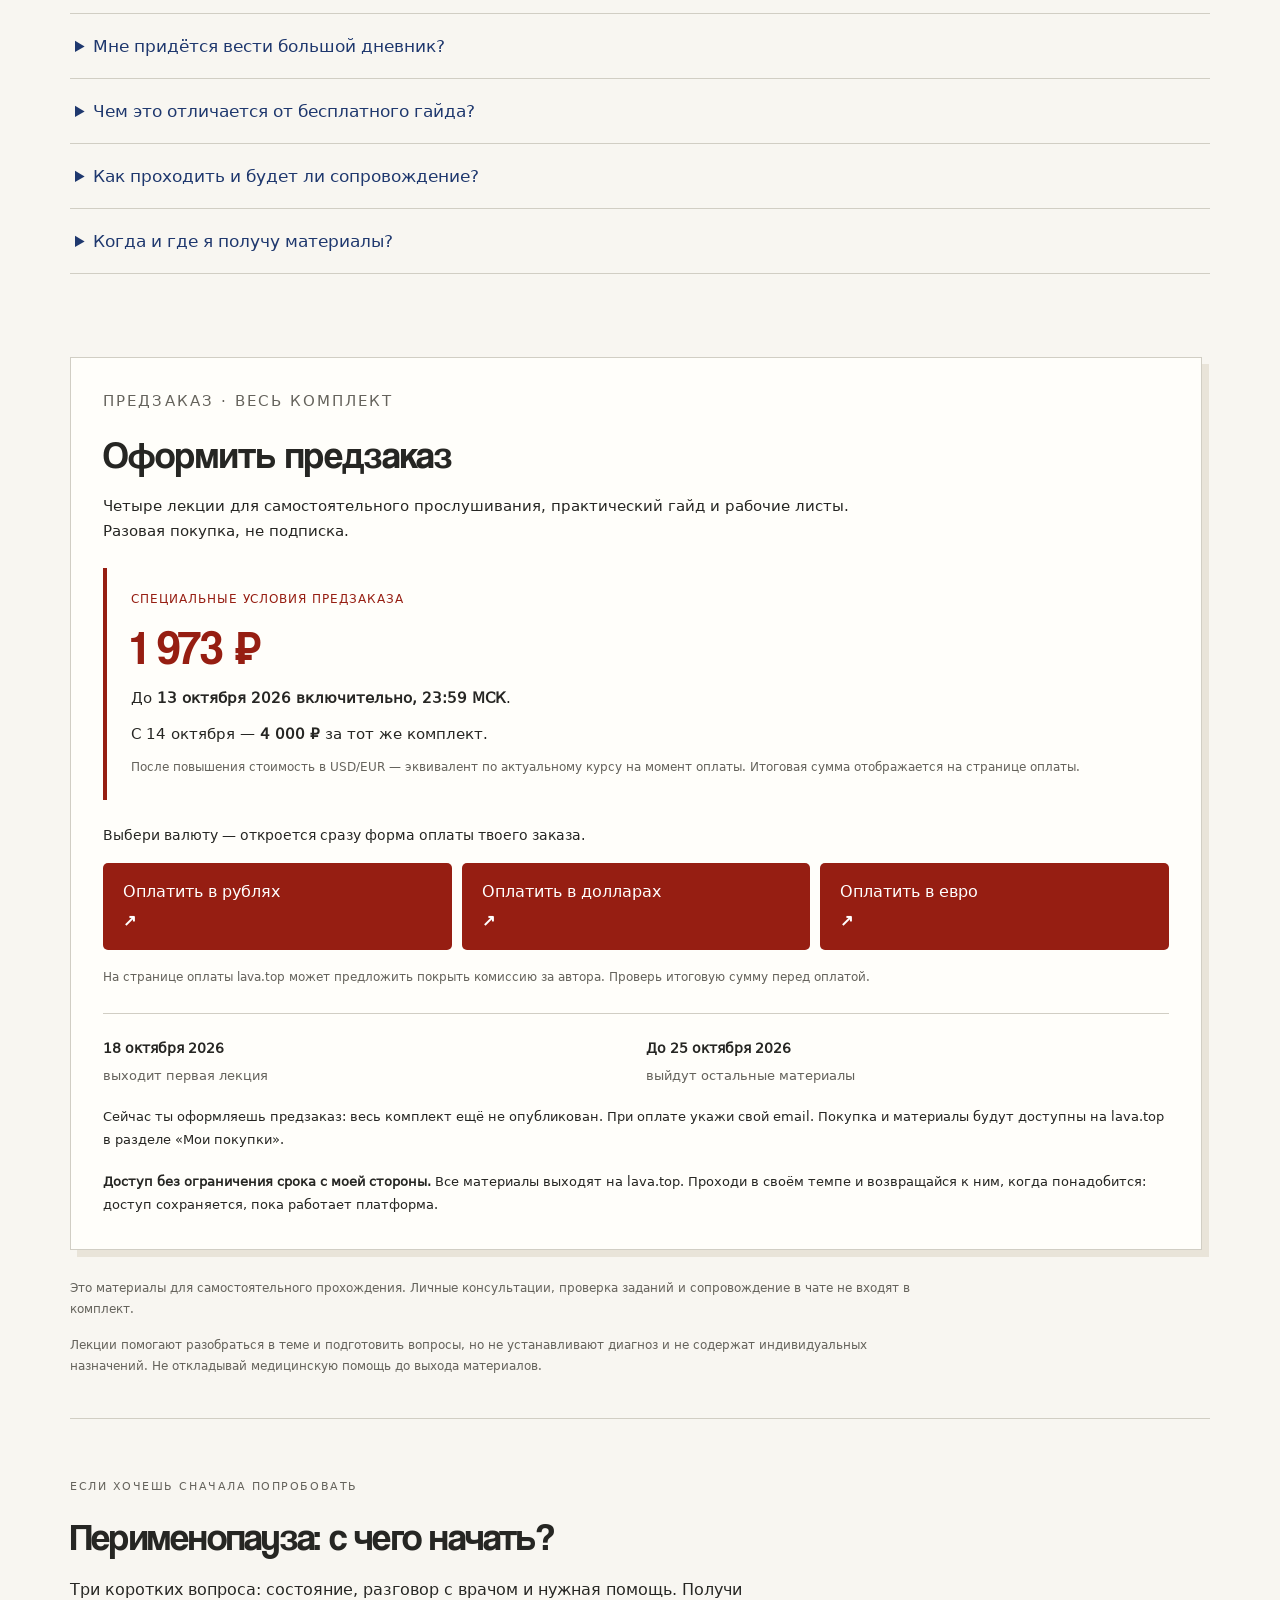
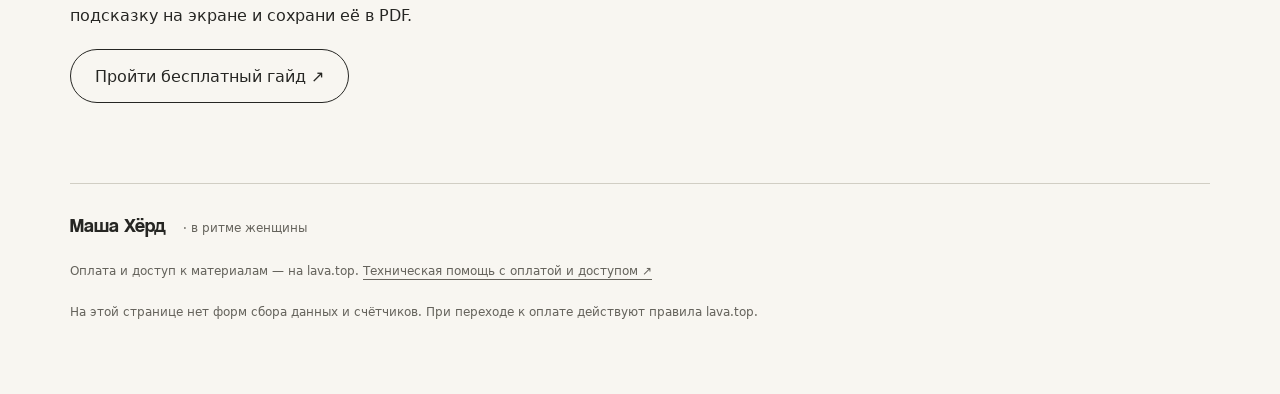
==== commit 52e68f03: "feat: publish updated guide and personal coaching page" ====
--- a/index.html
+++ b/index.html
@@ -44,5 +44,5 @@
 <section class="payment-section" aria-label="Условия предзаказа">
 <div class="purchase" id="payment"><div class="purchase-heading"><p class="eyebrow">Предзаказ · весь комплект</p><h4>Оформить предзаказ</h4><p>Четыре лекции для самостоятельного прослушивания, практический гайд и рабочие листы.<br>Разовая покупка, не подписка.</p></div><div class="special-terms"><p class="special-label">Специальные условия предзаказа</p><p class="special-price"><strong>1 973 ₽</strong></p><p>До <strong>13 октября 2026 включительно, 23:59 МСК</strong>.</p><p class="special-after">С 14 октября — <strong>4 000 ₽</strong> за тот же комплект.</p><p class="special-currency">После повышения стоимость в USD/EUR — эквивалент по актуальному курсу на момент оплаты. Итоговая сумма отображается на странице оплаты.</p></div><p class="payment-instruction">Выбери валюту — откроется сразу форма оплаты твоего заказа.</p><div class="payment-buttons"><a class="pay-button" data-currency="RUB" href="https://app.lava.top/products/8290bbf7-894e-4805-be69-6d228749c242/472b39af-ca60-4318-80c0-99af1f4651cc?currency=RUB" target="_blank" rel="noopener noreferrer"><span>Оплатить в рублях</span><strong aria-hidden="true">↗</strong></a><a class="pay-button" data-currency="USD" href="https://app.lava.top/products/8290bbf7-894e-4805-be69-6d228749c242/472b39af-ca60-4318-80c0-99af1f4651cc?currency=USD" target="_blank" rel="noopener noreferrer"><span>Оплатить в долларах</span><strong aria-hidden="true">↗</strong></a><a class="pay-button" data-currency="EUR" href="https://app.lava.top/products/8290bbf7-894e-4805-be69-6d228749c242/472b39af-ca60-4318-80c0-99af1f4651cc?currency=EUR" target="_blank" rel="noopener noreferrer"><span>Оплатить в евро</span><strong aria-hidden="true">↗</strong></a></div><p class="fee-note">На странице оплаты lava.top может предложить покрыть комиссию за автора. Проверь итоговую сумму перед оплатой.</p><div class="release"><p><strong>18 октября 2026</strong><span>выходит первая лекция</span></p><p><strong>До 25 октября 2026</strong><span>выйдут остальные материалы</span></p></div><p class="delivery">Сейчас ты оформляешь предзаказ: весь комплект ещё не опубликован. При оплате укажи свой email. Покупка и материалы будут доступны на lava.top в разделе «Мои покупки».</p><p class="access-term"><strong>Доступ без ограничения срока с моей стороны.</strong> Все материалы выходят на lava.top. Проходи в своём темпе и возвращайся к ним, когда понадобится: доступ сохраняется, пока работает платформа.</p></div><div class="offer-scope"><p>Это материалы для самостоятельного прохождения. Личные консультации, проверка заданий и сопровождение в чате не входят в комплект.</p><p>Лекции помогают разобраться в теме и подготовить вопросы, но не устанавливают диагноз и не содержат индивидуальных назначений. Не откладывай медицинскую помощь до выхода материалов.</p></div>
 </section>
-<section class="free-guide"><p class="eyebrow">Если хочешь сначала попробовать</p><h2>Что важно мне сейчас?</h2><p>Бесплатный интерактивный гайд поможет выбрать один актуальный вопрос и посильный шаг. Заполни онлайн и сохрани личный результат в PDF.</p><a class="secondary" href="guide/">Пройти бесплатный гайд ↗</a></section>
+<section class="free-guide"><p class="eyebrow">Если хочешь сначала попробовать</p><h2>Перименопауза: с чего начать?</h2><p>Три коротких вопроса: состояние, разговор с врачом и нужная помощь. Получи подсказку на экране и сохрани её в PDF.</p><a class="secondary" href="guide/">Пройти бесплатный гайд ↗</a></section>
 </main><footer><div class="footer-name">Маша Хёрд <span>· в ритме женщины</span></div><p>Оплата и доступ к материалам — на lava.top. <a href="https://app.lava.top/help" target="_blank" rel="noopener noreferrer">Техническая помощь с оплатой и доступом ↗</a></p><p class="fine">На этой странице нет форм сбора данных и счётчиков. При переходе к оплате действуют правила lava.top.</p></footer></body></html>
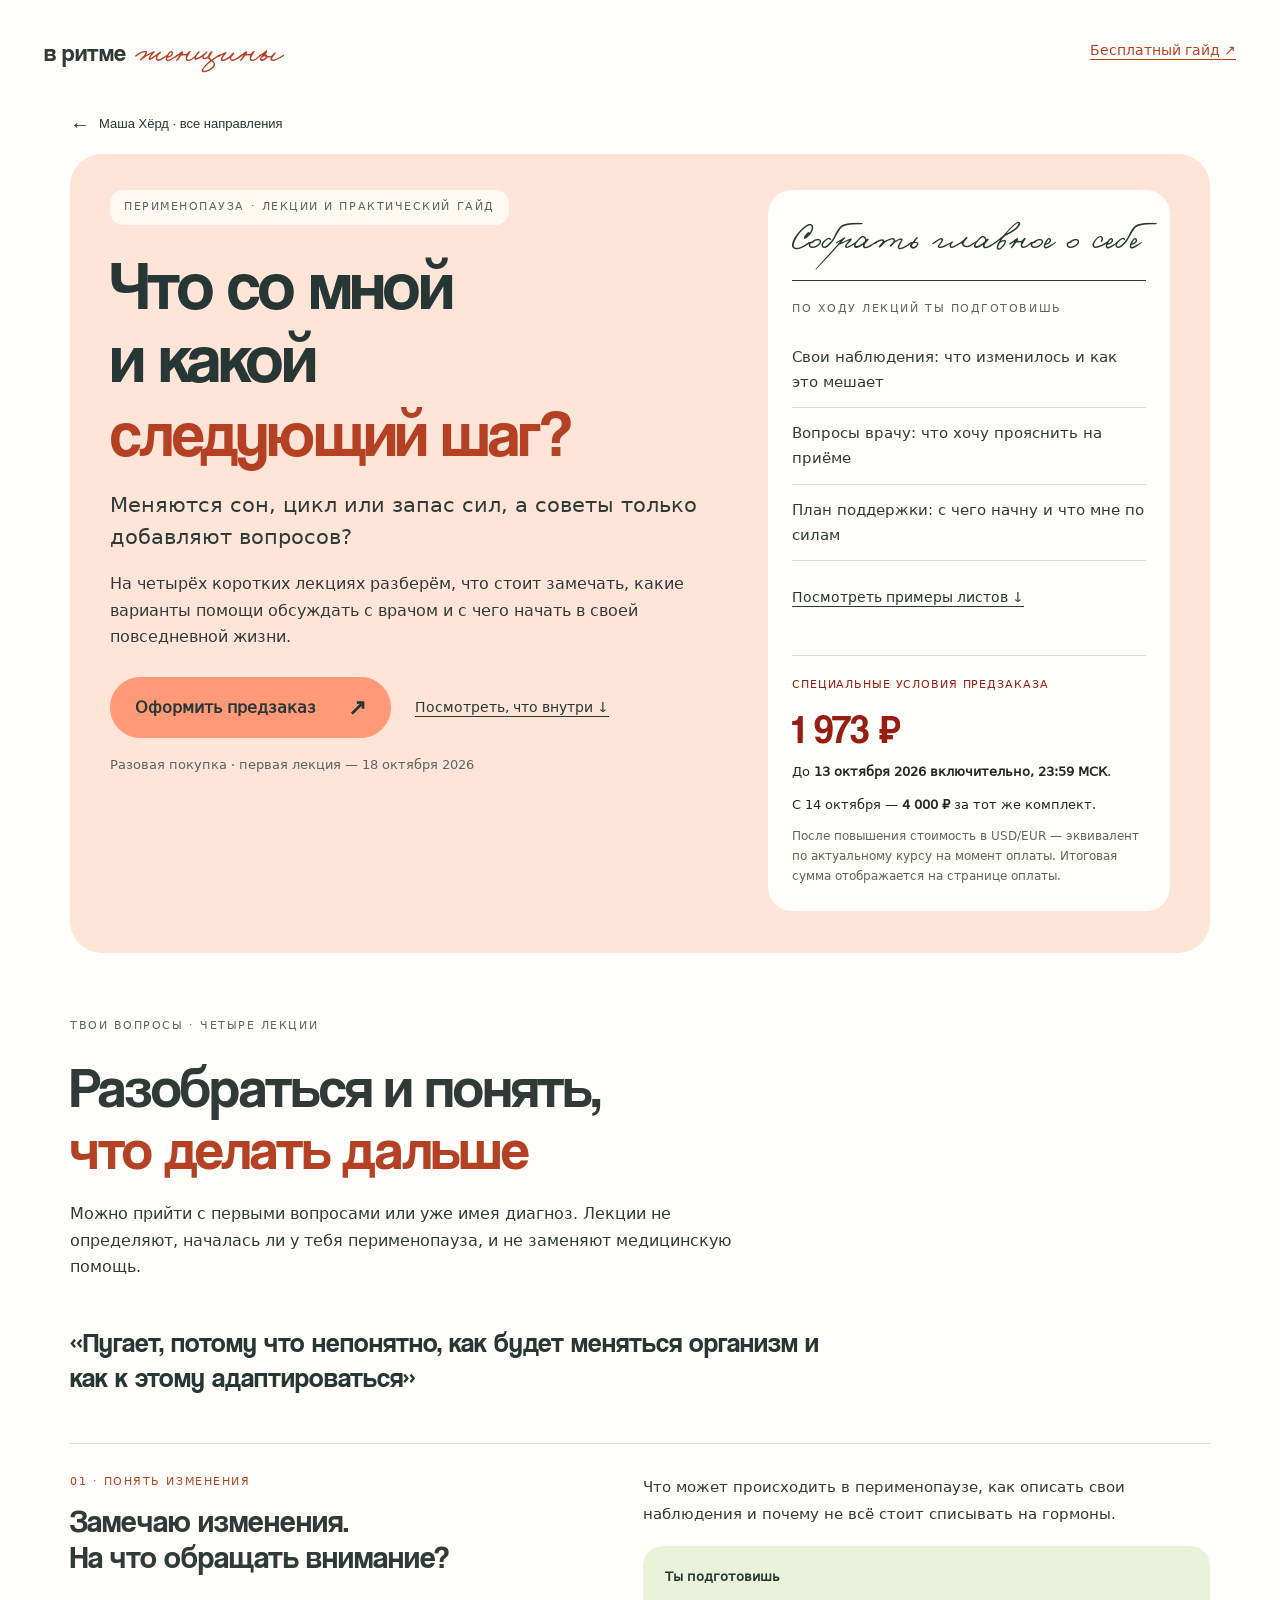
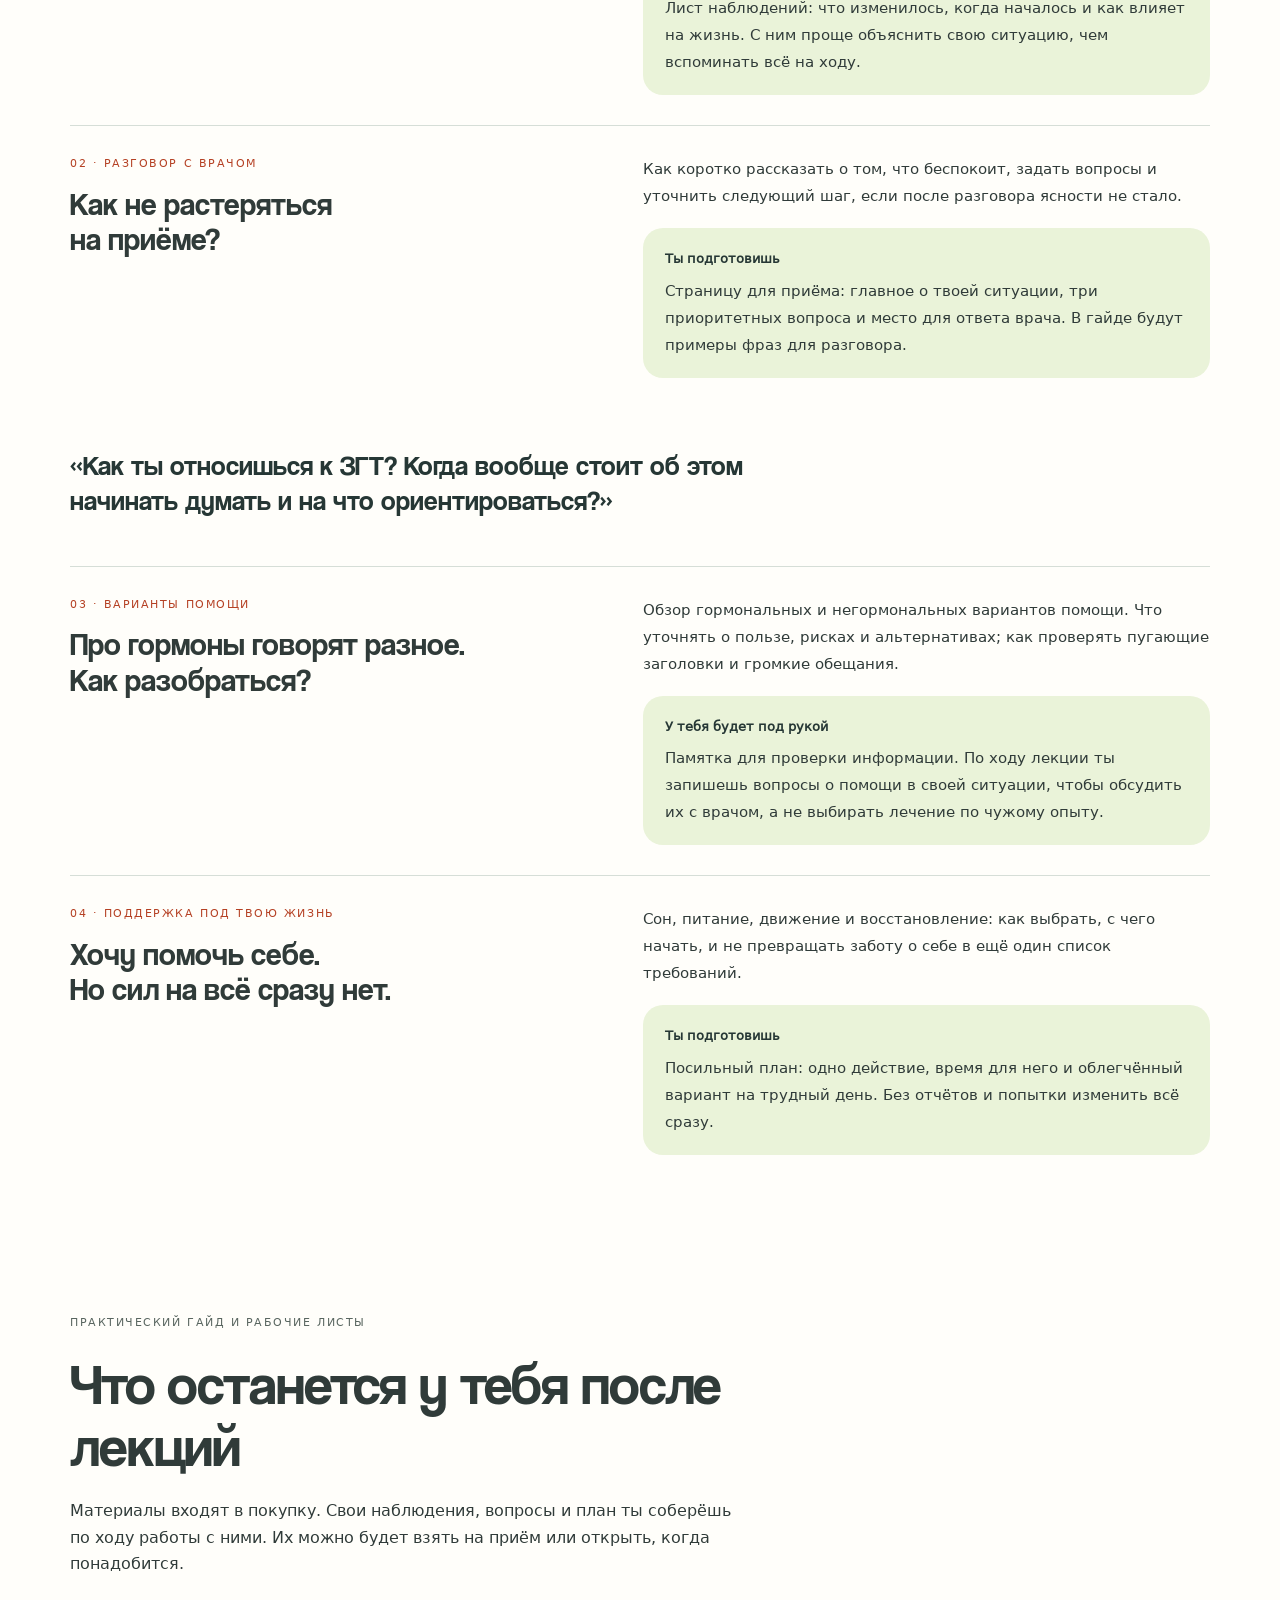
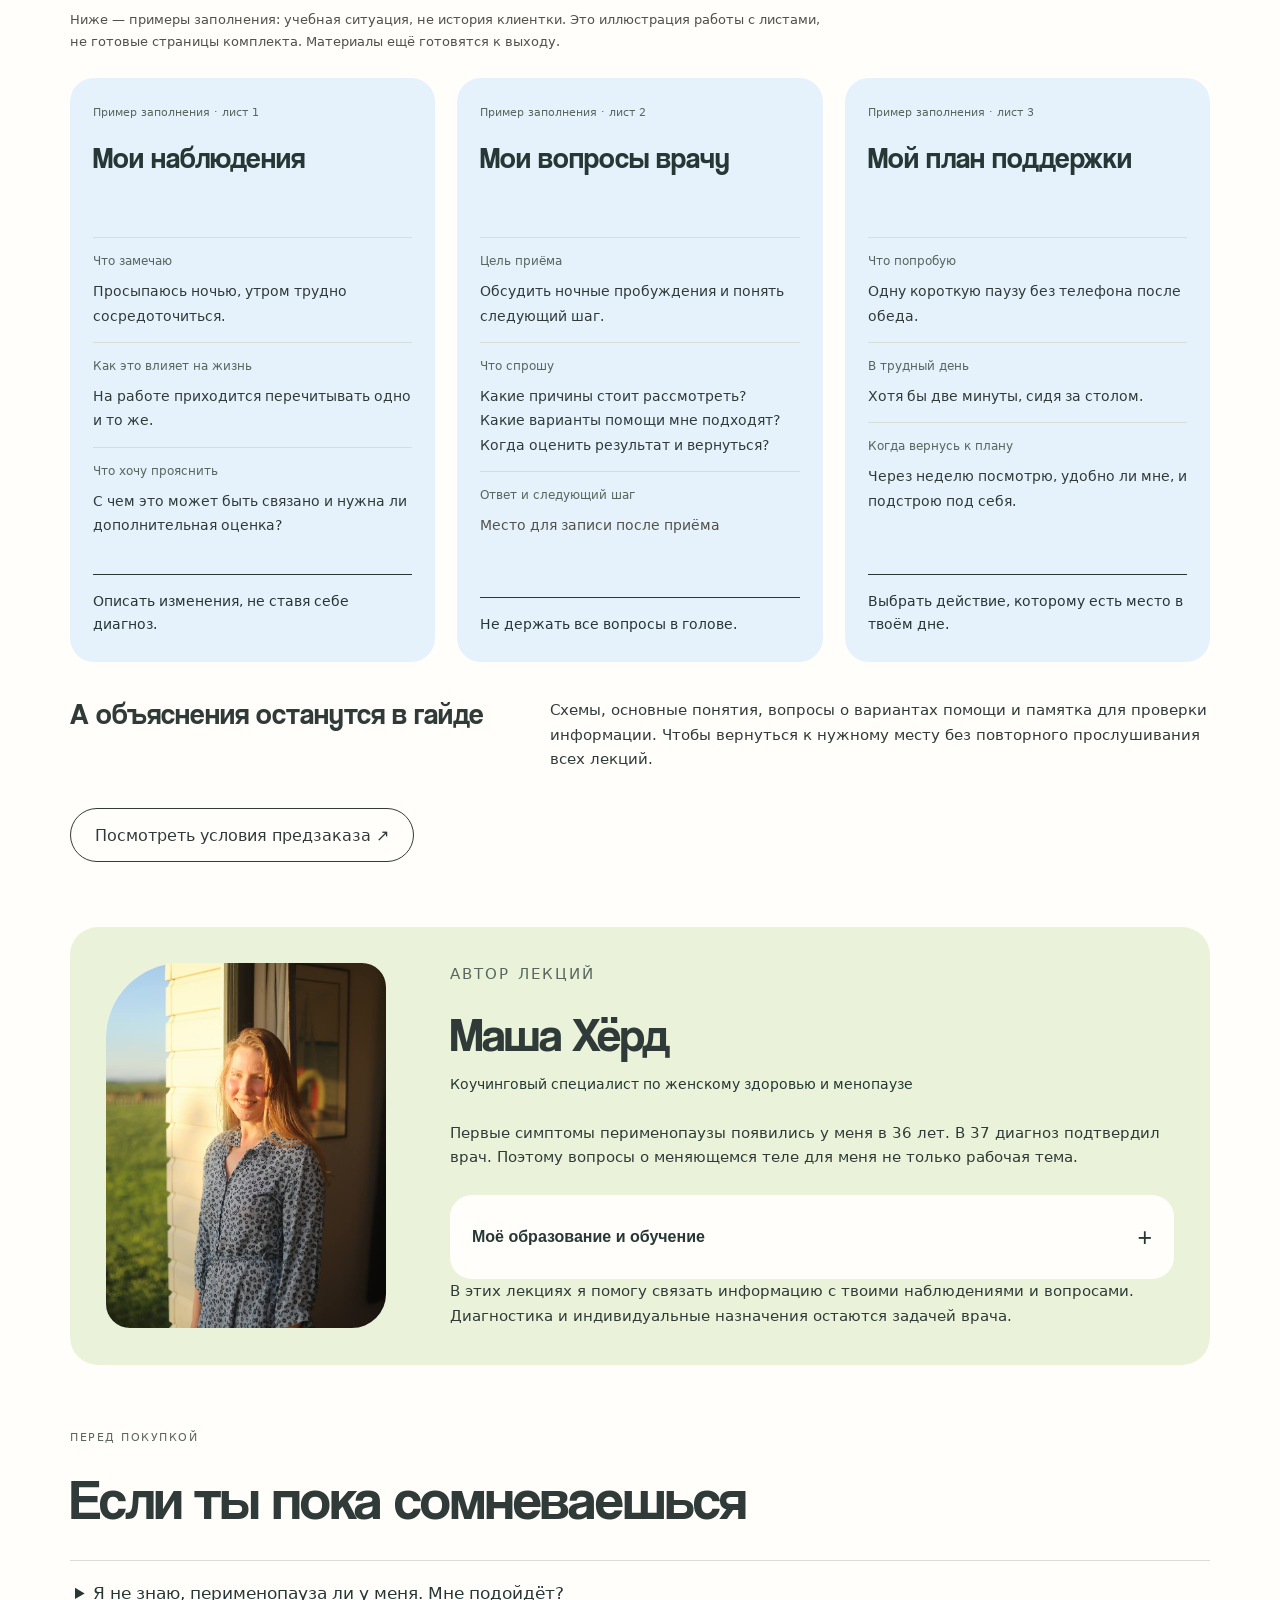
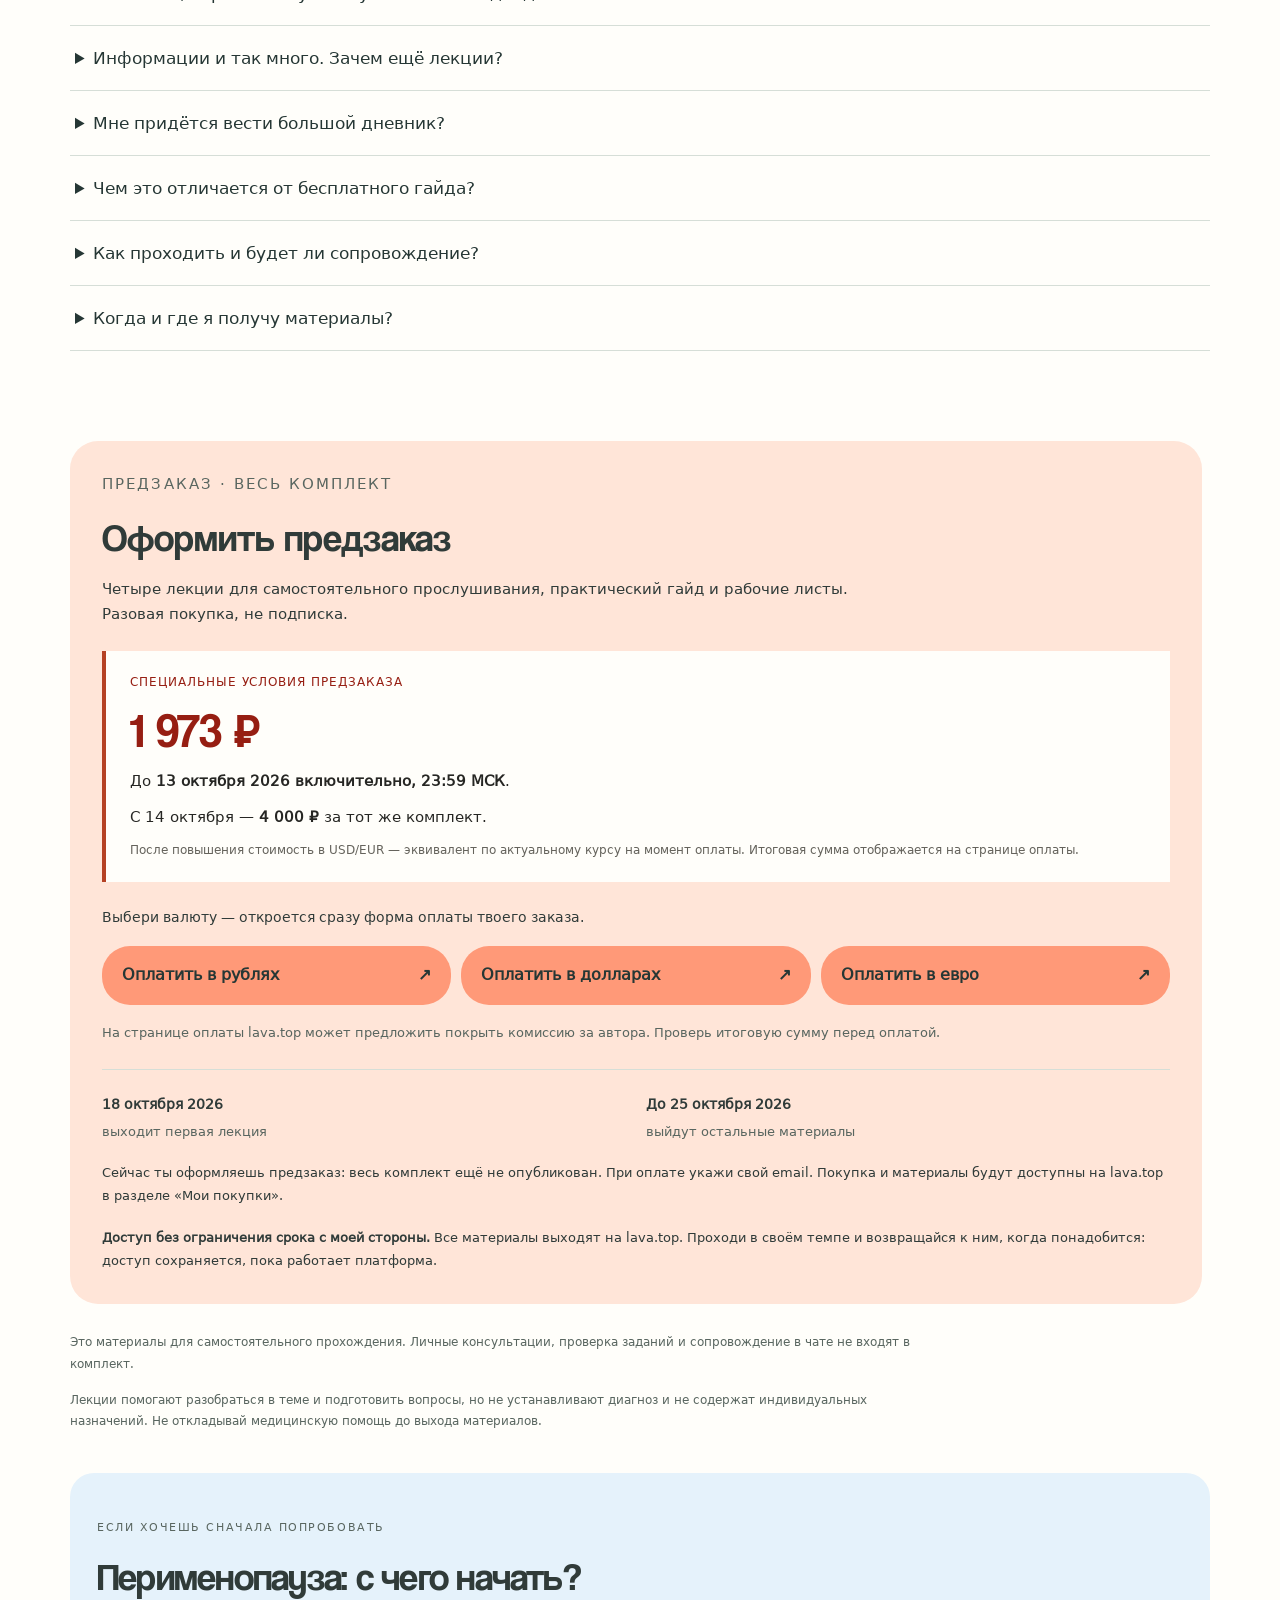
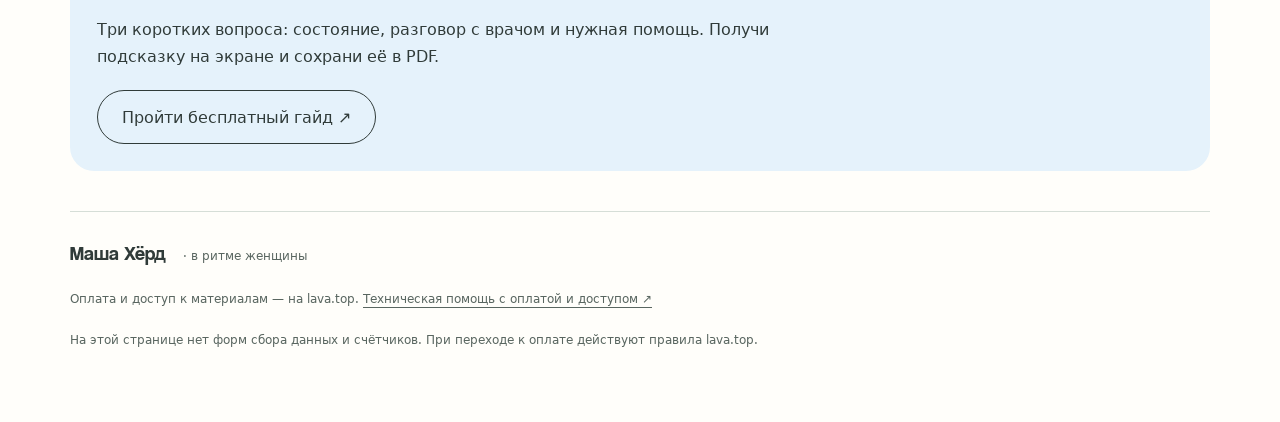
==== commit b3397704: "Refresh light personal design and clarify author education" ====
--- a/index.html
+++ b/index.html
@@ -1,9 +1,10 @@
-<!doctype html><html lang="ru"><head><meta charset="utf-8"><meta name="viewport" content="width=device-width,initial-scale=1"><meta name="referrer" content="no-referrer"><meta name="description" content="Перименопауза: что со мной и какой следующий шаг. Четыре лекции, практический гайд и рабочие листы Маши Хёрд. Предзаказ: 1 973 ₽ / 23 USD / 21 EUR."><title>Перименопауза: что со мной и какой следующий шаг · Маша Хёрд</title><link rel="canonical" href="https://architripture.github.io/perimenopause/"><link rel="icon" href="data:,"><link rel="stylesheet" href="guide/style.css"><link rel="stylesheet" href="guide/offer.css"><link rel="stylesheet" href="guide/special-terms.css?v=1"><link rel="stylesheet" href="results.css?v=1"></head><body>
+<!DOCTYPE html>
+<html lang="ru"><head><meta charset="utf-8"/><meta content="width=device-width,initial-scale=1" name="viewport"/><meta content="no-referrer" name="referrer"/><meta content="Перименопауза: что со мной и какой следующий шаг. Четыре лекции, практический гайд и рабочие листы Маши Хёрд. Предзаказ: 1 973 ₽ / 23 USD / 21 EUR." name="description"/><title>Перименопауза: что со мной и какой следующий шаг · Маша Хёрд</title><link href="https://architripture.github.io/perimenopause/" rel="canonical"/><link href="data:," rel="icon"/><link href="guide/style.css" rel="stylesheet"/><link href="guide/offer.css" rel="stylesheet"/><link href="guide/special-terms.css?v=1" rel="stylesheet"/><link href="results.css?v=1" rel="stylesheet"/><link href="light-style.css?v=20261012" rel="stylesheet"/></head><body class="light-course">
 <a class="skip" href="#main">К содержанию</a>
-<header class="masthead"><a class="wordmark" href="./">в ритме <span>женщины</span></a><a class="course-nav" href="guide/">Бесплатный гайд ↗</a></header><main class="sales-main" id="main">
-<section class="sales-hero" aria-labelledby="page-title">
+<header class="masthead"><a class="wordmark" href="./">в ритме <span>женщины</span></a><a class="course-nav" href="guide/">Бесплатный гайд ↗</a></header><main class="sales-main" id="main"><div class="ecosystem-nav"><a href="https://architripture.github.io/masha-herd/">Маша Хёрд · все направления</a></div>
+<section aria-labelledby="page-title" class="sales-hero">
 <div class="hero-copy"><p class="eyebrow">Перименопауза · лекции и практический гайд</p>
-<h1 id="page-title">Что со мной<br>и какой<br><em>следующий&nbsp;шаг?</em></h1>
+<h1 id="page-title">Что со мной<br/>и какой<br/><em>следующий шаг?</em></h1>
 <p class="intro">Меняются сон, цикл или запас сил, а советы только добавляют вопросов?</p>
 <p class="hero-explain">На четырёх коротких лекциях разберём, что стоит замечать, какие варианты помощи обсуждать с врачом и с чего начать в своей повседневной жизни.</p>
 <div class="hero-actions"><a class="primary" href="#payment">Оформить предзаказ <span>↗</span></a><a class="quiet-link" href="#course">Посмотреть, что внутри ↓</a></div>
@@ -12,28 +13,28 @@
 <aside class="hero-result"><p class="handwriting">Собрать главное о себе</p>
 <div class="result-index"><p class="smallcaps">По ходу лекций ты подготовишь</p><ul><li>Свои наблюдения: что изменилось и как это мешает</li><li>Вопросы врачу: что хочу прояснить на приёме</li><li>План поддержки: с чего начну и что мне по силам</li></ul><a class="quiet-link" href="#takeaways">Посмотреть примеры листов ↓</a></div>
 <div class="special-terms"><p class="special-label">Специальные условия предзаказа</p><p class="special-price"><strong>1 973 ₽</strong></p><p>До <strong>13 октября 2026 включительно, 23:59 МСК</strong>.</p><p class="special-after">С 14 октября — <strong>4 000 ₽</strong> за тот же комплект.</p><p class="special-currency">После повышения стоимость в USD/EUR — эквивалент по актуальному курсу на момент оплаты. Итоговая сумма отображается на странице оплаты.</p></div></aside></section>
-<section class="results-section" id="course" aria-labelledby="course-title">
-<div class="section-heading"><p class="eyebrow">Твои вопросы · четыре лекции</p><h2 id="course-title">Разобраться и понять,<br><em>что делать дальше</em></h2><p>Можно прийти с первыми вопросами или уже имея диагноз. Лекции не определяют, началась ли у тебя перименопауза, и не заменяют медицинскую помощь.</p></div>
+<section aria-labelledby="course-title" class="results-section" id="course">
+<div class="section-heading"><p class="eyebrow">Твои вопросы · четыре лекции</p><h2 id="course-title">Разобраться и понять,<br/><em>что делать дальше</em></h2><p>Можно прийти с первыми вопросами или уже имея диагноз. Лекции не определяют, началась ли у тебя перименопауза, и не заменяют медицинскую помощь.</p></div>
 <figure class="client-voice"><blockquote>«Пугает, потому что непонятно, как будет меняться организм и как к этому адаптироваться»</blockquote></figure>
-<article class="lesson-result"><div class="lesson-question"><p class="smallcaps">01 · Понять изменения</p><h3>Замечаю изменения.<br>На что обращать внимание?</h3></div><div class="lesson-answer"><p>Что может происходить в перименопаузе, как описать свои наблюдения и почему не всё стоит списывать на гормоны.</p><p class="takeaway"><strong>Ты подготовишь</strong>Лист наблюдений: что изменилось, когда началось и как влияет на жизнь. С ним проще объяснить свою ситуацию, чем вспоминать всё на ходу.</p></div></article>
-<article class="lesson-result"><div class="lesson-question"><p class="smallcaps">02 · Разговор с врачом</p><h3>Как не растеряться<br>на приёме?</h3></div><div class="lesson-answer"><p>Как коротко рассказать о том, что беспокоит, задать вопросы и уточнить следующий шаг, если после разговора ясности не стало.</p><p class="takeaway"><strong>Ты подготовишь</strong>Страницу для приёма: главное о твоей ситуации, три приоритетных вопроса и место для ответа врача. В гайде будут примеры фраз для разговора.</p></div></article>
+<article class="lesson-result"><div class="lesson-question"><p class="smallcaps">01 · Понять изменения</p><h3>Замечаю изменения.<br/>На что обращать внимание?</h3></div><div class="lesson-answer"><p>Что может происходить в перименопаузе, как описать свои наблюдения и почему не всё стоит списывать на гормоны.</p><p class="takeaway"><strong>Ты подготовишь</strong>Лист наблюдений: что изменилось, когда началось и как влияет на жизнь. С ним проще объяснить свою ситуацию, чем вспоминать всё на ходу.</p></div></article>
+<article class="lesson-result"><div class="lesson-question"><p class="smallcaps">02 · Разговор с врачом</p><h3>Как не растеряться<br/>на приёме?</h3></div><div class="lesson-answer"><p>Как коротко рассказать о том, что беспокоит, задать вопросы и уточнить следующий шаг, если после разговора ясности не стало.</p><p class="takeaway"><strong>Ты подготовишь</strong>Страницу для приёма: главное о твоей ситуации, три приоритетных вопроса и место для ответа врача. В гайде будут примеры фраз для разговора.</p></div></article>
 <figure class="client-voice"><blockquote>«Как ты относишься к ЗГТ? Когда вообще стоит об этом начинать думать и на что ориентироваться?»</blockquote></figure>
-<article class="lesson-result"><div class="lesson-question"><p class="smallcaps">03 · Варианты помощи</p><h3>Про гормоны говорят разное.<br>Как разобраться?</h3></div><div class="lesson-answer"><p>Обзор гормональных и негормональных вариантов помощи. Что уточнять о пользе, рисках и альтернативах; как проверять пугающие заголовки и громкие обещания.</p><p class="takeaway"><strong>У тебя будет под рукой</strong>Памятка для проверки информации. По ходу лекции ты запишешь вопросы о помощи в своей ситуации, чтобы обсудить их с врачом, а не выбирать лечение по чужому опыту.</p></div></article>
-<article class="lesson-result"><div class="lesson-question"><p class="smallcaps">04 · Поддержка под твою жизнь</p><h3>Хочу помочь себе.<br>Но сил на всё сразу нет.</h3></div><div class="lesson-answer"><p>Сон, питание, движение и восстановление: как выбрать, с чего начать, и не превращать заботу о себе в ещё один список требований.</p><p class="takeaway"><strong>Ты подготовишь</strong>Посильный план: одно действие, время для него и облегчённый вариант на трудный день. Без отчётов и попытки изменить всё сразу.</p></div></article>
+<article class="lesson-result"><div class="lesson-question"><p class="smallcaps">03 · Варианты помощи</p><h3>Про гормоны говорят разное.<br/>Как разобраться?</h3></div><div class="lesson-answer"><p>Обзор гормональных и негормональных вариантов помощи. Что уточнять о пользе, рисках и альтернативах; как проверять пугающие заголовки и громкие обещания.</p><p class="takeaway"><strong>У тебя будет под рукой</strong>Памятка для проверки информации. По ходу лекции ты запишешь вопросы о помощи в своей ситуации, чтобы обсудить их с врачом, а не выбирать лечение по чужому опыту.</p></div></article>
+<article class="lesson-result"><div class="lesson-question"><p class="smallcaps">04 · Поддержка под твою жизнь</p><h3>Хочу помочь себе.<br/>Но сил на всё сразу нет.</h3></div><div class="lesson-answer"><p>Сон, питание, движение и восстановление: как выбрать, с чего начать, и не превращать заботу о себе в ещё один список требований.</p><p class="takeaway"><strong>Ты подготовишь</strong>Посильный план: одно действие, время для него и облегчённый вариант на трудный день. Без отчётов и попытки изменить всё сразу.</p></div></article>
 </section>
-<section class="results-section" id="takeaways" aria-labelledby="takeaways-title">
+<section aria-labelledby="takeaways-title" class="results-section" id="takeaways">
 <div class="section-heading"><p class="eyebrow">Практический гайд и рабочие листы</p><h2 id="takeaways-title">Что останется у тебя после лекций</h2><p>Материалы входят в покупку. Свои наблюдения, вопросы и план ты соберёшь по ходу работы с ними. Их можно будет взять на приём или открыть, когда понадобится.</p></div>
 <p class="sample-disclaimer">Ниже — примеры заполнения: учебная ситуация, не история клиентки. Это иллюстрация работы с листами, не готовые страницы комплекта. Материалы ещё готовятся к выходу.</p>
 <div class="paper-gallery">
 <article class="sample-paper"><p class="sample-label">Пример заполнения · лист 1</p><h3>Мои наблюдения</h3><dl><dt>Что замечаю</dt><dd>Просыпаюсь ночью, утром трудно сосредоточиться.</dd><dt>Как это влияет на жизнь</dt><dd>На работе приходится перечитывать одно и то же.</dd><dt>Что хочу прояснить</dt><dd>С чем это может быть связано и нужна ли дополнительная оценка?</dd></dl><p class="paper-use">Описать изменения, не ставя себе диагноз.</p></article>
-<article class="sample-paper"><p class="sample-label">Пример заполнения · лист 2</p><h3>Мои вопросы врачу</h3><dl><dt>Цель приёма</dt><dd>Обсудить ночные пробуждения и понять следующий шаг.</dd><dt>Что спрошу</dt><dd>Какие причины стоит рассмотреть?<br>Какие варианты помощи мне подходят?<br>Когда оценить результат и вернуться?</dd><dt>Ответ и следующий шаг</dt><dd class="empty-answer">Место для записи после приёма</dd></dl><p class="paper-use">Не держать все вопросы в голове.</p></article>
+<article class="sample-paper"><p class="sample-label">Пример заполнения · лист 2</p><h3>Мои вопросы врачу</h3><dl><dt>Цель приёма</dt><dd>Обсудить ночные пробуждения и понять следующий шаг.</dd><dt>Что спрошу</dt><dd>Какие причины стоит рассмотреть?<br/>Какие варианты помощи мне подходят?<br/>Когда оценить результат и вернуться?</dd><dt>Ответ и следующий шаг</dt><dd class="empty-answer">Место для записи после приёма</dd></dl><p class="paper-use">Не держать все вопросы в голове.</p></article>
 <article class="sample-paper"><p class="sample-label">Пример заполнения · лист 3</p><h3>Мой план поддержки</h3><dl><dt>Что попробую</dt><dd>Одну короткую паузу без телефона после обеда.</dd><dt>В трудный день</dt><dd>Хотя бы две минуты, сидя за столом.</dd><dt>Когда вернусь к плану</dt><dd>Через неделю посмотрю, удобно ли мне, и подстрою под себя.</dd></dl><p class="paper-use">Выбрать действие, которому есть место в твоём дне.</p></article>
 </div>
 <div class="guide-summary"><h3>А объяснения останутся в гайде</h3><p>Схемы, основные понятия, вопросы о вариантах помощи и памятка для проверки информации. Чтобы вернуться к нужному месту без повторного прослушивания всех лекций.</p></div>
 <a class="secondary" href="#payment">Посмотреть условия предзаказа ↗</a>
 </section>
-<section class="author-section" aria-labelledby="author-title"><img src="guide/assets/masha.jpg" alt="Маша Хёрд" width="280" height="365" loading="lazy"><div><p class="eyebrow">Автор лекций</p><h2 id="author-title">Маша Хёрд</h2><p class="author-role">Коучинговый специалист по женскому здоровью и менопаузе</p><p>Первые симптомы перименопаузы появились у меня в 36 лет. В 37 диагноз подтвердил врач. Поэтому вопросы о меняющемся теле для меня не только рабочая тема.</p><p>Я обучалась у Stacey Sims и в Girls Gone Strong, сертифицирована по женскому и менопаузальному коучингу.</p><p>В этих лекциях я помогу связать информацию с твоими наблюдениями и вопросами. Диагностика и индивидуальные назначения остаются задачей врача.</p></div></section>
-<section class="results-section faq-section" aria-labelledby="faq-title"><p class="eyebrow">Перед покупкой</p><h2 id="faq-title">Если ты пока сомневаешься</h2>
+<section aria-labelledby="author-title" class="author-section"><img alt="Маша Хёрд" height="365" loading="lazy" src="personal/assets/masha-color.jpg" width="280"/><div><p class="eyebrow">Автор лекций</p><h2 id="author-title">Маша Хёрд</h2><p class="author-role">Коучинговый специалист по женскому здоровью и менопаузе</p><p>Первые симптомы перименопаузы появились у меня в 36 лет. В 37 диагноз подтвердил врач. Поэтому вопросы о меняющемся теле для меня не только рабочая тема.</p><details class="education-note"><summary>Моё образование и обучение</summary><ul class="education-list"><li><strong>GGS Academy</strong><p>Две сертификации: Women’s Coaching Specialist и Menopause Coaching Specialist — по коучингу женщин и поддержке в период менопаузы.</p></li><li><strong>Stacy Sims</strong><p>Прошла обучающий курс по менопаузе. Физиология менопаузы, изменения в организме, физическая нагрузка и питание на разных этапах.</p><p><a href="https://www.drstacysims.com/menopause" rel="noopener" target="_blank">О курсе на сайте Stacy Sims ↗</a></p></li><li><strong>Daniel Goleman</strong><p>Прошла программу обучения фундаментальным и межличностным навыкам эмоционального интеллекта у Дэниела Гоулмана.</p></li><li><strong>Neurointegration Institute</strong><p>Тренер по нейроинтеграции, Институт нейроинтеграции.</p></li></ul></details><p>В этих лекциях я помогу связать информацию с твоими наблюдениями и вопросами. Диагностика и индивидуальные назначения остаются задачей врача.</p></div></section>
+<section aria-labelledby="faq-title" class="results-section faq-section"><p class="eyebrow">Перед покупкой</p><h2 id="faq-title">Если ты пока сомневаешься</h2>
 <details><summary>Я не знаю, перименопауза ли у меня. Мне подойдёт?</summary><p>Можно начать с вопросами и наблюдениями. Лекции помогут разобраться в понятиях и подготовиться к обсуждению с врачом, но не определят диагноз или стадию. Если нужна медицинская помощь, не жди выхода материалов.</p></details>
 <details><summary>Информации и так много. Зачем ещё лекции?</summary><p>Здесь каждая тема связана с конкретной задачей: описать изменения, подготовить приём, записать вопросы о вариантах помощи и выбрать посильное действие. Главное останется в гайде, а твои записи — в рабочих листах.</p></details>
 <details><summary>Мне придётся вести большой дневник?</summary><p>Нет. В листах будут короткие отметки и место для нужных тебе записей. Не требуется ежедневная отчётность, и не нужно ждать заполнения дневника, чтобы обратиться за помощью.</p></details>
@@ -41,8 +42,8 @@
 <details><summary>Как проходить и будет ли сопровождение?</summary><p>Это короткие лекции для самостоятельного прослушивания, практический гайд и рабочие листы. Можно заниматься в своём темпе. Личные консультации, проверка заданий и сопровождение в чате не входят в комплект.</p></details>
 <details><summary>Когда и где я получу материалы?</summary><p>Первая лекция выйдет 18 октября 2026, остальные материалы — до 25 октября 2026. Они будут доступны на lava.top в разделе «Мои покупки». Доступ без ограничения срока с моей стороны, пока работает платформа.</p></details>
 </section>
-<section class="payment-section" aria-label="Условия предзаказа">
-<div class="purchase" id="payment"><div class="purchase-heading"><p class="eyebrow">Предзаказ · весь комплект</p><h4>Оформить предзаказ</h4><p>Четыре лекции для самостоятельного прослушивания, практический гайд и рабочие листы.<br>Разовая покупка, не подписка.</p></div><div class="special-terms"><p class="special-label">Специальные условия предзаказа</p><p class="special-price"><strong>1 973 ₽</strong></p><p>До <strong>13 октября 2026 включительно, 23:59 МСК</strong>.</p><p class="special-after">С 14 октября — <strong>4 000 ₽</strong> за тот же комплект.</p><p class="special-currency">После повышения стоимость в USD/EUR — эквивалент по актуальному курсу на момент оплаты. Итоговая сумма отображается на странице оплаты.</p></div><p class="payment-instruction">Выбери валюту — откроется сразу форма оплаты твоего заказа.</p><div class="payment-buttons"><a class="pay-button" data-currency="RUB" href="https://app.lava.top/products/8290bbf7-894e-4805-be69-6d228749c242/472b39af-ca60-4318-80c0-99af1f4651cc?currency=RUB" target="_blank" rel="noopener noreferrer"><span>Оплатить в рублях</span><strong aria-hidden="true">↗</strong></a><a class="pay-button" data-currency="USD" href="https://app.lava.top/products/8290bbf7-894e-4805-be69-6d228749c242/472b39af-ca60-4318-80c0-99af1f4651cc?currency=USD" target="_blank" rel="noopener noreferrer"><span>Оплатить в долларах</span><strong aria-hidden="true">↗</strong></a><a class="pay-button" data-currency="EUR" href="https://app.lava.top/products/8290bbf7-894e-4805-be69-6d228749c242/472b39af-ca60-4318-80c0-99af1f4651cc?currency=EUR" target="_blank" rel="noopener noreferrer"><span>Оплатить в евро</span><strong aria-hidden="true">↗</strong></a></div><p class="fee-note">На странице оплаты lava.top может предложить покрыть комиссию за автора. Проверь итоговую сумму перед оплатой.</p><div class="release"><p><strong>18 октября 2026</strong><span>выходит первая лекция</span></p><p><strong>До 25 октября 2026</strong><span>выйдут остальные материалы</span></p></div><p class="delivery">Сейчас ты оформляешь предзаказ: весь комплект ещё не опубликован. При оплате укажи свой email. Покупка и материалы будут доступны на lava.top в разделе «Мои покупки».</p><p class="access-term"><strong>Доступ без ограничения срока с моей стороны.</strong> Все материалы выходят на lava.top. Проходи в своём темпе и возвращайся к ним, когда понадобится: доступ сохраняется, пока работает платформа.</p></div><div class="offer-scope"><p>Это материалы для самостоятельного прохождения. Личные консультации, проверка заданий и сопровождение в чате не входят в комплект.</p><p>Лекции помогают разобраться в теме и подготовить вопросы, но не устанавливают диагноз и не содержат индивидуальных назначений. Не откладывай медицинскую помощь до выхода материалов.</p></div>
+<section aria-label="Условия предзаказа" class="payment-section">
+<div class="purchase" id="payment"><div class="purchase-heading"><p class="eyebrow">Предзаказ · весь комплект</p><h4>Оформить предзаказ</h4><p>Четыре лекции для самостоятельного прослушивания, практический гайд и рабочие листы.<br/>Разовая покупка, не подписка.</p></div><div class="special-terms"><p class="special-label">Специальные условия предзаказа</p><p class="special-price"><strong>1 973 ₽</strong></p><p>До <strong>13 октября 2026 включительно, 23:59 МСК</strong>.</p><p class="special-after">С 14 октября — <strong>4 000 ₽</strong> за тот же комплект.</p><p class="special-currency">После повышения стоимость в USD/EUR — эквивалент по актуальному курсу на момент оплаты. Итоговая сумма отображается на странице оплаты.</p></div><p class="payment-instruction">Выбери валюту — откроется сразу форма оплаты твоего заказа.</p><div class="payment-buttons"><a class="pay-button" data-currency="RUB" href="https://app.lava.top/products/8290bbf7-894e-4805-be69-6d228749c242/472b39af-ca60-4318-80c0-99af1f4651cc?currency=RUB" rel="noopener noreferrer" target="_blank"><span>Оплатить в рублях</span><strong aria-hidden="true">↗</strong></a><a class="pay-button" data-currency="USD" href="https://app.lava.top/products/8290bbf7-894e-4805-be69-6d228749c242/472b39af-ca60-4318-80c0-99af1f4651cc?currency=USD" rel="noopener noreferrer" target="_blank"><span>Оплатить в долларах</span><strong aria-hidden="true">↗</strong></a><a class="pay-button" data-currency="EUR" href="https://app.lava.top/products/8290bbf7-894e-4805-be69-6d228749c242/472b39af-ca60-4318-80c0-99af1f4651cc?currency=EUR" rel="noopener noreferrer" target="_blank"><span>Оплатить в евро</span><strong aria-hidden="true">↗</strong></a></div><p class="fee-note">На странице оплаты lava.top может предложить покрыть комиссию за автора. Проверь итоговую сумму перед оплатой.</p><div class="release"><p><strong>18 октября 2026</strong><span>выходит первая лекция</span></p><p><strong>До 25 октября 2026</strong><span>выйдут остальные материалы</span></p></div><p class="delivery">Сейчас ты оформляешь предзаказ: весь комплект ещё не опубликован. При оплате укажи свой email. Покупка и материалы будут доступны на lava.top в разделе «Мои покупки».</p><p class="access-term"><strong>Доступ без ограничения срока с моей стороны.</strong> Все материалы выходят на lava.top. Проходи в своём темпе и возвращайся к ним, когда понадобится: доступ сохраняется, пока работает платформа.</p></div><div class="offer-scope"><p>Это материалы для самостоятельного прохождения. Личные консультации, проверка заданий и сопровождение в чате не входят в комплект.</p><p>Лекции помогают разобраться в теме и подготовить вопросы, но не устанавливают диагноз и не содержат индивидуальных назначений. Не откладывай медицинскую помощь до выхода материалов.</p></div>
 </section>
 <section class="free-guide"><p class="eyebrow">Если хочешь сначала попробовать</p><h2>Перименопауза: с чего начать?</h2><p>Три коротких вопроса: состояние, разговор с врачом и нужная помощь. Получи подсказку на экране и сохрани её в PDF.</p><a class="secondary" href="guide/">Пройти бесплатный гайд ↗</a></section>
-</main><footer><div class="footer-name">Маша Хёрд <span>· в ритме женщины</span></div><p>Оплата и доступ к материалам — на lava.top. <a href="https://app.lava.top/help" target="_blank" rel="noopener noreferrer">Техническая помощь с оплатой и доступом ↗</a></p><p class="fine">На этой странице нет форм сбора данных и счётчиков. При переходе к оплате действуют правила lava.top.</p></footer></body></html>+</main><footer><div class="footer-name">Маша Хёрд <span>· в ритме женщины</span></div><p>Оплата и доступ к материалам — на lava.top. <a href="https://app.lava.top/help" rel="noopener noreferrer" target="_blank">Техническая помощь с оплатой и доступом ↗</a></p><p class="fine">На этой странице нет форм сбора данных и счётчиков. При переходе к оплате действуют правила lava.top.</p></footer></body></html>
--- a/light-style.css
+++ b/light-style.css
@@ -0,0 +1,133 @@
+/* Shared light direction, based on Masha's approved personal hub. */
+:root{--paper:#fffefa;--white:#fff;--cream:#fffaf1;--mist:#e5f2fb;--navy:#263735;--navy2:#20312f;--ink:#303b39;--text:#303b39;--muted:#596660;--brick:#b54124;--brick2:#92341d;--red:#b54124;--accent:#b54124;--coral:#ff9978;--peach:#ffe5d8;--blue:#e5f2fb;--yellow:#fff3bb;--mint:#eaf3d9;--wash:#eaf3d9;--line:#d6ded7}
+body{background:var(--paper);color:var(--text)}
+.light-home img,.light-personal img,.light-course img,.light-guide img,.light-mother img,.light-book .author__photo img,.light-book .photo-story img{filter:none}
+.light-home h1,.light-personal h1,.light-course h1,.light-guide h1,.light-mother h1{color:var(--navy)}
+.ecosystem-nav{display:flex;align-items:center;gap:12px;flex-wrap:wrap;min-height:44px;font:13px/1.4 Arial,sans-serif;color:var(--muted);margin:0 auto 8px}
+.ecosystem-nav a{display:inline-flex;align-items:center;min-height:44px;text-decoration:none;color:var(--navy);gap:9px}
+.ecosystem-nav a:hover{text-decoration:underline}
+.ecosystem-nav a:before{content:'←';font-size:20px}
+.light-book>.ecosystem-nav{width:min(1160px,calc(100% - 42px));padding-top:4px}
+.light-book .nav{position:relative;padding:12px 0}
+.light-book .hero{padding-top:36px;min-height:0;background:var(--yellow)}
+.light-book .hero__grid{grid-template-columns:minmax(0,1.1fr) minmax(0,.7fr);gap:50px}
+.light-book .hero__voice{background:#fffaf1;border:0;border-radius:18px;padding:18px 22px}
+.light-book .hero__lead{font-size:20px}
+.light-book .book-stage{min-height:540px}
+.light-book .section{padding:76px 0}
+.light-book .cream{background:var(--cream)}
+.light-book .mist{background:var(--blue)}
+.light-book .emotion-cloud,.light-book .offer,.light-book .journey-map{border-radius:26px;box-shadow:none}
+.light-book .emotion-cloud{background:var(--mint)}
+.light-book .emotion{background:#fffefa;border-color:#c4d4b4}
+.light-book .emotion--x{background:#fff3bb;color:var(--navy);border-color:#d8cd90}
+.light-book .author{align-items:start;gap:60px}
+.light-book .author__photo{padding:0;box-shadow:none;transform:none;background:transparent}
+.light-book .author__photo:before{display:none}
+.light-book .author__photo img{border-radius:95px 28px 45px 28px;height:540px}
+.light-book .author__photo:after{background:var(--yellow);border-radius:16px;right:-8px;bottom:-22px;font-size:52px;padding:8px 24px}
+.light-book .author__lead{font-size:24px}
+.light-book .author__quote{border:0;background:var(--peach);border-radius:20px;padding:22px;font-size:24px}
+.light-book .offer{background:var(--peach)}
+.light-book .offer__price{color:var(--navy)}
+.light-book .btn--brick,.light-personal .btn:not(.ghost),.light-mother .btn:not(.secondary),.light-course .primary,.light-guide .primary{background:var(--coral);border-color:var(--coral);color:var(--navy);font-weight:700}
+.light-book .btn--brick:hover,.light-personal .btn:not(.ghost):hover,.light-mother .btn:not(.secondary):hover,.light-course .primary:hover,.light-guide .primary:hover{background:#ffb397;border-color:#ffb397;color:var(--navy)}
+.light-personal .hero{gap:50px;padding:38px 0 64px;grid-template-columns:minmax(0,1.2fr) minmax(0,1fr)}
+.light-personal .hero h1{font-size:clamp(48px,5.1vw,72px)}
+.light-personal .hero .eyebrow{display:inline-block;background:var(--mint);border-radius:16px;padding:10px 16px}
+.light-personal .hero figure{padding:15px 15px 0;background:var(--peach);border-radius:100px 28px 45px 28px}
+.light-personal .hero .portrait{width:100%;height:470px;max-height:none;object-fit:cover;object-position:50% 30%;border-radius:86px 20px 34px 20px;filter:none}
+.light-personal .hero figcaption{position:relative;display:inline-block;margin:0 8px -18px;padding:13px 24px;background:var(--yellow);border-radius:18px;transform:rotate(-3deg)}
+.light-personal .section{border:0;padding:56px 0}
+.light-personal .recognition{gap:20px}
+.light-personal .recognition article{border:0;padding:28px;border-radius:24px;background:var(--blue)}
+.light-personal .recognition article:nth-child(2){background:var(--mint)}
+.light-personal .recognition article:nth-child(3){background:var(--yellow)}
+.light-personal .recognition article:nth-child(4){background:var(--peach)}
+.light-personal .wide-note,.light-personal .message-example{background:var(--yellow);border-radius:22px}
+.light-personal .about{background:#fff;align-items:start}
+.light-personal .case{background:#fffaf1;padding:32px;border:0;border-radius:26px;margin-bottom:20px}
+.light-personal .case:nth-of-type(even){background:var(--blue)}
+.light-personal .format{background:var(--peach);border:0;border-radius:28px}
+.light-personal .format+.format{background:var(--blue)}
+.light-personal .process article{padding:25px;background:var(--mint);border-radius:24px}
+.light-personal .final{border:0}
+.light-course .masthead{border:0}
+.light-course .sales-main>.ecosystem-nav{margin-top:0}
+.light-course .sales-hero{gap:28px 55px;padding:36px 40px 42px;border-radius:32px;background:var(--peach);grid-template-columns:minmax(0,1.2fr) minmax(0,.8fr)}
+.light-course .sales-hero h1{font-size:clamp(46px,5.4vw,74px);line-height:1.07}
+.light-course .sales-hero .eyebrow{display:inline-block;background:#fffaf1;padding:9px 14px;border-radius:14px}
+.light-course .sales-hero .handwriting{color:var(--navy)}
+.light-course .hero-result{background:#fffefa;border:0;border-radius:24px;padding:24px}
+.light-course .course-promise{padding:0 0 0 2px}
+.light-course .results-section{border:0;padding:65px 0}
+.light-course .takeaway{background:var(--mint);border-radius:20px}
+.light-course .sample-paper{border-radius:24px;background:var(--blue);box-shadow:none;border:0}
+.light-course .payment-buttons .pay-button{display:flex;flex-direction:row;justify-content:space-between;align-items:center;gap:12px}
+.light-course .payment-buttons .pay-button strong{flex:0 0 auto}
+.light-course .micro,.light-course .fee-note,.light-course .purchase-boundary,.light-mother footer .small{font-size:13px;color:var(--muted)}
+.light-course .author-section img{object-position:50% 30%}
+.light-course .positioning-note{border:0;background:var(--mint);border-radius:24px;padding:26px}
+.light-course .course-safety{background:var(--yellow);border:0;border-radius:22px;padding:24px}
+.light-course .author-section{background:var(--mint);border:0;border-radius:28px;padding:36px;grid-template-columns:280px minmax(0,1fr)}
+.light-course .author-section img{border-radius:75px 24px 34px 24px;height:365px;filter:none;background:#fffefa}
+.light-course .purchase{background:var(--peach);box-shadow:none;border:0;border-radius:28px}
+.light-course .pay-button,.light-guide .pay-button{background:var(--coral);color:var(--navy);border-radius:28px;font-weight:700}
+.light-course .pay-button:hover,.light-guide .pay-button:hover{background:#ffb397}
+.light-course .free-guide{background:var(--blue);border:0;border-radius:24px;padding:27px}
+.light-mother .hero{padding-top:30px;gap:42px;grid-template-columns:minmax(0,1.1fr) minmax(0,1fr)}
+.light-mother .hero>div{min-width:0}
+.light-mother .hero h1{font-size:clamp(56px,6.1vw,88px)}
+.light-mother .hero .eyebrow{display:inline-block;background:var(--mint);border-radius:16px;padding:10px 15px}
+.light-mother .cover{background:var(--peach);border-radius:28px;transform:rotate(1deg);padding:18px;box-shadow:none}
+.light-mother .cover img{border-radius:16px}
+.light-mother .section{border:0;padding:60px 0}
+.light-mother .recognition{background:var(--mint);border-radius:28px;padding:36px;gap:44px}
+.light-mother .situations p{border-color:#c9d4b6}
+.light-mother .sample{background:var(--blue);padding:36px;border-radius:28px;gap:44px}
+.light-mother .paper{border-radius:15px;transform:rotate(-1deg)}
+.light-mother .tab{background:#fffefa;border-color:#c4d5d9}
+.light-mother .tab.active{background:var(--navy);color:white}
+.light-mother .story{align-items:start;gap:55px}
+.light-mother .stages summary{padding-right:12px}
+.light-book .hero__lead{text-wrap:pretty}
+.light-book .hero .eyebrow{text-wrap:balance}
+.light-mother .story figure{margin:0;max-width:100%}
+.light-mother .story img{border-radius:60px 22px 35px 22px;filter:none}
+.light-mother .offer{background:var(--peach);border-radius:30px}
+.light-mother .quote{border:0;background:var(--yellow);padding:27px;border-radius:24px;margin:0}
+.light-mother .quote+.quote{background:var(--blue)}
+.light-mother dialog{border:0;border-radius:24px}
+.light-guide .welcome{background:var(--blue);padding:32px;border-radius:28px;margin:24px 0}
+.light-guide .welcome h1{font-size:clamp(43px,6vw,67px);line-height:1.07}
+.light-guide .welcome .eyebrow{background:var(--mint);display:inline-block;padding:9px 14px;border-radius:14px}
+.light-guide .author{align-items:center;border-color:#c2d7df}
+.light-guide .author img{filter:none;width:120px;height:150px;flex:0 0 120px;background:#fffefa;border-radius:34px 15px 24px 15px}
+.light-guide .choice{border-radius:18px;background:#fff;border-color:#c5d2cb;padding:20px}
+.light-guide .choice:has(input:checked){background:var(--mint);border-color:#5c7458}
+.light-guide .progress{height:6px;border-radius:6px;overflow:hidden}
+.light-guide .feedback,.light-guide .phrase{background:var(--yellow);border-radius:22px}
+.light-guide .result>.lead{background:var(--blue);padding:24px;border-radius:22px}
+.light-guide .offer-option{background:var(--peach);padding:25px;border-radius:24px}
+.light-guide .offer-option+.offer-option{background:var(--mint)}
+.light-guide .review-dialog{border-radius:24px}
+.bio-life{margin:20px 0;font-size:16px;line-height:1.7}
+.bio-life p+p{margin-top:14px}
+.education-note{margin:25px 0 0;padding:20px 22px;background:var(--mint);border-radius:22px;border:0!important;min-width:0}
+.education-note summary{display:flex;align-items:center;justify-content:space-between;gap:16px;min-height:44px;padding:0;cursor:pointer;font:600 16px/1.4 Arial,sans-serif;color:var(--navy);list-style:none}
+.education-note summary:after{content:'+';font-size:25px;font-weight:400}
+.education-note[open] summary:after{content:'−'}
+.education-note summary::-webkit-details-marker{display:none}
+.education-note .education-list{padding:0;margin:18px 0 0;list-style:none;display:block}
+.education-note .education-list li{padding:15px 0;border-top:1px solid #c4d2b5;font:14px/1.65 Arial,sans-serif;color:var(--text)}
+.education-list strong{display:block;font-weight:700;color:var(--navy);font-size:15px;overflow-wrap:anywhere}
+.education-list p{font:14px/1.65 Arial,sans-serif!important;margin:6px 0 0!important}
+.education-list a{color:var(--accent);text-underline-offset:3px;overflow-wrap:anywhere}
+.light-home .about-grid{align-items:start}
+.light-home .education-note{background:var(--mint)}
+.light-course .education-note{background:#fffefa}
+.light-book .education-note{background:#fffefa}
+.light-mother .education-note{background:var(--mint)}
+@media(max-width:950px){.light-book .hero__grid{grid-template-columns:1fr}.light-book .book-stage{min-height:0;padding:24px 0}.light-book .book-stage img{max-width:300px;height:auto}.light-book .author{grid-template-columns:1fr}.light-book .author__photo{max-width:440px;margin:0 auto 18px}.light-book .author__photo img{height:480px}.light-course .sales-hero{grid-template-columns:1fr}.light-course .author-section{grid-template-columns:220px minmax(0,1fr);gap:25px}.light-course .author-section img{width:220px;height:295px}.light-personal .hero{gap:28px}.light-personal .hero h1{font-size:clamp(44px,5.6vw,55px)}.light-personal .hero .portrait{height:390px}.light-mother .hero h1{font-size:58px}}
+@media(max-width:600px){.ecosystem-nav{font-size:12px;margin-bottom:0}.light-book .nav__in{flex-wrap:wrap;gap:6px 20px}.light-book .nav__links{margin-left:0;flex-wrap:wrap;gap:15px}.light-book .hero{padding-top:28px}.light-book .hero__grid{gap:15px}.light-book .hero h1{font-size:clamp(51px,12.5vw,73px)}.light-book .hero__lead{font-size:18px}.light-book .hero__voice{font-size:19px}.light-book .section{padding:48px 0}.light-book .author{gap:30px}.light-book .author__photo img{height:390px}.light-book .author__lead{font-size:22px}.light-book .author__copy>p{font-size:16px}.light-book .emotion-cloud{padding:22px}.light-personal .hero{grid-template-columns:1fr;gap:35px;padding-top:22px}.light-personal .hero h1{font-size:clamp(44px,12.2vw,67px)}.light-personal .hero figure{display:block;max-width:380px;width:100%;justify-self:center;padding:12px 12px 0}.light-personal .hero .portrait{width:100%;height:330px}.light-personal .hero figcaption{max-width:100%;font-size:32px;margin:0 4px -12px}.light-personal .recognition{gap:16px}.light-personal .recognition article{padding:24px}.light-personal .section{padding:37px 0}.light-personal .case{padding:24px 20px}.light-personal .process article{padding:23px}.light-personal .process article:before{position:static}.light-course .sales-hero{padding:27px 22px 30px;gap:25px;border-radius:25px}.light-course .sales-hero h1{font-size:clamp(42px,11.4vw,62px)}.light-course .results-section{padding:40px 0}.light-course .results-section:has(.course-results){padding:26px 22px}.light-course .hero-result{padding:23px}.light-course .course-promise{padding:0}.light-course .author-section{grid-template-columns:1fr;padding:26px 22px;gap:25px}.light-course .author-section img{width:170px;height:220px}.light-course .purchase{padding:26px 22px}.light-course .free-guide{padding:23px}.light-course .sales-hero .handwriting{font-size:30px}.light-mother .hero{grid-template-columns:1fr;gap:28px}.light-mother .hero h1{font-size:clamp(54px,14.5vw,77px)}.light-mother .hero .cover{margin:0;max-width:100%}.light-mother .section{padding:42px 0}.light-mother .recognition,.light-mother .sample{padding:27px 22px;gap:28px}.light-mother .story{gap:28px}.light-mother .story figure{max-width:340px}.light-mother .offer{padding:26px 22px;gap:28px}.light-mother .quotes{gap:18px}.light-mother .quote{padding:24px}.light-guide .welcome{padding:26px 20px;margin-top:18px}.light-guide .welcome h1{font-size:clamp(34px,10.5vw,55px)}.light-guide .author{align-items:start;gap:15px}.light-guide .author img{width:80px;height:108px;flex-basis:80px}.light-guide .author .hand{font-size:26px}.light-guide .choice{padding:17px 14px}.light-guide .offer-option{padding:23px 20px}.education-note{padding:16px 19px}.education-note summary{font-size:15px}.bio-life{font-size:15px}}
+@media print{.ecosystem-nav{display:none}.light-guide .welcome,.light-guide .phrase{background:white}.education-note{break-inside:avoid}}
